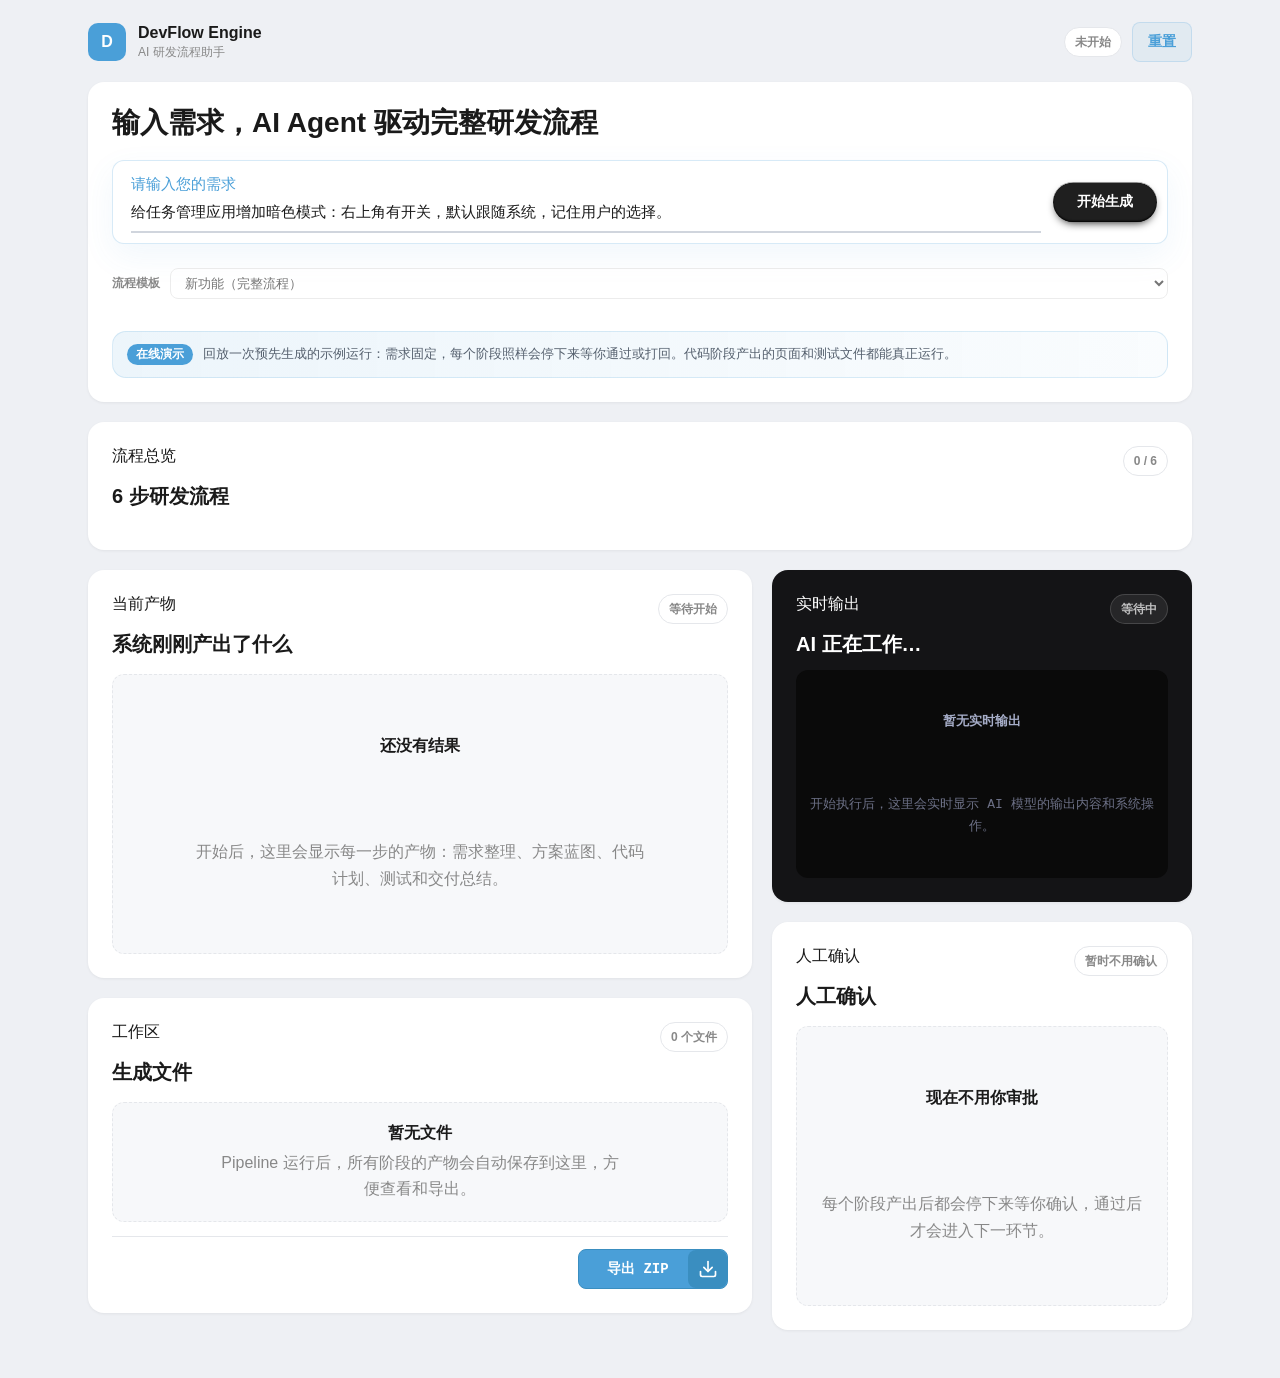
==== index.html @ 747518fa "feat: 在线演示模式 - 没有后端时自动进入演示：浏览器内模拟 API 与 SSE 流式输出，回放一次示例运行 - 六个阶段照常停下等待通过/打回，打回会带着原因重新生成 - 代码阶段产出真实可运" ====
<!DOCTYPE html>
<html lang="zh-CN">
<head>
  <meta charset="UTF-8">
  <meta name="viewport" content="width=device-width, initial-scale=1.0">
  <title>DevFlow Engine</title>
  <link rel="stylesheet" href="styles.css?v=soft-bento-17">
</head>
<body>
  <main class="app-shell" id="top">
    <header class="app-header">
      <a class="brand" href="#top" aria-label="DevFlow Engine">
        <span class="brand-mark">D</span>
        <span>
          <strong>DevFlow Engine</strong>
          <small>AI 研发流程助手</small>
        </span>
      </a>
      <div class="header-actions">
        <span class="status-pill" id="pipelineStatus">未开始</span>
        <button class="ghost-button" id="resetButton" type="button">重置</button>
      </div>
    </header>

    <section class="input-card tile" id="runner" aria-labelledby="runnerTitle">
      <h1 id="runnerTitle" class="input-title">输入需求，AI Agent 驱动完整研发流程</h1>
      <form class="request-command" id="requestForm">
        <div class="wave-input">
  <textarea id="requirementInput" rows="1" required></textarea>
  <label for="requirementInput"><span>请</span><span>输</span><span>入</span><span>您</span><span>的</span><span>需</span><span>求</span></label>
</div>
        <button class="glow-button" type="submit">
  <div class="glow-button__border"></div>
  <span class="glow-button__text">开始生成</span>
</button>
      </form>

      <div class="template-selector">
        <span class="template-label">流程模板</span>
        <select id="templateSelector">
          <option value="feature">新功能（完整流程）</option>
          <option value="bugfix">Bug修复（跳过需求/方案）</option>
          <option value="refactor">重构（跳过需求分析）</option>
        </select>
      </div>


    </section>

    <section class="stage-row-card tile" aria-labelledby="stageTitle">
      <div class="flow-heading">
        <div>
          <p class="eyebrow">流程总览</p>
          <h2 id="stageTitle">6 步研发流程</h2>
        </div>
        <span class="mini-badge" id="stageCount">0 / 6</span>
      </div>
      <ol class="stage-row" id="stageList"></ol>
    </section>

    <div class="main-grid">
      <div class="main-left">
        <section class="artifact-panel tile" id="artifacts" aria-labelledby="artifactTitle">
          <div class="section-heading">
            <div>
              <p class="eyebrow">当前产物</p>
              <h2 id="artifactTitle">系统刚刚产出了什么</h2>
            </div>
            <span class="mini-badge" id="currentAgent">等待开始</span>
          </div>

          <div class="artifact-empty" id="artifactEmpty">
            <strong>还没有结果</strong>
            <p>开始后，这里会显示每一步的产物：需求整理、方案蓝图、代码计划、测试和交付总结。</p>
          </div>

          <article class="artifact-card hidden" id="artifactCard">
            <div class="artifact-sections" id="artifactSections"></div>
          </article>

          <!-- Hidden templates for stage-specific components -->
          <div class="hidden">
            <section id="prdMap" aria-label="PRD 图谱">
              <div class="visual-plan-header">
                <strong id="prdMapTitle">需求结构图</strong>
                <p id="prdMapSummary"></p>
              </div>
              <div class="prd-map-flow" id="prdMapFlow"></div>
            </section>
            <section id="prototypePreview" aria-label="需求原型预览">
              <div class="visual-plan-header">
                <div>
                  <strong id="prototypeTitle">低保真原型预览</strong>
                  <p id="prototypeDesc">AI 产品经理根据需求分析自动生成的原型页面</p>
                </div>
                <button class="ghost-button expand-preview-btn" id="prototypeExpandBtn" type="button" title="全屏预览">⛶ 全屏</button>
              </div>
              <div class="product-preview-frame" id="prototypeFrameWrap">
                <iframe id="prototypeFrame" title="需求原型预览" sandbox="allow-scripts allow-same-origin allow-forms"></iframe>
              </div>
            </section>
            <section id="visualPlan" aria-label="方案设计蓝图">
              <div class="visual-plan-header">
                <strong id="visualPlanTitle">方案蓝图</strong>
                <p id="visualPlanSummary"></p>
              </div>
              <div class="blueprint-flow" id="blueprintFlow"></div>
              <div class="blueprint-risks" id="blueprintRisks"></div>
            </section>
          </div>
        </section>

        <section class="workspace-panel tile" id="workspace" aria-labelledby="workspaceTitle">
          <div class="section-heading">
            <div>
              <p class="eyebrow">工作区</p>
              <h2 id="workspaceTitle">生成文件</h2>
            </div>
            <span class="mini-badge" id="workspaceFileCount">0 个文件</span>
          </div>
          <div class="workspace-file-list" id="workspaceFileList">
            <div class="workspace-empty" id="workspaceEmpty">
              <strong>暂无文件</strong>
              <p>Pipeline 运行后，所有阶段的产物会自动保存到这里，方便查看和导出。</p>
            </div>
          </div>
          <div class="workspace-git hidden" id="workspaceGit">
            <div class="git-branch" id="gitBranch"></div>
            <div class="git-commit" id="gitCommit"></div>
          </div>
          <div class="code-search hidden" id="codeSearch">
            <input type="text" class="code-search-input" id="codeSearchInput" placeholder="搜索代码符号…（如函数名、CSS类、HTML元素）">
            <div class="code-search-results hidden" id="codeSearchResults"></div>
          </div>
          <div class="workspace-footer" id="workspaceFooter">
            <span id="workspacePath"></span>
            <a class="export-button" id="exportWorkspaceLink" href="#" download>
  <span class="export-button__text">导出 ZIP</span>
  <span class="export-button__icon">
    <svg class="export-button__svg" viewBox="0 0 24 24" fill="none" stroke="currentColor" stroke-width="2" stroke-linecap="round" stroke-linejoin="round">
      <path d="M21 15v4a2 2 0 0 1-2 2H5a2 2 0 0 1-2-2v-4"/>
      <polyline points="7 10 12 15 17 10"/>
      <line x1="12" y1="15" x2="12" y2="3"/>
    </svg>
  </span>
</a>
          </div>
        </section>
      </div>

      <div class="main-right">
        <section class="live-output-terminal tile" id="liveOutput" aria-live="polite">
          <div class="section-heading">
            <div>
              <p class="eyebrow">实时输出</p>
              <h2 id="liveOutputTitle">AI 正在工作…</h2>
            </div>
            <span class="mini-badge" id="liveOutputStage">等待中</span>
          </div>
          <div class="live-output-stream" id="liveOutputStream">
            <div class="live-output-empty" id="liveOutputEmpty">
              <strong>暂无实时输出</strong>
              <p>开始执行后，这里会实时显示 AI 模型的输出内容和系统操作。</p>
            </div>
          </div>
        </section>

        <section class="obs-panel tile hidden" id="obsPanel" aria-labelledby="obsPanelTitle">
          <div class="section-heading">
            <div>
              <p class="eyebrow">可观测性</p>
              <h2 id="obsPanelTitle">运行统计</h2>
            </div>
            <div class="obs-summary-row" id="obsSummary"></div>
          </div>
          <div class="obs-cards" id="obsCards"></div>
        </section>

        <section class="review-panel tile" id="review" aria-labelledby="reviewTitle">
          <div class="section-heading">
            <div>
              <p class="eyebrow">人工确认</p>
              <h2 id="reviewTitle">人工确认</h2>
            </div>
            <span class="mini-badge" id="reviewState">暂时不用确认</span>
          </div>

          <div class="review-empty" id="reviewEmpty">
            <strong>现在不用你审批</strong>
            <p>每个阶段产出后都会停下来等你确认，通过后才会进入下一环节。</p>
          </div>

          <div class="review-controls hidden" id="reviewControls">
            <p class="review-tip">看完上面的产物后，选择是否让流程继续。打回会让系统带着你的原因重新生成这一阶段。</p>
            <label for="rejectReason">如果要打回，写一句原因</label>
            <textarea id="rejectReason" rows="3" placeholder="例如：缺少空状态处理"></textarea>
            <div class="review-actions">
              <button class="approve-button" id="approveButton" type="button">通过，继续下一步</button>
              <button class="reject-button" id="rejectButton" type="button">打回，重新生成</button>
            </div>
          </div>
        </section>
      </div>
    </div>

    <!-- 产品预览：代码生成后立刻展示，在交付之前 -->
    <section class="product-preview-section tile hidden" id="productPreviewSection" aria-labelledby="productPreviewTitle">
      <div class="section-heading">
        <div>
          <p class="eyebrow">产品预览</p>
          <h2 id="productPreviewTitle">生成的页面效果</h2>
        </div>
        <div class="delivery-preview-actions">
          <button class="ghost-button expand-preview-btn" id="productExpandBtn" type="button" title="全屏预览">⛶ 全屏</button>
          <a class="secondary-button" id="productPreviewLink" href="#" target="_blank" rel="noreferrer">在新窗口打开</a>
        </div>
      </div>
      <div class="product-preview-frame" id="productFrameWrap">
        <iframe id="productPreviewFrame" title="产品预览"></iframe>
      </div>
    </section>

    <!-- 交付包：流程完成后展示 -->
    <section class="delivery-package tile hidden" id="deliveryPackage" aria-labelledby="deliveryTitle">
      <div class="section-heading">
        <div>
          <p class="eyebrow">最终成果</p>
          <h2 id="deliveryTitle">交付包</h2>
        </div>
      </div>
      <div class="delivery-grid">
        <article>
          <span>产品变化</span>
          <strong id="deliverySummaryTitle">等待生成</strong>
          <p id="deliverySummaryText">流程完成后，这里会显示最终产品和交付说明。</p>
        </article>
        <article>
          <span>验收方式</span>
          <strong id="deliveryValidationTitle">等待生成</strong>
          <p id="deliveryValidationText">流程完成后，这里会显示怎么验证产品可用。</p>
        </article>
        <article>
          <span>变更文件</span>
          <ul id="deliveryFiles"></ul>
        </article>
      </div>
    </section>
  </main>

  <div class="hidden">
    <div id="setupHint">
      <span>⚡ 首次使用请先启动后端并配置 LLM API Key，详见 README.md</span>
    </div>
    <span id="nextStepTitle"></span>
    <span id="nextStepHint"></span>
    <div id="runMonitor">
      <div id="runDot"></div>
      <span id="runMonitorTitle"></span>
      <span id="runMonitorDetail"></span>
    </div>
    <button id="stopButton" type="button">暂停</button>
    <button id="autoRunButton" type="button">自动到确认点</button>
    <textarea id="mrDraft" readonly></textarea>
    <img id="pencilSketchImage" src="" alt="">
    <a id="pencilSketchLink" href="#"></a>
  </div>

  <div class="clarification-modal hidden" id="clarificationModal" role="dialog" aria-modal="true" aria-labelledby="clarificationTitle">
    <form class="clarification-dialog" id="clarificationForm">
      <div class="clarification-header">
        <span>需求澄清 · <span id="clarificationProgress">1 / 4</span></span>
        <strong id="clarificationTitle">先回答几个关键问题</strong>
        <p id="clarificationSubtitle">一次只问一个问题，回答后进入下一题。</p>
      </div>
      <div class="clarification-original">
        <span>原始需求</span>
        <p id="clarificationRequirement"></p>
      </div>
      <div class="clarification-step" id="clarificationStep">
        <span id="clarificationStepLabel">目标用户</span>
        <strong id="clarificationStepQuestion"></strong>
        <small id="clarificationStepHint"></small>
        <textarea id="clarificationStepAnswer" rows="3"></textarea>
      </div>
      <div class="clarification-dots" id="clarificationDots"></div>
      <div class="clarification-actions">
        <button class="ghost-button" id="clarificationCancel" type="button">先不生成</button>
        <button class="secondary-button" id="clarificationRecommend" type="button">使用推荐回答</button>
        <button class="ghost-button hidden" id="clarificationPrev" type="button">上一题</button>
        <button class="primary-button" id="clarificationNext" type="button">下一题</button>
      </div>
      <div class="hidden" id="clarificationQuestions"></div>
    </form>
  </div>

  <script src="config.js?v=soft-bento-17"></script>
  <script src="demo-backend.js?v=demo-1"></script>
  <script src="pipeline-core.js?v=soft-bento-17"></script>
  <script src="clarification-flow.js?v=soft-bento-17"></script>
  <script src="artifact-renderer.js?v=soft-bento-17"></script>
  <script src="script.js?v=soft-bento-17"></script>
</body>
</html>
---- styles.css ----
/* ── Design Tokens: Carbon Frost ── */
:root {
  --surface-primary: #FFFFFF;
  --surface-secondary: #F7F8FA;
  --surface-inverse: #0A0A0A;
  --foreground-primary: #1A1A1A;
  --foreground-secondary: #666666;
  --foreground-muted: #888888;
  --foreground-inverse: #FFFFFF;
  --accent-primary: #4A9FD8;
  --accent-primary-hover: #3A8FC8;
  --accent-success: #12b886;
  --accent-danger: #f54a45;
  --radius-lg: 8px;
  --radius-xl: 12px;
  --radius-2xl: 16px;
  --radius-full: 9999px;
  --shadow-sm: 0 1px 2px rgba(0,0,0,0.04);
  --shadow-tile: 0 1px 3px rgba(0,0,0,0.06);
  --shadow-card: 0 8px 24px rgba(0,0,0,0.06);
}

/* ── Reset ── */
* { box-sizing: border-box; }

body {
  min-width: 320px;
  margin: 0;
  color: var(--foreground-primary);
  background: #EEF0F4;
  font-family: "Aptos", "Segoe UI", "Microsoft YaHei", sans-serif;
}

button, textarea, input { font: inherit; }
button { cursor: pointer; }
button:disabled { cursor: not-allowed; opacity: 0.45; }

h1, h2, p { margin-top: 0; }

/* ── App Shell ── */
.app-shell {
  width: min(1104px, calc(100% - 32px));
  margin: 0 auto;
  padding: 22px 0 48px;
  display: grid;
  gap: 20px;
}

/* ── Header ── */
.app-header {
  display: flex;
  align-items: center;
  justify-content: space-between;
  gap: 16px;
}

.brand {
  display: flex;
  align-items: center;
  gap: 12px;
  color: inherit;
  text-decoration: none;
}

.brand-mark {
  display: grid;
  place-items: center;
  width: 38px;
  height: 38px;
  border-radius: 10px;
  color: #fff;
  background: var(--accent-primary);
  font-weight: 900;
}

.brand strong,
.brand small { display: block; }

.brand small {
  margin-top: 2px;
  color: var(--foreground-muted);
  font-size: 12px;
}

.header-actions,
.action-buttons,
.review-actions {
  display: flex;
  flex-wrap: wrap;
  align-items: center;
  gap: 10px;
}

/* ── Tile Base ── */
.tile {
  background: var(--surface-primary);
  border-radius: var(--radius-2xl);
  padding: 24px;
  box-shadow: var(--shadow-tile);
}

/* ── Badges & Pills ── */
.status-pill,
.mini-badge {
  display: inline-flex;
  align-items: center;
  min-height: 30px;
  padding: 0 10px;
  border: 1px solid #e5e7eb;
  border-radius: var(--radius-full);
  color: var(--foreground-muted);
  background: var(--surface-primary);
  font-size: 12px;
  font-weight: 800;
}

.status-pill.is-running {
  color: var(--accent-primary);
  border-color: rgba(74,159,216,0.22);
  background: rgba(74,159,216,0.08);
}

.status-pill.is-review {
  color: #9a5b00;
  border-color: rgba(245,159,0,0.28);
  background: rgba(245,159,0,0.12);
}

.status-pill.is-done {
  color: #087f5b;
  border-color: rgba(18,184,134,0.28);
  background: rgba(18,184,134,0.12);
}

/* ── Buttons ── */
.primary-button,
.secondary-button,
.ghost-button,
.pause-button,
.approve-button,
.reject-button {
  min-height: 40px;
  display: inline-flex;
  align-items: center;
  justify-content: center;
  border: 1px solid transparent;
  border-radius: var(--radius-lg);
  padding: 0 15px;
  font-size: 14px;
  font-weight: 850;
  text-decoration: none;
}

.primary-button {
  color: #fff;
  background: var(--accent-primary);
}

.primary-button:hover { background: var(--accent-primary-hover); }

.secondary-button,
.ghost-button {
  color: var(--accent-primary);
  border-color: rgba(74,159,216,0.2);
  background: rgba(74,159,216,0.08);
}

.pause-button {
  color: #fff;
  background: var(--accent-danger);
}

.secondary-button.is-disabled {
  pointer-events: none;
  opacity: 0.45;
}

/* ── Export button with slide animation ── */
.export-button {
  position: relative;
  width: 150px;
  height: 40px;
  cursor: pointer;
  display: inline-flex;
  align-items: center;
  border: 1px solid #3A8EC0;
  background-color: var(--accent-primary);
  border-radius: var(--radius-lg);
  overflow: hidden;
  text-decoration: none;
  flex-shrink: 0;
}

.export-button,
.export-button__icon,
.export-button__text {
  transition: all 0.3s;
}

.export-button .export-button__text {
  transform: translateX(28px);
  color: #fff;
  font-weight: 850;
  font-size: 14px;
  white-space: nowrap;
}

.export-button .export-button__icon {
  position: absolute;
  transform: translateX(109px);
  height: 100%;
  width: 39px;
  background-color: #3A8EC0;
  display: flex;
  align-items: center;
  justify-content: center;
  border-radius: var(--radius-lg);
}

.export-button .export-button__svg {
  width: 20px;
  height: 20px;
  stroke: #fff;
}

.export-button:hover {
  background: #3A8EC0;
}

.export-button:hover .export-button__text {
  color: transparent;
}

.export-button:hover .export-button__icon {
  width: 148px;
  transform: translateX(0);
}

.export-button:active .export-button__icon {
  background-color: #2E7AA8;
}

.export-button:active {
  border-color: #2E7AA8;
}

/* ── Glow Button (开始生成) ── */
.glow-button {
  --active: 0;
  --transtion: 0.3s ease-in-out;
  --accent-glow: hsla(203, 65%, 57%, 0.75);
  --accent-radial-1: hsla(203, 65%, 67%, 1);
  --accent-radial-2: hsla(203, 55%, 52%, 1);
  --accent-radial-3: hsla(203, 55%, 52%, 1);

  cursor: pointer;
  position: relative;
  display: inline-flex;
  align-items: center;
  gap: 0.5rem;
  transform-origin: center;
  padding: 0.625rem 1.5rem;
  background-color: transparent;
  border: none;
  border-radius: 9999px;
  transform: scale(calc(1 + (var(--active) * 0.1)));
  transition: transform var(--transtion);
  height: 40px;
}

.glow-button::before {
  content: "";
  position: absolute;
  top: 50%;
  left: 50%;
  transform: translate(-50%, -50%);
  width: 100%;
  height: 100%;
  background-color: hsla(0, 0%, 12%, 1);
  border-radius: 9999px;
  box-shadow:
    inset 0 0.5px hsl(0, 0%, 100%),
    inset 0 -1px 2px 0 hsl(0, 0%, 0%),
    0px 4px 10px -4px hsla(0, 0%, 0%, calc(1 - var(--active))),
    0 0 0 calc(var(--active) * 0.375rem) var(--accent-glow);
  transition: all var(--transtion);
  z-index: 0;
}

.glow-button::after {
  content: "";
  position: absolute;
  top: 50%;
  left: 50%;
  transform: translate(-50%, -50%);
  width: 100%;
  height: 100%;
  background-color: hsla(203, 65%, 57%, 0.75);
  background-image:
    radial-gradient(at 51% 89%, var(--accent-radial-1) 0px, transparent 50%),
    radial-gradient(at 100% 100%, var(--accent-radial-2) 0px, transparent 50%),
    radial-gradient(at 22% 91%, var(--accent-radial-3) 0px, transparent 50%);
  background-position: top;
  opacity: var(--active);
  border-radius: 9999px;
  transition: opacity var(--transtion);
  z-index: 2;
}

.glow-button:is(:hover, :focus-visible) {
  --active: 1;
}

.glow-button:active {
  transform: scale(1);
}

.glow-button__border {
  overflow: hidden;
  position: absolute;
  top: 50%;
  left: 50%;
  transform: translate(-50%, -50%);
  width: calc(100% + 2px);
  height: calc(100% + 2px);
  background-color: transparent;
  border-radius: 9999px;
  z-index: -10;
}

.glow-button__border::before {
  content: "";
  position: absolute;
  top: 30%;
  left: 50%;
  transform: translate(-50%, -50%) rotate(0deg);
  transform-origin: left;
  width: 100%;
  height: 2rem;
  background-color: white;
  mask: linear-gradient(transparent 0%, white 120%);
  animation: glow-rotate 2s linear infinite;
}

@keyframes glow-rotate {
  to { transform: translate(-50%, -50%) rotate(360deg); }
}

.glow-button__spark {
  position: relative;
  z-index: 10;
  width: 1.5rem;
  height: 1.5rem;
}

.glow-button__spark .glow-button__path {
  fill: currentColor;
  stroke: currentColor;
  transform-origin: center;
  color: hsl(0, 0%, 100%);
}

.glow-button:is(:hover, :focus) .glow-button__spark .glow-button__path {
  animation: spark-pulse 1.5s linear 0.5s infinite;
}

.glow-button__spark .glow-button__path:nth-child(1) { --spark-scale: 1.2; }
.glow-button__spark .glow-button__path:nth-child(2) { --spark-scale: 1.2; }
.glow-button__spark .glow-button__path:nth-child(3) { --spark-scale: 1.2; }

@keyframes spark-pulse {
  0%, 34%, 71%, 100% { transform: scale(1); }
  17% { transform: scale(var(--spark-scale, 1)); }
  49% { transform: scale(var(--spark-scale, 1)); }
  83% { transform: scale(var(--spark-scale, 1)); }
}

.glow-button__text {
  position: relative;
  z-index: 10;
  font-size: 14px;
  font-weight: 850;
  color: #fff;
}

.approve-button {
  color: #fff;
  background: var(--accent-success);
}

.reject-button {
  color: #fff;
  background: var(--accent-danger);
}

/* ── Input Card ── */
.input-card {
  display: grid;
  gap: 16px;
}

.input-title {
  margin: 0 0 4px;
  font-size: clamp(22px, 3vw, 28px);
  font-weight: 800;
  line-height: 1.2;
  color: var(--foreground-primary);
}

.request-command {
  display: grid;
  grid-template-columns: 1fr auto;
  align-items: center;
  gap: 12px;
  padding: 10px 10px 10px 18px;
  border: 1px solid rgba(74,159,216,0.22);
  border-radius: var(--radius-xl);
  background: #fff;
  box-shadow: 0 12px 32px rgba(74,159,216,0.08);
}

.command-icon {
  display: grid;
  place-items: center;
  width: 34px;
  height: 34px;
  border-radius: var(--radius-lg);
  color: var(--accent-primary);
  background: rgba(74,159,216,0.09);
  font-weight: 900;
}

/* ── Wave Input ── */
.wave-input {
  position: relative;
  width: 100%;
  padding-top: 22px;
}

.wave-input textarea {
  background-color: transparent;
  border: 0;
  border-bottom: 2px solid #d0d5dd;
  display: block;
  width: 100%;
  padding: 8px 0;
  font-size: 15px;
  color: var(--foreground-primary);
  border-radius: 0;
  resize: none;
  min-height: 40px;
  line-height: 1.5;
  transition: border-color 0.3s;
}

.wave-input textarea:focus {
  outline: 0;
  border-bottom-color: var(--accent-primary);
  box-shadow: none;
}

.wave-input label {
  position: absolute;
  top: 28px;
  left: 0;
  pointer-events: none;
  font-size: 15px;
  color: var(--foreground-muted);
}

.wave-input label span {
  display: inline-block;
  min-width: 4px;
  transition: 0.3s cubic-bezier(0.68, -0.55, 0.265, 1.55);
}

.wave-input textarea:focus ~ label span,
.wave-input textarea:valid ~ label span,
.is-demo .wave-input label span {
  color: var(--accent-primary);
  transform: translateY(-24px);
}

.wave-input label span:nth-child(1) { transition-delay: 0s; }
.wave-input label span:nth-child(2) { transition-delay: 0.025s; }
.wave-input label span:nth-child(3) { transition-delay: 0.05s; }
.wave-input label span:nth-child(4) { transition-delay: 0.075s; }
.wave-input label span:nth-child(5) { transition-delay: 0.1s; }
.wave-input label span:nth-child(6) { transition-delay: 0.125s; }
.wave-input label span:nth-child(7) { transition-delay: 0.15s; }

textarea, input {
  width: 100%;
  border: 1px solid #e5e7eb;
  border-radius: var(--radius-lg);
  color: var(--foreground-primary);
  background: #fff;
  outline: none;
}

textarea {
  min-height: 42px;
  resize: vertical;
  padding: 10px 12px;
  line-height: 1.55;
}

input {
  min-height: 40px;
  padding: 0 12px;
}

textarea:focus, input:focus {
  border-color: rgba(74,159,216,0.58);
  box-shadow: 0 0 0 3px rgba(74,159,216,0.1);
}

.template-selector {
  display: flex;
  align-items: center;
  gap: 10px;
  margin-top: 8px;
}

.template-label {
  color: var(--foreground-muted);
  font-size: 12px;
  font-weight: 900;
  white-space: nowrap;
}

.template-selector select {
  flex: 1;
  padding: 6px 10px;
  border: 1px solid #e0e0e0;
  border-radius: var(--radius-lg);
  font-size: 13px;
  background: var(--surface-primary);
  color: var(--foreground-primary);
  cursor: pointer;
}

/* ── Stage Row Card ── */
.stage-row-card {
  /* inherits .tile */
}

.flow-heading,
.section-heading {
  display: flex;
  align-items: start;
  justify-content: space-between;
  gap: 14px;
  margin-bottom: 16px;
}

.flow-heading h2,
.section-heading h2 {
  margin: 0;
  font-size: 20px;
}

.stage-row {
  display: flex;
  gap: 12px;
  padding: 0;
  margin: 0;
  list-style: none;
  overflow-x: auto;
  -webkit-overflow-scrolling: touch;
}

.stage-card {
  position: relative;
  flex: 1 1 0;
  min-width: 120px;
  display: grid;
  gap: 8px;
  padding: 16px 14px 14px;
  border: 2px solid #e5e7eb;
  border-radius: var(--radius-xl);
  background: #fff;
  text-align: center;
  transition: border-color 0.3s ease, background 0.3s ease, box-shadow 0.3s ease, opacity 0.3s ease;
}

.stage-card::after {
  content: "→";
  position: absolute;
  top: 50%;
  right: -17px;
  z-index: 2;
  color: #e5e7eb;
  font-size: 15px;
  font-weight: 900;
  transform: translateY(-50%);
}

.stage-card:last-child::after { display: none; }

.stage-card .card-num {
  display: grid;
  place-items: center;
  width: 28px;
  height: 28px;
  margin: 0 auto;
  border-radius: var(--radius-full);
  color: var(--foreground-muted);
  background: var(--surface-secondary);
  font-size: 12px;
  font-weight: 900;
}

.stage-card .card-name {
  font-size: 14px;
  font-weight: 800;
  line-height: 1.2;
}

.stage-card .card-agent {
  color: var(--foreground-muted);
  font-size: 11px;
  line-height: 1.3;
}

.stage-card .card-state {
  display: inline-block;
  margin: 0 auto;
  padding: 2px 10px;
  border-radius: var(--radius-full);
  color: var(--foreground-muted);
  background: var(--surface-secondary);
  font-size: 11px;
  font-weight: 800;
}

/* Current */
.stage-card.is-current {
  border-color: var(--accent-primary);
  background: #f0f7fb;
  box-shadow: 0 8px 28px rgba(74,159,216,0.14);
}

.stage-card.is-current .card-num {
  color: #fff;
  background: var(--accent-primary);
}

.stage-card.is-current .card-state {
  color: var(--accent-primary);
  background: rgba(74,159,216,0.1);
}

/* Completed */
.stage-card.is-complete {
  border-color: rgba(18,184,134,0.4);
  background: #f4fdf9;
}

.stage-card.is-complete .card-num {
  color: #fff;
  background: var(--accent-success);
}

.stage-card.is-complete .card-state {
  color: #087f5b;
  background: rgba(18,184,134,0.12);
}

.stage-card.is-complete::after { color: rgba(18,184,134,0.4); }

/* Pending */
.stage-card.is-pending { opacity: 0.5; }

/* ── Main Grid ── */
.main-grid {
  display: grid;
  grid-template-columns: minmax(0, 1fr) 420px;
  gap: 20px;
  align-items: start;
}

.main-left {
  display: grid;
  gap: 20px;
  min-width: 0;
}

.main-right {
  display: grid;
  gap: 20px;
  min-width: 0;
  max-width: 420px;
}

/* ── Live Output Terminal ── */
.live-output-terminal {
  min-height: 320px;
}

.live-output-terminal .section-heading {
  margin-bottom: 12px;
}

.live-output-terminal .section-heading .eyebrow,
.live-output-terminal .section-heading h2 {
  color: var(--foreground-inverse);
}

.live-output-terminal .mini-badge {
  color: rgba(255,255,255,0.7);
  border-color: rgba(255,255,255,0.15);
  background: rgba(255,255,255,0.08);
}

.live-output-stream {
  min-height: 200px;
  max-height: 420px;
  overflow-y: auto;
  overflow-x: hidden;
  padding: 14px;
  border-radius: var(--radius-xl);
  background: var(--surface-inverse);
  color: #cdd6f4;
  font-family: "Cascadia Code", Consolas, "Microsoft YaHei", monospace;
  font-size: 13px;
  line-height: 1.7;
  word-break: break-all;
  overflow-wrap: break-word;
}

.live-output-terminal.tile {
  background: #141416;
}

.live-output-empty {
  display: grid;
  place-items: center;
  min-height: 180px;
  color: #6c7086;
  text-align: center;
}

.live-output-empty strong { color: #a6adc8; }

.live-output-empty p {
  margin: 8px 0 0;
  max-width: 400px;
}

.live-output-stream .stream-chunk { animation: fadeIn 0.2s ease; }

.live-output-stream .stream-system {
  color: #f9e2af;
  font-style: italic;
  margin: 8px 0;
  padding: 4px 0;
  border-top: 1px solid rgba(249,226,175,0.15);
}

.live-output-stream .stream-error {
  color: #f38ba8;
  font-weight: 800;
}

/* ── Artifact Panel ── */
.artifact-panel {
  min-width: 0;
  overflow: hidden;
}

.artifact-empty,
.review-empty {
  display: grid;
  min-height: 280px;
  place-items: center;
  padding: 24px;
  border: 1px dashed #e5e7eb;
  border-radius: var(--radius-xl);
  color: var(--foreground-muted);
  text-align: center;
  background: var(--surface-secondary);
}

.artifact-empty strong,
.review-empty strong {
  display: block;
  color: var(--foreground-primary);
}

.artifact-empty p,
.review-empty p {
  max-width: 460px;
  margin: 8px 0 0;
  line-height: 1.65;
}

.artifact-card {
  border: 1px solid #eef0f4;
  border-radius: var(--radius-xl);
  overflow: hidden;
  background: #fff;
  min-width: 0;
}

.artifact-meta {
  display: flex;
  justify-content: space-between;
  gap: 12px;
  padding: 12px 14px;
  color: var(--foreground-muted);
  border-bottom: 1px solid #eef0f4;
  background: var(--surface-secondary);
  font-size: 12px;
  font-weight: 800;
}

/* ── Markdown Document ── */
.markdown-document {
  min-height: 260px;
  max-height: 500px;
  margin: 0;
  padding: 20px 22px;
  overflow: auto;
  color: #1f2329;
  line-height: 1.75;
  font-family: "Microsoft YaHei", "Segoe UI", sans-serif;
  font-size: 14px;
  word-break: break-word;
  overflow-wrap: break-word;
  min-width: 0;
}

.markdown-document h1,
.markdown-document h2,
.markdown-document h3,
.markdown-document h4 {
  color: #151923;
  line-height: 1.35;
}

.markdown-document h1 {
  margin: 0 0 18px;
  font-size: 24px;
  font-weight: 900;
}

.markdown-document h2 {
  margin: 28px 0 10px;
  padding: 0 0 6px 12px;
  border-left: 3px solid var(--accent-primary);
  font-size: 18px;
  font-weight: 800;
}

.markdown-document h3 {
  margin: 20px 0 8px;
  font-size: 15px;
  font-weight: 800;
  color: #363d4a;
}

.markdown-document h4 {
  margin: 14px 0 6px;
  color: var(--foreground-muted);
  font-size: 13px;
  font-weight: 800;
}

.markdown-document p { margin: 6px 0; color: #363d4a; }

.markdown-document ul,
.markdown-document ol {
  margin: 6px 0 12px;
  padding-left: 20px;
}

.markdown-document li {
  margin: 3px 0;
  padding-left: 2px;
  color: #363d4a;
}

.markdown-document li strong { color: #151923; }
.markdown-document strong { font-weight: 800; color: #151923; }

.markdown-document code {
  padding: 2px 6px;
  border-radius: 4px;
  color: var(--accent-primary);
  background: rgba(74,159,216,0.06);
  font-family: "Cascadia Code", Consolas, monospace;
  font-size: 0.9em;
}

.markdown-document pre {
  max-height: 320px;
  margin: 10px 0;
  padding: 12px 14px;
  overflow: auto;
  border-radius: var(--radius-lg);
  background: #f5f7fa;
  font-size: 12px;
  line-height: 1.55;
}

.markdown-document pre code {
  padding: 0;
  color: #363d4a;
  background: transparent;
  font-size: inherit;
}

.markdown-document table {
  width: 100%;
  margin: 12px 0;
  border-collapse: collapse;
  border-radius: var(--radius-lg);
  overflow: hidden;
  font-size: 13px;
  border: 1px solid #e5e7eb;
}

.markdown-document th,
.markdown-document td {
  padding: 8px 12px;
  border-bottom: 1px solid #eef0f4;
  text-align: left;
  vertical-align: top;
}

.markdown-document th {
  color: #263044;
  background: #f6f8fb;
  font-weight: 800;
  font-size: 12px;
}

.markdown-document tr:last-child td { border-bottom: 0; }
.markdown-document h2:first-child { margin-top: 0; }

/* ── PRD Map ── */
.prd-map {
  margin: 16px;
  padding: 20px;
  border: 1px solid #e5e7eb;
  border-radius: var(--radius-xl);
  background: #fdfdfd;
}

.prd-map-flow {
  display: grid;
  grid-template-columns: repeat(auto-fill, minmax(280px, 1fr));
  gap: 12px;
}

.prd-node {
  position: relative;
  padding: 16px 16px 16px 20px;
  border-left: 3px solid var(--accent-primary);
  border-radius: 0 var(--radius-lg) var(--radius-lg) 0;
  background: #fff;
  box-shadow: var(--shadow-sm);
}

.prd-node-goal     { border-left-color: #4A9FD8; }
.prd-node-user     { border-left-color: #00b2ff; }
.prd-node-feature  { border-left-color: var(--accent-success); }
.prd-node-prototype{ border-left-color: #7c5cfc; }
.prd-node-acceptance { border-left-color: #20c997; }
.prd-node-question { border-left-color: #f59f00; }
.prd-node-clear    { border-left-color: #94a3b8; }

.prd-node-index {
  display: inline-block;
  margin-bottom: 8px;
  padding: 2px 8px;
  border-radius: 4px;
  background: #f3f4f6;
  color: var(--foreground-secondary);
  font-size: 11px;
  font-weight: 800;
  font-family: "Cascadia Code", Consolas, monospace;
}

.prd-node strong {
  display: block;
  margin-bottom: 6px;
  font-size: 15px;
  color: var(--foreground-primary);
}

.prd-node p {
  margin: 0 0 8px;
  color: var(--foreground-secondary);
  font-size: 13px;
  line-height: 1.6;
}

.prd-node ul {
  display: grid;
  gap: 4px;
  margin: 8px 0 0;
  padding-left: 18px;
  color: var(--foreground-secondary);
  font-size: 12.5px;
  line-height: 1.5;
  list-style-type: disc;
}

/* ── Win98 Retro Code Viewer ── */
.win98-viewer {
  width: 100%;
  margin: 12px 0;
  resize: vertical;
  overflow: hidden;
  background: #c0c0c0;
  border: 2px outset #e0e0e0;
  padding: 2px;
  font-family: "MS Sans Serif", "Tahoma", "Microsoft YaHei", sans-serif;
  font-size: 11px;
  border-radius: 0;
  min-height: 120px;
}

.win98-viewer__inner {
  display: flex;
  flex-direction: column;
  width: 100%;
  height: 100%;
  background: #c0c0c0;
  border: 2px inset #e0e0e0;
  overflow: hidden;
  color: #000;
}

.win98-viewer__tabs {
  display: flex;
  background: #c0c0c0;
  border-bottom: 1px solid #808080;
  height: 22px;
  flex-shrink: 0;
  align-items: flex-end;
  gap: 1px;
  padding: 0 2px;
}

.win98-viewer__tab {
  padding: 1px 10px;
  font-size: 11px;
  color: #000;
  background: #c0c0c0;
  border: 2px outset #e0e0e0;
  border-bottom: none;
  cursor: pointer;
  height: 18px;
  line-height: 14px;
  margin-top: 1px;
  white-space: nowrap;
  max-width: 160px;
  overflow: hidden;
  text-overflow: ellipsis;
}

.win98-viewer__tab.active {
  background: #fff;
  border-bottom: 1px solid #fff;
  margin-top: 0;
  height: 20px;
  position: relative;
  z-index: 2;
  font-weight: bold;
}

.win98-viewer__body {
  display: grid;
  grid-template-columns: auto 1fr;
  flex-grow: 1;
  overflow: auto;
  background: #fff;
  border: 1px inset #808080;
  margin: 2px;
  min-height: 80px;
  max-height: 280px;
}

.win98-viewer__lines {
  padding: 4px 8px;
  text-align: right;
  color: #808080;
  user-select: none;
  font-size: 12px;
  background: #f4f4f4;
  border-right: 1px solid #d0d0d0;
  font-family: "Courier New", Consolas, monospace;
  line-height: 1.5;
  position: sticky;
  left: 0;
  z-index: 1;
  grid-row: 1;
}

.win98-viewer__lines span {
  display: block;
  line-height: 1.5;
}

.win98-viewer__code {
  margin: 0;
  padding: 4px 8px;
  white-space: pre;
  overflow-x: auto;
  color: #000;
  font-family: "Courier New", Consolas, monospace;
  font-size: 12px;
  line-height: 1.5;
  min-width: 0;
  word-break: initial;
  overflow-wrap: initial;
}

.win98-viewer__footer {
  display: flex;
  justify-content: space-between;
  align-items: center;
  background: #c0c0c0;
  padding: 2px 6px;
  border-top: 1px solid #808080;
  flex-shrink: 0;
  height: 22px;
}

.win98-viewer__lang {
  color: #000;
  font-size: 11px;
}

.win98-viewer__copy {
  display: flex;
  align-items: center;
  gap: 3px;
  background: #c0c0c0;
  color: #000;
  border: 2px outset #e0e0e0;
  padding: 0 6px;
  cursor: pointer;
  font-size: 11px;
  font-family: "MS Sans Serif", "Tahoma", "Microsoft YaHei", sans-serif;
  height: 18px;
}

.win98-viewer__copy:active {
  border: 2px inset #e0e0e0;
  padding: 1px 5px 0 7px;
}

.win98-viewer__copy svg {
  width: 12px;
  height: 12px;
}

/* Syntax highlighting inside code viewer */
.win98-viewer__code .code-comment { color: #008000; font-style: italic; }
.win98-viewer__code .code-keyword { color: #0000ff; font-weight: bold; }
.win98-viewer__code .code-string  { color: #808080; }
.win98-viewer__code .code-number  { color: #000000; }
.win98-viewer__code .code-variable { color: #800080; }

.win98-viewer__empty {
  display: flex;
  align-items: center;
  justify-content: center;
  height: 80px;
  color: #808080;
  font-size: 12px;
  font-family: "MS Sans Serif", "Tahoma", "Microsoft YaHei", sans-serif;
}

/* Win98 scrollbar */
.win98-viewer__body::-webkit-scrollbar { width: 16px; height: 16px; }
.win98-viewer__body::-webkit-scrollbar-track { background: #c0c0c0; border: 1px outset #e0e0e0; }
.win98-viewer__body::-webkit-scrollbar-thumb { background: #c0c0c0; border: 2px outset #e0e0e0; }
.win98-viewer__body::-webkit-scrollbar-button { display: block; height: 16px; background: #c0c0c0; border: 2px outset #e0e0e0; }
.win98-viewer__body::-webkit-scrollbar-corner { background: #c0c0c0; }

/* ── Visual Plan ── */
.visual-plan {
  margin-top: 14px;
  padding: 16px;
  border: 1px solid rgba(74,159,216,0.22);
  border-radius: var(--radius-xl);
  background: #f8fbff;
}

.visual-plan-header {
  display: grid;
  gap: 4px;
  margin-bottom: 14px;
}

.visual-plan-header span {
  color: var(--accent-primary);
  font-size: 12px;
  font-weight: 900;
}

.visual-plan-header strong { font-size: 18px; }

.visual-plan-header p {
  margin: 0;
  color: var(--foreground-muted);
  line-height: 1.6;
}

.blueprint-flow {
  display: grid;
  grid-template-columns: repeat(4, minmax(0, 1fr));
  gap: 10px;
}

.blueprint-node {
  position: relative;
  min-height: 118px;
  padding: 14px;
  border: 1px solid #e5e7eb;
  border-radius: var(--radius-xl);
  background: #fff;
}

.blueprint-node::after {
  content: "→";
  position: absolute;
  top: 50%;
  right: -14px;
  z-index: 1;
  color: var(--accent-primary);
  font-weight: 900;
  transform: translateY(-50%);
}

.blueprint-node:last-child::after { display: none; }

.blueprint-node span {
  display: inline-flex;
  margin-bottom: 10px;
  padding: 4px 8px;
  border-radius: var(--radius-full);
  color: #fff;
  background: var(--accent-primary);
  font-size: 11px;
  font-weight: 900;
}

.blueprint-node strong { display: block; margin-bottom: 6px; }

.blueprint-node p {
  margin: 0;
  color: var(--foreground-muted);
  font-size: 13px;
  line-height: 1.5;
}

.blueprint-risks {
  display: flex;
  flex-wrap: wrap;
  gap: 8px;
  margin-top: 12px;
}

.blueprint-risks span {
  padding: 6px 10px;
  border: 1px solid rgba(245,159,0,0.28);
  border-radius: var(--radius-full);
  color: #9a5b00;
  background: rgba(245,159,0,0.11);
  font-size: 12px;
  font-weight: 850;
}

/* ── Stage Tags ── */
.stage-tag {
  display: inline-block;
  padding: 4px 12px;
  border-radius: var(--radius-full);
  font-size: 12px;
  font-weight: 800;
  letter-spacing: 0.02em;
  white-space: nowrap;
  color: var(--foreground-secondary);
  background: var(--surface-secondary);
  border: 1px solid #e5e7eb;
}

.stage-tag-req       { color: #1a7bb5; background: rgba(74,159,216,0.1);  border-color: rgba(74,159,216,0.25); }
.stage-tag-design    { color: #6c4ed8; background: rgba(124,92,252,0.1);  border-color: rgba(124,92,252,0.25); }
.stage-tag-code      { color: #087f5b; background: rgba(18,184,134,0.1);  border-color: rgba(18,184,134,0.25); }
.stage-tag-test      { color: #e67700; background: rgba(245,159,0,0.1);   border-color: rgba(245,159,0,0.25); }
.stage-tag-review    { color: #c92a5e; background: rgba(230,73,128,0.1);  border-color: rgba(230,73,128,0.25); }
.stage-tag-delivery  { color: #0c8a6e; background: rgba(32,201,151,0.1);  border-color: rgba(32,201,151,0.25); }

/* ── Artifact Sections (multi-stage collapsible) ── */
.artifact-section {
  border: 1px solid #e5e7eb;
  border-radius: var(--radius-xl);
  background: #fff;
  min-width: 0;
  overflow: hidden;
  margin-bottom: 12px;
  overflow: hidden;
  transition: border-color 0.2s ease;
}

.artifact-section:last-child { margin-bottom: 0; }

.artifact-section-bar {
  display: flex;
  align-items: center;
  gap: 10px;
  padding: 12px 16px;
  cursor: pointer;
  user-select: none;
  background: #fafbfc;
  border-bottom: 1px solid transparent;
  transition: background 0.15s ease, border-color 0.15s ease;
}

.artifact-section-bar:hover {
  background: #f4f6f8;
}

.artifact-section:has(.artifact-section-body:not(.collapsed)) .artifact-section-bar {
  border-bottom-color: #e5e7eb;
  background: #fff;
}

.artifact-section-agent {
  color: var(--foreground-muted);
  font-size: 11px;
  flex: 1 1 auto;
  overflow: hidden;
  text-overflow: ellipsis;
  white-space: nowrap;
}

.artifact-section-time {
  color: var(--foreground-muted);
  font-size: 12px;
  flex: 0 0 auto;
}

.artifact-section-toggle {
  display: grid;
  place-items: center;
  width: 24px;
  height: 24px;
  border: 0;
  border-radius: var(--radius-full);
  background: transparent;
  color: var(--foreground-muted);
  font-size: 14px;
  cursor: pointer;
  flex: 0 0 auto;
  transition: background 0.15s ease;
}

.artifact-section-toggle:hover {
  background: #e5e7eb;
}

.artifact-section-body {
  padding: 16px;
  min-width: 0;
  overflow: hidden;
  max-width: 100%;
}

.artifact-section-body .markdown-document {
  margin-bottom: 8px;
  border: 1px solid #e5e7eb;
  border-radius: var(--radius-xl);
  background: #fafbfc;
  min-width: 0;
  max-width: 100%;
  overflow-wrap: break-word;
  word-break: break-word;
}

.section-extras {
  margin-top: 12px;
  min-width: 0;
  overflow: hidden;
  max-width: 100%;
}

.section-extras * {
  max-width: 100%;
}

.win98-viewers-wrap {
  min-width: 0;
  overflow: hidden;
  max-width: 100%;
}

.artifact-section-body.collapsed {
  display: none;
}

/* Clickable stage cards */
.stage-card.is-complete {
  cursor: pointer;
}

.stage-card.is-complete:hover {
  box-shadow: 0 4px 16px rgba(0,0,0,0.08);
  transform: translateY(-1px);
}

/* ── Prototype Preview ── */
.prototype-preview {
  margin-top: 16px;
}

.expand-preview-btn {
  font-size: 12px;
  padding: 4px 10px;
  white-space: nowrap;
  flex: 0 0 auto;
}

.product-preview-frame {
  overflow: hidden;
  min-width: 0;
  border: 1px solid #e5e7eb;
  border-radius: var(--radius-xl);
  background: #fff;
  transition: all 0.25s ease;
}

.product-preview-frame iframe {
  display: block;
  width: 100%;
  height: 720px;
  border: 0;
}

/* Larger preview in product preview section */
.product-preview-section .product-preview-frame iframe,
.delivery-package .product-preview-frame iframe {
  height: 820px;
}

/* Fullscreen expand mode */
.product-preview-frame.is-expanded {
  position: fixed;
  inset: 48px 16px 16px;
  z-index: 1000;
  border-radius: var(--radius-2xl);
  box-shadow: 0 8px 40px rgba(0,0,0,0.25);
  border-color: var(--accent-primary);
}

.product-preview-frame.is-expanded iframe {
  height: 100%;
}

/* Overlay backdrop for expanded preview */
.preview-backdrop {
  position: fixed;
  inset: 0;
  z-index: 999;
  background: rgba(0,0,0,0.35);
  cursor: pointer;
}

.delivery-preview-actions {
  display: flex;
  align-items: center;
  gap: 8px;
  flex-shrink: 0;
}

/* ── Workspace Panel ── */
.workspace-file-list {
  display: grid;
  gap: 8px;
  max-height: 300px;
  overflow-y: auto;
}

.workspace-empty {
  display: grid;
  place-items: center;
  min-height: 100px;
  padding: 20px;
  border: 1px dashed #e5e7eb;
  border-radius: var(--radius-xl);
  color: var(--foreground-muted);
  text-align: center;
  background: var(--surface-secondary);
}

.workspace-empty strong { display: block; color: var(--foreground-primary); }

.workspace-empty p {
  margin: 6px 0 0;
  max-width: 400px;
  line-height: 1.6;
}

.workspace-file-item {
  display: flex;
  align-items: center;
  gap: 12px;
  padding: 10px 14px;
  border: 1px solid #e5e7eb;
  border-radius: var(--radius-lg);
  background: #fff;
  transition: border-color 0.2s;
}

.workspace-file-item:hover { border-color: var(--accent-primary); }

.workspace-file-item .file-icon { font-size: 20px; flex-shrink: 0; }

.workspace-file-item .file-info {
  flex: 1;
  min-width: 0;
  display: grid;
  gap: 2px;
}

.workspace-file-item .file-name {
  font-size: 13px;
  font-weight: 800;
  overflow: hidden;
  text-overflow: ellipsis;
  white-space: nowrap;
}

.workspace-file-item .file-size {
  color: var(--foreground-muted);
  font-size: 11px;
}

.workspace-file-item .file-link {
  flex-shrink: 0;
  color: var(--accent-primary);
  font-size: 12px;
  font-weight: 800;
  text-decoration: none;
  padding: 4px 10px;
  border: 1px solid rgba(74,159,216,0.2);
  border-radius: 6px;
}

.workspace-file-item .file-link:hover { background: rgba(74,159,216,0.08); }

.workspace-footer {
  display: flex;
  align-items: center;
  justify-content: space-between;
  gap: 12px;
  margin-top: 14px;
  padding-top: 12px;
  border-top: 1px solid #e5e7eb;
}

.workspace-footer span {
  color: var(--foreground-muted);
  font-size: 11px;
  font-family: "Cascadia Code", Consolas, monospace;
  overflow: hidden;
  text-overflow: ellipsis;
  white-space: nowrap;
}

/* ── Workspace Git Status ── */
.workspace-git {
  margin-top: 10px;
  padding-top: 10px;
  border-top: 1px solid #e5e7eb;
  display: flex;
  align-items: center;
  gap: 14px;
  font-family: "Cascadia Code", Consolas, monospace;
  font-size: 11px;
}

.git-branch {
  display: flex;
  align-items: center;
  gap: 4px;
  color: var(--accent-primary);
  font-weight: 600;
}

.git-branch::before {
  content: "";
  display: inline-block;
  width: 10px;
  height: 10px;
  border-radius: 50%;
  background: var(--accent-primary);
  flex-shrink: 0;
}

.git-commit {
  color: var(--foreground-muted);
  overflow: hidden;
  text-overflow: ellipsis;
  white-space: nowrap;
}

/* ── Code Search ── */
.code-search {
  margin-top: 10px;
  padding-top: 10px;
  border-top: 1px solid #e5e7eb;
}

.code-search-input {
  width: 100%;
  padding: 8px 10px;
  border: 1px solid #d1d5db;
  border-radius: 6px;
  font-size: 12px;
  font-family: "Cascadia Code", Consolas, monospace;
  background: var(--surface-secondary);
  color: var(--foreground-primary);
  outline: none;
  transition: border-color 0.15s;
}

.code-search-input:focus {
  border-color: var(--accent-primary);
  box-shadow: 0 0 0 2px rgba(74,159,216,0.15);
}

.code-search-results {
  margin-top: 8px;
  max-height: 240px;
  overflow-y: auto;
}

.code-search-result-item {
  display: flex;
  align-items: flex-start;
  gap: 8px;
  padding: 6px 8px;
  border-radius: 4px;
  cursor: pointer;
  font-size: 11px;
  line-height: 1.5;
  transition: background 0.1s;
}

.code-search-result-item:hover {
  background: rgba(74,159,216,0.08);
}

.code-search-result-item + .code-search-result-item {
  border-top: 1px solid #f0f0f0;
}

.code-search-kind {
  display: inline-block;
  padding: 1px 5px;
  border-radius: 3px;
  font-size: 10px;
  font-weight: 600;
  text-transform: uppercase;
  white-space: nowrap;
  flex-shrink: 0;
}

.kind-function { background: #dbeafe; color: #1e40af; }
.kind-class { background: #fce7f3; color: #9d174d; }
.kind-html_element { background: #d1fae5; color: #065f46; }
.kind-css_rule { background: #fef3c7; color: #92400e; }
.kind-event { background: #ede9fe; color: #5b21b6; }

.code-search-name {
  font-weight: 600;
  font-family: "Cascadia Code", Consolas, monospace;
  color: var(--foreground-primary);
}

.code-search-file {
  color: var(--foreground-muted);
  font-size: 10px;
}

.code-search-snippet {
  color: var(--foreground-secondary);
  font-size: 10px;
  overflow: hidden;
  text-overflow: ellipsis;
  white-space: nowrap;
  max-width: 300px;
}

.code-search-empty {
  color: var(--foreground-muted);
  font-size: 11px;
  padding: 8px;
  text-align: center;
}

/* ── Review Panel ── */
.review-panel {
  position: sticky;
  top: 16px;
}

.review-controls {
  display: grid;
  gap: 12px;
}

.review-tip {
  margin: 0;
  color: var(--foreground-muted);
  line-height: 1.65;
}

.review-controls label {
  font-size: 13px;
  font-weight: 850;
}

/* ── Product Preview (before delivery) ── */
.product-preview-section {
  /* inherits .tile */
}

/* ── Delivery Package ── */
.delivery-package {
  /* inherits .tile */
}

.delivery-grid {
  display: grid;
  grid-template-columns: minmax(0, 1fr) minmax(260px, 0.8fr);
  gap: 14px;
  margin-top: 16px;
}

.delivery-grid article {
  display: grid;
  gap: 8px;
  padding: 14px;
  border: 1px solid #e5e7eb;
  border-radius: var(--radius-xl);
  background: var(--surface-secondary);
}

.delivery-grid span {
  color: var(--foreground-muted);
  font-size: 12px;
  font-weight: 900;
}

.delivery-grid strong { line-height: 1.35; }

.delivery-grid p,
.delivery-grid ul {
  margin: 0;
  color: var(--foreground-muted);
}

.delivery-grid ul {
  display: grid;
  gap: 6px;
  padding-left: 18px;
}

/* ── Clarification Modal ── */
.clarification-modal {
  position: fixed;
  inset: 0;
  z-index: 50;
  display: grid;
  place-items: center;
  padding: 24px;
  background: rgba(15,23,42,0.42);
  backdrop-filter: blur(8px);
}

.clarification-dialog {
  display: grid;
  gap: 16px;
  width: min(760px, 100%);
  max-height: min(760px, calc(100vh - 48px));
  overflow: auto;
  padding: 22px;
  border: 1px solid rgba(74,159,216,0.18);
  border-radius: var(--radius-2xl);
  background: #fff;
  box-shadow: 0 28px 80px rgba(15,23,42,0.24);
}

.clarification-header { display: grid; gap: 5px; }

.clarification-header span,
.clarification-original span,
.clarification-question span {
  color: var(--accent-primary);
  font-size: 12px;
  font-weight: 950;
}

.clarification-header strong { font-size: 24px; line-height: 1.25; }

.clarification-header p,
.clarification-original p {
  margin: 0;
  color: var(--foreground-muted);
  line-height: 1.65;
}

.clarification-original {
  display: grid;
  gap: 6px;
  padding: 12px 14px;
  border: 1px solid #e5e7eb;
  border-radius: var(--radius-xl);
  background: #f8fbff;
}

.clarification-questions { display: grid; gap: 12px; }

.clarification-step {
  display: grid;
  gap: 8px;
  padding: 18px;
  border: 1px solid rgba(74,159,216,0.2);
  border-radius: var(--radius-xl);
  background: linear-gradient(135deg, rgba(74,159,216,0.04), rgba(18,184,134,0.03)), #fff;
}

.clarification-step span {
  color: var(--accent-primary);
  font-size: 12px;
  font-weight: 900;
}

.clarification-step strong {
  font-size: 18px;
  line-height: 1.35;
}

.clarification-step small {
  color: var(--foreground-muted);
  line-height: 1.5;
}

.clarification-step textarea {
  min-height: 80px;
  margin-top: 4px;
}

.clarification-dots {
  display: flex;
  justify-content: center;
  gap: 10px;
}

.clarification-dots .dot {
  width: 10px;
  height: 10px;
  border-radius: var(--radius-full);
  background: #dde1e8;
  transition: background 0.25s, transform 0.25s;
}

.clarification-dots .dot.active {
  background: var(--accent-primary);
  transform: scale(1.25);
}

.clarification-dots .dot.done {
  background: var(--accent-success);
}

.clarification-question {
  display: grid;
  gap: 7px;
  padding: 14px;
  border: 1px solid #e5e7eb;
  border-radius: var(--radius-xl);
  background: #fff;
}

.clarification-question strong { font-size: 16px; }

.clarification-question small {
  color: var(--foreground-muted);
  line-height: 1.5;
}

.clarification-question textarea { min-height: 68px; }

.clarification-actions {
  display: flex;
  flex-wrap: wrap;
  justify-content: flex-end;
  gap: 10px;
  padding-top: 4px;
}

/* ── Animations ── */
@keyframes fadeIn {
  from { opacity: 0; transform: translateY(4px); }
  to   { opacity: 1; transform: translateY(0); }
}

@keyframes pulse {
  0%   { transform: scale(1); box-shadow: 0 0 0 0 rgba(74,159,216,0.32); }
  70%  { transform: scale(1.08); box-shadow: 0 0 0 8px rgba(74,159,216,0); }
  100% { transform: scale(1); box-shadow: 0 0 0 0 rgba(74,159,216,0); }
}

/* ── Observability Panel ── */
.obs-panel {
  /* inherits .tile */
}

.obs-summary-row {
  display: flex;
  gap: 16px;
  flex-wrap: wrap;
  font-size: 13px;
  color: var(--foreground-secondary);
}

.obs-summary-row .obs-metric {
  display: flex;
  align-items: center;
  gap: 4px;
}

.obs-summary-row .obs-metric strong {
  color: var(--foreground-primary);
  font-weight: 800;
}

.obs-cards {
  display: grid;
  grid-template-columns: repeat(auto-fill, minmax(240px, 1fr));
  gap: 12px;
  margin-top: 16px;
}

.obs-card {
  padding: 12px 14px;
  border: 1px solid #e5e7eb;
  border-radius: var(--radius-xl);
  background: #f8fbff;
  font-size: 12px;
  display: grid;
  gap: 6px;
}

.obs-card .obs-card-head {
  display: flex;
  align-items: center;
  gap: 8px;
}

.obs-card .obs-card-stage {
  font-size: 11px;
  font-weight: 900;
  padding: 2px 8px;
  border-radius: var(--radius-full);
  color: #fff;
}

.obs-card .obs-card-stage.req { background: #6366f1; }
.obs-card .obs-card-stage.design { background: #8b5cf6; }
.obs-card .obs-card-stage.code { background: #0ea5e9; }
.obs-card .obs-card-stage.test { background: #10b981; }
.obs-card .obs-card-stage.review { background: #f59e0b; }
.obs-card .obs-card-stage.delivery { background: #ef4444; }

.obs-card .obs-card-model {
  color: var(--foreground-muted);
  font-size: 11px;
}

.obs-card .obs-card-metrics {
  display: flex;
  gap: 12px;
  flex-wrap: wrap;
}

.obs-card .obs-metric-item {
  display: flex;
  flex-direction: column;
}

.obs-card .obs-metric-label {
  color: var(--foreground-muted);
  font-size: 10px;
  text-transform: uppercase;
  letter-spacing: 0.5px;
}

.obs-card .obs-metric-value {
  color: var(--foreground-primary);
  font-weight: 800;
  font-size: 14px;
  font-variant-numeric: tabular-nums;
}

/* ── Utility ── */
.hidden { display: none !important; }

/* ── Responsive ── */
@media (max-width: 980px) {
  .main-grid {
    grid-template-columns: 1fr;
  }

  .delivery-grid {
    grid-template-columns: 1fr;
  }

  .review-panel {
    position: static;
  }
}

@media (max-width: 720px) {
  .app-shell {
    width: min(100% - 20px, 1104px);
    padding-top: 12px;
  }

  .app-header,
  .flow-heading,
  .section-heading {
    align-items: stretch;
    flex-direction: column;
  }

  .input-card,
  .stage-row-card,
  .artifact-panel,
  .review-panel,
  .delivery-package {
    padding: 16px;
  }

  .blueprint-flow,
  .prd-map-flow {
    grid-template-columns: 1fr;
  }

  .blueprint-node::after {
    top: auto;
    right: 16px;
    bottom: -18px;
    transform: rotate(90deg);
  }
}

/* ===== 在线演示 ===== */
.demo-note {
  display: flex; align-items: flex-start; gap: 10px;
  margin-top: 16px; padding: 12px 14px; border-radius: 14px;
  background: linear-gradient(90deg, rgba(74, 159, 216, 0.1), rgba(74, 159, 216, 0.03));
  border: 1px solid rgba(74, 159, 216, 0.18);
  font-size: 13px; line-height: 1.6; color: #55606e;
}
.demo-note__tag { flex: none; padding: 1px 9px; border-radius: 999px; background: #4a9fd8; color: #fff; font-size: 12px; font-weight: 600; }
.is-demo #requirementInput { cursor: default; }
.is-demo #templateSelector { opacity: .6; }
.stream-chunk { white-space: pre-wrap; }
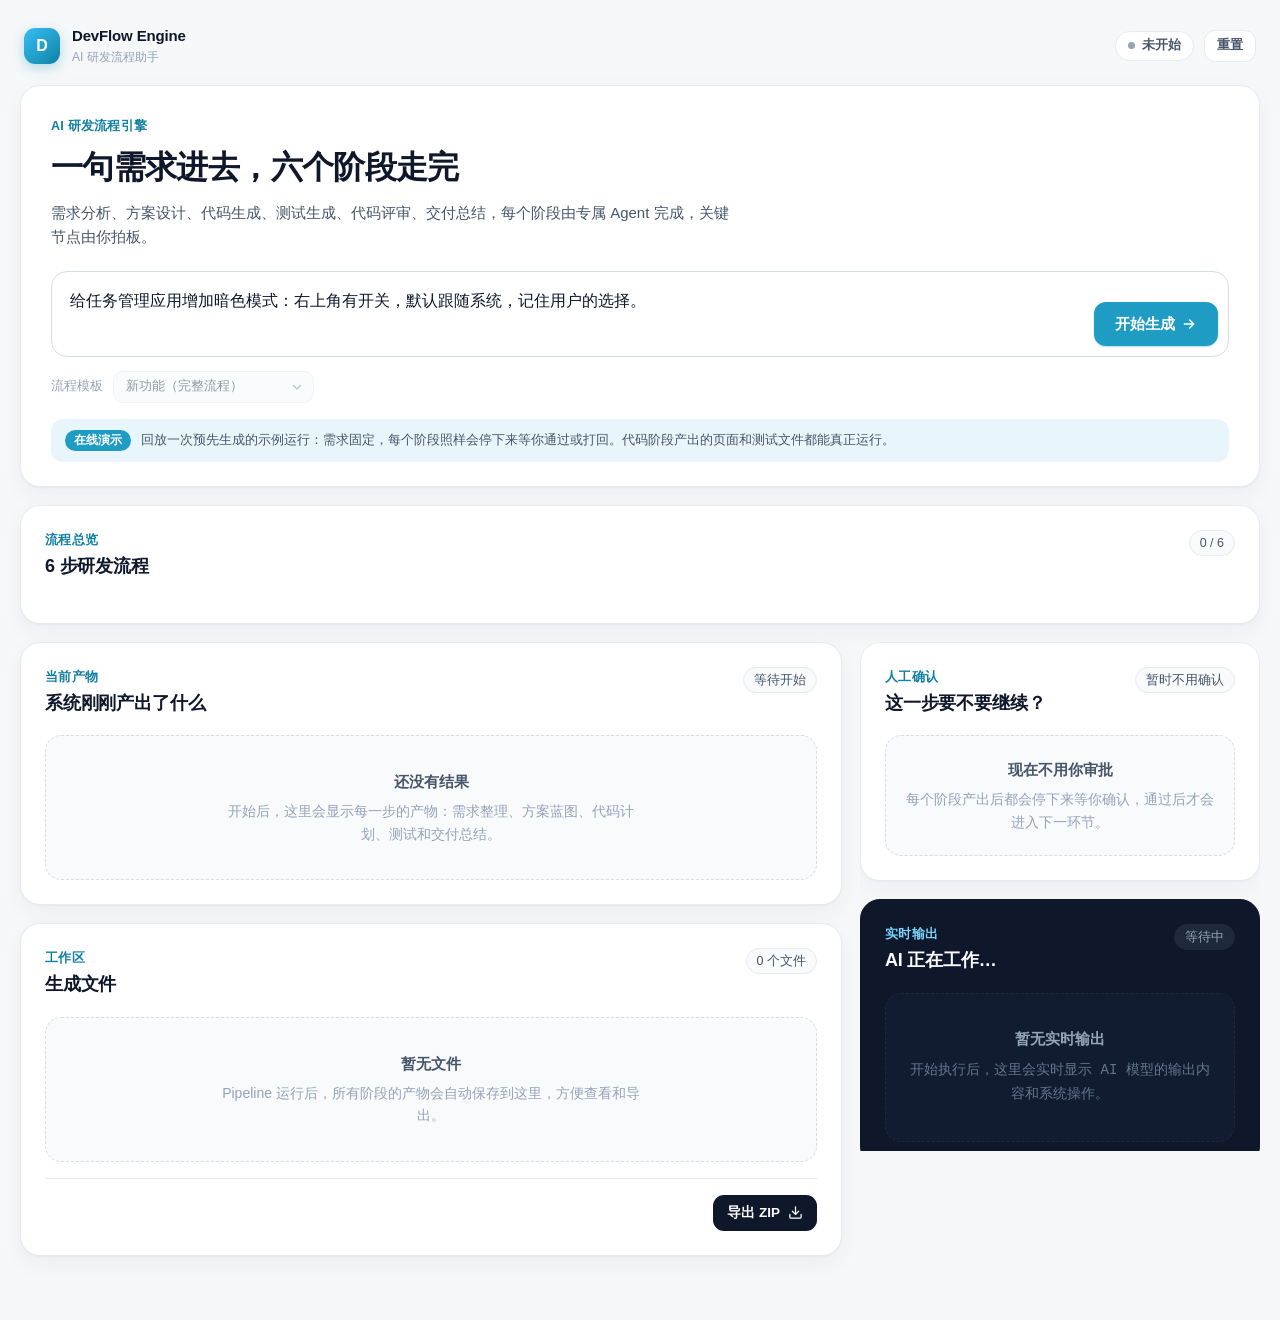
==== commit 6fe5f1ea: "style: 重做界面视觉 - 新样式：白底 + 天青主色，统一圆角、字号和留白 - 六步进度改为带连线的步骤条，已完成显示对勾，当前阶段有呼吸光圈 - 人工确认移到右栏顶部并在待确认时高亮，右栏随页" ====
--- a/index.html
+++ b/index.html
@@ -4,7 +4,7 @@
   <meta charset="UTF-8">
   <meta name="viewport" content="width=device-width, initial-scale=1.0">
   <title>DevFlow Engine</title>
-  <link rel="stylesheet" href="styles.css?v=soft-bento-17">
+  <link rel="stylesheet" href="styles.css?v=clean-4">
 </head>
 <body>
   <main class="app-shell" id="top">
@@ -23,16 +23,15 @@
     </header>
 
     <section class="input-card tile" id="runner" aria-labelledby="runnerTitle">
-      <h1 id="runnerTitle" class="input-title">输入需求，AI Agent 驱动完整研发流程</h1>
+      <p class="eyebrow">AI 研发流程引擎</p>
+      <h1 id="runnerTitle" class="input-title">一句需求进去，六个阶段走完</h1>
+      <p class="input-sub">需求分析、方案设计、代码生成、测试生成、代码评审、交付总结，每个阶段由专属 Agent 完成，关键节点由你拍板。</p>
       <form class="request-command" id="requestForm">
-        <div class="wave-input">
-  <textarea id="requirementInput" rows="1" required></textarea>
-  <label for="requirementInput"><span>请</span><span>输</span><span>入</span><span>您</span><span>的</span><span>需</span><span>求</span></label>
-</div>
-        <button class="glow-button" type="submit">
-  <div class="glow-button__border"></div>
-  <span class="glow-button__text">开始生成</span>
-</button>
+        <textarea id="requirementInput" rows="2" required placeholder="用一句话描述你要做的功能，例如：给任务列表加一个按截止日期排序"></textarea>
+        <button class="primary-button run-button" type="submit">
+          开始生成
+          <svg viewBox="0 0 24 24" width="16" height="16" fill="none" stroke="currentColor" stroke-width="2.2" stroke-linecap="round" stroke-linejoin="round"><path d="M5 12h14M13 6l6 6-6 6"/></svg>
+        </button>
       </form>
 
       <div class="template-selector">
@@ -93,7 +92,7 @@
                   <strong id="prototypeTitle">低保真原型预览</strong>
                   <p id="prototypeDesc">AI 产品经理根据需求分析自动生成的原型页面</p>
                 </div>
-                <button class="ghost-button expand-preview-btn" id="prototypeExpandBtn" type="button" title="全屏预览">⛶ 全屏</button>
+                <button class="ghost-button expand-preview-btn" id="prototypeExpandBtn" type="button" title="全屏预览">全屏查看</button>
               </div>
               <div class="product-preview-frame" id="prototypeFrameWrap">
                 <iframe id="prototypeFrame" title="需求原型预览" sandbox="allow-scripts allow-same-origin allow-forms"></iframe>
@@ -149,38 +148,11 @@
       </div>
 
       <div class="main-right">
-        <section class="live-output-terminal tile" id="liveOutput" aria-live="polite">
-          <div class="section-heading">
-            <div>
-              <p class="eyebrow">实时输出</p>
-              <h2 id="liveOutputTitle">AI 正在工作…</h2>
-            </div>
-            <span class="mini-badge" id="liveOutputStage">等待中</span>
-          </div>
-          <div class="live-output-stream" id="liveOutputStream">
-            <div class="live-output-empty" id="liveOutputEmpty">
-              <strong>暂无实时输出</strong>
-              <p>开始执行后，这里会实时显示 AI 模型的输出内容和系统操作。</p>
-            </div>
-          </div>
-        </section>
-
-        <section class="obs-panel tile hidden" id="obsPanel" aria-labelledby="obsPanelTitle">
-          <div class="section-heading">
-            <div>
-              <p class="eyebrow">可观测性</p>
-              <h2 id="obsPanelTitle">运行统计</h2>
-            </div>
-            <div class="obs-summary-row" id="obsSummary"></div>
-          </div>
-          <div class="obs-cards" id="obsCards"></div>
-        </section>
-
         <section class="review-panel tile" id="review" aria-labelledby="reviewTitle">
           <div class="section-heading">
             <div>
               <p class="eyebrow">人工确认</p>
-              <h2 id="reviewTitle">人工确认</h2>
+              <h2 id="reviewTitle">这一步要不要继续？</h2>
             </div>
             <span class="mini-badge" id="reviewState">暂时不用确认</span>
           </div>
@@ -200,6 +172,35 @@
             </div>
           </div>
         </section>
+
+        <section class="live-output-terminal tile" id="liveOutput" aria-live="polite">
+          <div class="section-heading">
+            <div>
+              <p class="eyebrow">实时输出</p>
+              <h2 id="liveOutputTitle">AI 正在工作…</h2>
+            </div>
+            <span class="mini-badge" id="liveOutputStage">等待中</span>
+          </div>
+          <div class="live-output-stream" id="liveOutputStream">
+            <div class="live-output-empty" id="liveOutputEmpty">
+              <strong>暂无实时输出</strong>
+              <p>开始执行后，这里会实时显示 AI 模型的输出内容和系统操作。</p>
+            </div>
+          </div>
+        </section>
+
+        <section class="obs-panel tile hidden" id="obsPanel" aria-labelledby="obsPanelTitle">
+          <div class="section-heading">
+            <div>
+              <p class="eyebrow">可观测性</p>
+              <h2 id="obsPanelTitle">运行统计</h2>
+            </div>
+            <div class="obs-summary-row" id="obsSummary"></div>
+          </div>
+          <div class="obs-cards" id="obsCards"></div>
+        </section>
+
+
       </div>
     </div>
 
@@ -211,7 +212,7 @@
           <h2 id="productPreviewTitle">生成的页面效果</h2>
         </div>
         <div class="delivery-preview-actions">
-          <button class="ghost-button expand-preview-btn" id="productExpandBtn" type="button" title="全屏预览">⛶ 全屏</button>
+          <button class="ghost-button expand-preview-btn" id="productExpandBtn" type="button" title="全屏预览">全屏查看</button>
           <a class="secondary-button" id="productPreviewLink" href="#" target="_blank" rel="noreferrer">在新窗口打开</a>
         </div>
       </div>
--- a/styles.css
+++ b/styles.css
@@ -1,2079 +1,456 @@
-/* ── Design Tokens: Carbon Frost ── */
+/* ============================================================
+   DevFlow Engine · 界面样式
+   白底 + 天青主色，信息分层：输入 → 进度 → 产物 / 确认
+   ============================================================ */
+
 :root {
-  --surface-primary: #FFFFFF;
-  --surface-secondary: #F7F8FA;
-  --surface-inverse: #0A0A0A;
-  --foreground-primary: #1A1A1A;
-  --foreground-secondary: #666666;
-  --foreground-muted: #888888;
-  --foreground-inverse: #FFFFFF;
-  --accent-primary: #4A9FD8;
-  --accent-primary-hover: #3A8FC8;
-  --accent-success: #12b886;
-  --accent-danger: #f54a45;
-  --radius-lg: 8px;
-  --radius-xl: 12px;
-  --radius-2xl: 16px;
-  --radius-full: 9999px;
-  --shadow-sm: 0 1px 2px rgba(0,0,0,0.04);
-  --shadow-tile: 0 1px 3px rgba(0,0,0,0.06);
-  --shadow-card: 0 8px 24px rgba(0,0,0,0.06);
-}
-
-/* ── Reset ── */
+  --bg: #f5f7f9;
+  --surface: #ffffff;
+  --surface-2: #f8fafc;
+  --line: #e7ebf0;
+  --line-strong: #d7dde5;
+  --ink: #0f172a;
+  --ink-2: #475569;
+  --ink-3: #94a3b8;
+  --accent: #1f9cc4;
+  --accent-ink: #0e7ea3;
+  --accent-soft: #e8f6fb;
+  --accent-ring: rgba(31, 156, 196, 0.18);
+  --ok: #16a34a;
+  --ok-soft: #e9f8ef;
+  --warn: #d97706;
+  --warn-soft: #fef5e7;
+  --accent-danger: #dc2626;
+  --danger-soft: #fdecec;
+  --radius: 20px;
+  --radius-sm: 12px;
+  --shadow: 0 1px 2px rgba(15, 23, 42, 0.04), 0 8px 24px rgba(15, 23, 42, 0.04);
+  --mono: "SF Mono", "JetBrains Mono", Menlo, Consolas, monospace;
+  --ease: cubic-bezier(0.22, 1, 0.36, 1);
+}
+
 * { box-sizing: border-box; }
-
+html { -webkit-text-size-adjust: 100%; }
 body {
   min-width: 320px;
   margin: 0;
-  color: var(--foreground-primary);
-  background: #EEF0F4;
-  font-family: "Aptos", "Segoe UI", "Microsoft YaHei", sans-serif;
-}
-
-button, textarea, input { font: inherit; }
+  color: var(--ink);
+  background: var(--bg);
+  font-family: -apple-system, BlinkMacSystemFont, "PingFang SC", "Hiragino Sans GB", "Segoe UI", "Microsoft YaHei", sans-serif;
+  font-size: 15px;
+  line-height: 1.6;
+  -webkit-font-smoothing: antialiased;
+}
+button, textarea, input, select { font: inherit; color: inherit; }
 button { cursor: pointer; }
 button:disabled { cursor: not-allowed; opacity: 0.45; }
-
-h1, h2, p { margin-top: 0; }
-
-/* ── App Shell ── */
+h1, h2, h3, p { margin: 0; }
+a { color: inherit; }
+.hidden { display: none !important; }
+
+/* ---------- 布局 ---------- */
 .app-shell {
-  width: min(1104px, calc(100% - 32px));
+  width: min(1240px, 100% - 40px);
   margin: 0 auto;
-  padding: 22px 0 48px;
+  padding: 20px 0 64px;
   display: grid;
-  gap: 20px;
-}
-
-/* ── Header ── */
-.app-header {
-  display: flex;
-  align-items: center;
-  justify-content: space-between;
-  gap: 16px;
-}
-
-.brand {
-  display: flex;
-  align-items: center;
-  gap: 12px;
-  color: inherit;
-  text-decoration: none;
-}
-
+  gap: 18px;
+}
+.tile {
+  background: var(--surface);
+  border: 1px solid var(--line);
+  border-radius: var(--radius);
+  box-shadow: var(--shadow);
+  padding: 24px;
+  min-width: 0;
+}
+.main-grid { display: grid; grid-template-columns: minmax(0, 1fr) 400px; gap: 18px; align-items: start; }
+.main-left, .main-right { display: grid; gap: 18px; min-width: 0; }
+.main-right { position: sticky; top: 18px; max-height: calc(100vh - 36px); overflow-y: auto; scrollbar-width: none; border-radius: var(--radius); }
+.main-right::-webkit-scrollbar { display: none; }
+
+/* ---------- 通用元素 ---------- */
+.eyebrow { font-size: 12.5px; font-weight: 600; color: var(--accent-ink); letter-spacing: 0.02em; }
+.section-heading, .flow-heading {
+  display: flex; align-items: flex-start; justify-content: space-between; gap: 12px; margin-bottom: 18px;
+}
+.section-heading h2, .flow-heading h2 { margin-top: 2px; font-size: 18px; font-weight: 650; letter-spacing: -0.01em; }
+.mini-badge {
+  flex: none; display: inline-flex; align-items: center; height: 26px; padding: 0 10px; border-radius: 999px;
+  background: var(--surface-2); border: 1px solid var(--line); color: var(--ink-2); font-size: 12.5px; white-space: nowrap;
+  max-width: 220px; overflow: hidden; text-overflow: ellipsis;
+}
+
+.primary-button, .secondary-button, .ghost-button, .approve-button, .reject-button {
+  display: inline-flex; align-items: center; justify-content: center; gap: 6px;
+  height: 38px; padding: 0 16px; border-radius: 11px; font-size: 14px; font-weight: 600;
+  border: 1px solid transparent; text-decoration: none; transition: background .2s, border-color .2s, transform .2s, box-shadow .2s;
+}
+.primary-button { background: var(--accent); color: #fff; box-shadow: 0 1px 2px rgba(14, 126, 163, 0.3); }
+.primary-button:hover:not(:disabled) { background: var(--accent-ink); }
+.secondary-button { background: var(--accent-soft); color: var(--accent-ink); }
+.secondary-button:hover { background: #d9f0f8; }
+.ghost-button { background: var(--surface); border-color: var(--line); color: var(--ink-2); height: 32px; padding: 0 12px; font-size: 13px; }
+.ghost-button:hover { border-color: var(--line-strong); color: var(--ink); }
+
+/* ---------- 顶栏 ---------- */
+.app-header { display: flex; align-items: center; justify-content: space-between; padding: 4px 4px 0; }
+.brand { display: flex; align-items: center; gap: 12px; text-decoration: none; }
 .brand-mark {
-  display: grid;
-  place-items: center;
-  width: 38px;
-  height: 38px;
-  border-radius: 10px;
-  color: #fff;
-  background: var(--accent-primary);
-  font-weight: 900;
-}
-
-.brand strong,
-.brand small { display: block; }
-
-.brand small {
-  margin-top: 2px;
-  color: var(--foreground-muted);
-  font-size: 12px;
-}
-
-.header-actions,
-.action-buttons,
-.review-actions {
-  display: flex;
-  flex-wrap: wrap;
-  align-items: center;
-  gap: 10px;
-}
-
-/* ── Tile Base ── */
-.tile {
-  background: var(--surface-primary);
-  border-radius: var(--radius-2xl);
-  padding: 24px;
-  box-shadow: var(--shadow-tile);
-}
-
-/* ── Badges & Pills ── */
-.status-pill,
-.mini-badge {
-  display: inline-flex;
-  align-items: center;
-  min-height: 30px;
-  padding: 0 10px;
-  border: 1px solid #e5e7eb;
-  border-radius: var(--radius-full);
-  color: var(--foreground-muted);
-  background: var(--surface-primary);
-  font-size: 12px;
-  font-weight: 800;
-}
-
-.status-pill.is-running {
-  color: var(--accent-primary);
-  border-color: rgba(74,159,216,0.22);
-  background: rgba(74,159,216,0.08);
-}
-
-.status-pill.is-review {
-  color: #9a5b00;
-  border-color: rgba(245,159,0,0.28);
-  background: rgba(245,159,0,0.12);
-}
-
-.status-pill.is-done {
-  color: #087f5b;
-  border-color: rgba(18,184,134,0.28);
-  background: rgba(18,184,134,0.12);
-}
-
-/* ── Buttons ── */
-.primary-button,
-.secondary-button,
-.ghost-button,
-.pause-button,
-.approve-button,
-.reject-button {
-  min-height: 40px;
-  display: inline-flex;
-  align-items: center;
-  justify-content: center;
-  border: 1px solid transparent;
-  border-radius: var(--radius-lg);
-  padding: 0 15px;
-  font-size: 14px;
-  font-weight: 850;
-  text-decoration: none;
-}
-
-.primary-button {
-  color: #fff;
-  background: var(--accent-primary);
-}
-
-.primary-button:hover { background: var(--accent-primary-hover); }
-
-.secondary-button,
-.ghost-button {
-  color: var(--accent-primary);
-  border-color: rgba(74,159,216,0.2);
-  background: rgba(74,159,216,0.08);
-}
-
-.pause-button {
-  color: #fff;
-  background: var(--accent-danger);
-}
-
-.secondary-button.is-disabled {
-  pointer-events: none;
-  opacity: 0.45;
-}
-
-/* ── Export button with slide animation ── */
+  width: 36px; height: 36px; border-radius: 11px; display: grid; place-items: center;
+  background: linear-gradient(135deg, #38bdf8, #1f9cc4 60%, #0e7ea3); color: #fff; font-weight: 800; font-size: 16px;
+  box-shadow: 0 4px 12px rgba(31, 156, 196, 0.3);
+}
+.brand strong { display: block; font-size: 15px; font-weight: 700; letter-spacing: -0.01em; }
+.brand small { display: block; font-size: 12px; color: var(--ink-3); }
+.header-actions { display: flex; align-items: center; gap: 10px; }
+.status-pill {
+  display: inline-flex; align-items: center; gap: 7px; height: 30px; padding: 0 12px; border-radius: 999px;
+  background: var(--surface); border: 1px solid var(--line); color: var(--ink-2); font-size: 13px; font-weight: 600;
+}
+.status-pill::before { content: ""; width: 7px; height: 7px; border-radius: 50%; background: var(--ink-3); }
+.status-pill.is-running { color: var(--accent-ink); border-color: #bfe6f3; background: var(--accent-soft); }
+.status-pill.is-running::before { background: var(--accent); animation: blink 1.2s infinite; }
+.status-pill.is-review { color: var(--warn); border-color: #f8deb5; background: var(--warn-soft); }
+.status-pill.is-review::before { background: var(--warn); }
+.status-pill.is-done { color: var(--ok); border-color: #c7ecd4; background: var(--ok-soft); }
+.status-pill.is-done::before { background: var(--ok); }
+@keyframes blink { 50% { opacity: .3; } }
+
+/* ---------- 输入区 ---------- */
+.input-card { padding: 30px 30px 24px; }
+.input-title { margin-top: 6px; font-size: clamp(24px, 2.6vw, 32px); font-weight: 700; letter-spacing: -0.02em; }
+.input-sub { margin-top: 8px; color: var(--ink-2); max-width: 46em; }
+.request-command {
+  margin-top: 22px; display: flex; align-items: flex-end; gap: 12px; padding: 10px 10px 10px 18px;
+  border: 1.5px solid var(--line-strong); border-radius: 16px; background: var(--surface);
+  transition: border-color .2s, box-shadow .2s;
+}
+.request-command:focus-within { border-color: var(--accent); box-shadow: 0 0 0 4px var(--accent-ring); }
+.request-command textarea {
+  flex: 1; min-height: 52px; max-height: 160px; resize: vertical; border: 0; outline: none; background: transparent;
+  padding: 6px 0; font-size: 16px; line-height: 1.6;
+}
+.request-command textarea::placeholder { color: var(--ink-3); }
+.run-button { height: 44px; padding: 0 20px; border-radius: 12px; font-size: 15px; }
+.run-button svg { transition: transform .25s var(--ease); }
+.run-button:hover svg { transform: translateX(3px); }
+.template-selector { margin-top: 14px; display: flex; align-items: center; gap: 10px; }
+.template-label { font-size: 13px; color: var(--ink-3); }
+.template-selector select {
+  height: 32px; padding: 0 30px 0 12px; border-radius: 10px; border: 1px solid var(--line); background: var(--surface-2);
+  font-size: 13px; color: var(--ink-2); appearance: none;
+  background-image: url("data:image/svg+xml,%3Csvg xmlns='http://www.w3.org/2000/svg' width='10' height='6'%3E%3Cpath d='M1 1l4 4 4-4' stroke='%2394a3b8' stroke-width='1.5' fill='none'/%3E%3C/svg%3E");
+  background-repeat: no-repeat; background-position: right 11px center;
+}
+
+/* ---------- 六步进度 ---------- */
+.stage-row { list-style: none; margin: 0; padding: 0; display: grid; grid-template-columns: repeat(6, minmax(0, 1fr)); }
+.stage-card {
+  position: relative; display: flex; flex-direction: column; align-items: center; text-align: center; gap: 3px; padding: 0 6px;
+}
+.stage-card::before {
+  content: ""; position: absolute; top: 17px; left: calc(-50% + 22px); right: calc(50% + 22px); height: 2px; border-radius: 2px;
+  background: var(--line);
+}
+.stage-card:first-child::before { display: none; }
+.stage-card.is-complete::before, .stage-card.is-current::before { background: var(--accent); }
+.card-num {
+  width: 36px; height: 36px; margin-bottom: 8px; border-radius: 50%; display: grid; place-items: center;
+  font-size: 14px; font-weight: 700; color: var(--ink-3); background: var(--surface); border: 2px solid var(--line);
+  transition: all .3s var(--ease);
+}
+.card-name { font-size: 14px; font-weight: 650; color: var(--ink-2); }
+.card-agent { font-size: 12px; color: var(--ink-3); }
+.card-state { margin-top: 6px; font-size: 12px; padding: 1px 9px; border-radius: 999px; color: var(--ink-3); background: var(--surface-2); }
+.stage-card.is-complete { cursor: pointer; }
+.stage-card.is-complete .card-num { background: var(--accent); border-color: var(--accent); color: transparent; position: relative; }
+.stage-card.is-complete .card-num::after {
+  content: ""; position: absolute; width: 12px; height: 7px; border-left: 2.5px solid #fff; border-bottom: 2.5px solid #fff;
+  transform: translateY(-2px) rotate(-45deg);
+}
+.stage-card.is-complete .card-name { color: var(--ink); }
+.stage-card.is-complete .card-state { color: var(--accent-ink); background: var(--accent-soft); }
+.stage-card.is-complete:hover .card-name { color: var(--accent-ink); }
+.stage-card.is-current .card-num { border-color: var(--accent); color: var(--accent-ink); box-shadow: 0 0 0 5px var(--accent-ring); animation: ring 2s infinite; }
+.stage-card.is-current .card-name { color: var(--ink); }
+.stage-card.is-current .card-state { color: #fff; background: var(--accent); }
+@keyframes ring { 50% { box-shadow: 0 0 0 9px rgba(31, 156, 196, 0.06); } }
+
+/* ---------- 产物 ---------- */
+.artifact-empty, .review-empty, .workspace-empty, .live-output-empty {
+  display: grid; gap: 6px; place-items: center; text-align: center; padding: 34px 20px; border-radius: 16px;
+  background: var(--surface-2); border: 1px dashed var(--line-strong); color: var(--ink-3); font-size: 14px;
+}
+.artifact-empty strong, .review-empty strong, .workspace-empty strong, .live-output-empty strong { color: var(--ink-2); font-size: 15px; }
+.artifact-empty p, .review-empty p, .workspace-empty p, .live-output-empty p { max-width: 30em; }
+.artifact-card { display: block; }
+.artifact-sections { display: grid; gap: 14px; }
+.artifact-section {
+  border: 1px solid var(--line); border-radius: 16px; overflow: hidden; background: var(--surface);
+  transition: box-shadow .4s var(--ease);
+}
+@keyframes rise { from { opacity: 0; transform: translateY(8px); } }
+.artifact-section-bar {
+  display: flex; align-items: center; gap: 10px; padding: 12px 16px; cursor: pointer; background: var(--surface-2);
+  border-bottom: 1px solid var(--line); user-select: none;
+}
+.artifact-section-agent { font-size: 12.5px; color: var(--ink-3); }
+.artifact-section-time { margin-left: auto; font-size: 12.5px; color: var(--ink-3); font-variant-numeric: tabular-nums; }
+.artifact-section-toggle { width: 26px; height: 26px; border: 0; border-radius: 8px; background: transparent; color: var(--ink-3); }
+.artifact-section-toggle:hover { background: var(--line); color: var(--ink); }
+.artifact-section-body { padding: 4px 20px 20px; }
+.artifact-section-body.collapsed { display: none; }
+.stage-tag { display: inline-flex; align-items: center; height: 24px; padding: 0 10px; border-radius: 8px; font-size: 12.5px; font-weight: 650; }
+.stage-tag-req { color: #0e7ea3; background: #e3f4fa; }
+.stage-tag-design { color: #6d4ed6; background: #f0ecfd; }
+.stage-tag-code { color: #0f8a5f; background: #e5f6ee; }
+.stage-tag-test { color: #b45f06; background: #fdf1e2; }
+.stage-tag-review { color: #c0306b; background: #fce9f1; }
+.stage-tag-delivery { color: #0f766e; background: #e2f5f2; }
+
+/* Markdown */
+.markdown-document { color: var(--ink-2); font-size: 14.5px; line-height: 1.75; }
+.markdown-document > *:first-child { margin-top: 14px; }
+.markdown-document h1 { margin: 14px 0 10px; font-size: 20px; font-weight: 700; color: var(--ink); letter-spacing: -0.01em; }
+.markdown-document h2 { margin: 22px 0 8px; font-size: 15.5px; font-weight: 700; color: var(--ink); display: flex; align-items: center; gap: 8px; }
+.markdown-document h2::before { content: ""; width: 4px; height: 15px; border-radius: 2px; background: var(--accent); }
+.markdown-document h3, .markdown-document h4 { margin: 16px 0 6px; font-size: 14.5px; color: var(--ink); }
+.markdown-document p { margin: 6px 0; }
+.markdown-document ul, .markdown-document ol { margin: 6px 0; padding-left: 20px; }
+.markdown-document li { margin: 3px 0; }
+.markdown-document li::marker { color: var(--ink-3); }
+.markdown-document strong { color: var(--ink); }
+.markdown-document code { font-family: var(--mono); font-size: 12.5px; padding: 1px 6px; border-radius: 6px; background: #eef6f9; color: var(--accent-ink); }
+.markdown-document pre {
+  margin: 12px 0; padding: 14px 16px; border-radius: 12px; background: #0f172a; color: #e2e8f0; overflow-x: auto;
+  font-family: var(--mono); font-size: 12.5px; line-height: 1.65;
+}
+.markdown-document pre code { padding: 0; background: none; color: inherit; font-size: inherit; }
+.markdown-document blockquote { margin: 10px 0; padding: 8px 14px; border-left: 3px solid var(--warn); background: var(--warn-soft); border-radius: 0 10px 10px 0; color: #92400e; }
+.markdown-document table { width: 100%; margin: 12px 0; border-collapse: separate; border-spacing: 0; border: 1px solid var(--line); border-radius: 12px; overflow: hidden; font-size: 13.5px; }
+.markdown-document th { background: var(--surface-2); color: var(--ink); font-weight: 650; text-align: left; }
+.markdown-document th, .markdown-document td { padding: 9px 12px; border-bottom: 1px solid var(--line); }
+.markdown-document tr:last-child td { border-bottom: 0; }
+
+/* 阶段附加内容 */
+.section-extras { display: grid; gap: 18px; margin-top: 18px; }
+.section-extras:empty { display: none; }
+.visual-plan-header { display: flex; align-items: baseline; flex-wrap: wrap; gap: 4px 12px; margin-bottom: 12px; }
+.visual-plan-header strong { font-size: 15px; color: var(--ink); }
+.visual-plan-header p { flex: 1; font-size: 13px; color: var(--ink-3); }
+.visual-plan-header .ghost-button { margin-left: auto; }
+
+.prd-map-inline, .visual-plan-inline, .prototype-inline, .product-preview-inline, .win98-viewers-wrap {
+  padding-top: 18px; border-top: 1px dashed var(--line);
+}
+.prd-map-flow { display: grid; grid-template-columns: repeat(auto-fit, minmax(170px, 1fr)); gap: 10px; }
+.prd-node { position: relative; padding: 14px; border-radius: 14px; background: var(--surface-2); border: 1px solid var(--line); }
+.prd-node-index { font-family: var(--mono); font-size: 11.5px; color: var(--ink-3); }
+.prd-node strong { display: block; margin-top: 2px; font-size: 14px; color: var(--ink); }
+.prd-node p { margin-top: 4px; font-size: 12.5px; color: var(--ink-2); line-height: 1.55; }
+.prd-node ul { margin: 8px 0 0; padding-left: 16px; font-size: 12.5px; color: var(--ink-2); }
+.prd-node::after { content: ""; position: absolute; left: 14px; right: 14px; top: 0; height: 3px; border-radius: 0 0 3px 3px; background: var(--ink-3); opacity: .5; }
+.prd-node-goal::after { background: #1f9cc4; opacity: 1; }
+.prd-node-user::after { background: #8b5cf6; opacity: 1; }
+.prd-node-feature::after { background: #16a34a; opacity: 1; }
+.prd-node-prototype::after { background: #f59e0b; opacity: 1; }
+.prd-node-acceptance::after { background: #ec4899; opacity: 1; }
+.prd-node-question::after { background: #94a3b8; opacity: 1; }
+
+.blueprint-flow { display: grid; grid-template-columns: repeat(auto-fit, minmax(150px, 1fr)); gap: 10px; counter-reset: bp; }
+.blueprint-node { position: relative; padding: 14px; border-radius: 14px; background: linear-gradient(180deg, #f3f0ff, #faf9ff); border: 1px solid #e6e0fb; }
+.blueprint-node span { font-family: var(--mono); font-size: 11.5px; color: #8b5cf6; font-weight: 700; }
+.blueprint-node strong { display: block; margin-top: 2px; font-size: 14px; color: var(--ink); }
+.blueprint-node p { margin-top: 4px; font-size: 12.5px; color: var(--ink-2); }
+.blueprint-risks { margin-top: 12px; display: flex; flex-wrap: wrap; gap: 8px; }
+.blueprint-risks:empty { display: none; }
+.blueprint-risks::before { content: "风险"; font-size: 12.5px; font-weight: 650; color: var(--warn); align-self: center; }
+.blueprint-risks span { padding: 3px 10px; border-radius: 999px; background: var(--warn-soft); color: #92400e; font-size: 12.5px; }
+
+/* 预览框 */
+.product-preview-frame { position: relative; border-radius: 14px; overflow: hidden; border: 1px solid var(--line); background: var(--surface-2); }
+.product-preview-frame iframe { display: block; width: 100%; height: 420px; border: 0; background: #fff; }
+.product-preview-frame.is-expanded { position: fixed; inset: 4vh 4vw; z-index: 1001; border-radius: 18px; box-shadow: 0 30px 80px rgba(15, 23, 42, 0.35); }
+.product-preview-frame.is-expanded iframe { height: 100%; }
+.preview-backdrop { position: fixed; inset: 0; z-index: 1000; background: rgba(15, 23, 42, 0.45); backdrop-filter: blur(4px); }
+.product-preview-section .product-preview-frame iframe { height: 520px; }
+.delivery-preview-actions { display: flex; gap: 8px; }
+
+/* 代码查看器 */
+.win98-viewer { border-radius: 14px; overflow: hidden; background: #0f172a; box-shadow: 0 10px 30px rgba(15, 23, 42, 0.15); }
+.win98-viewer__inner { display: flex; flex-direction: column; }
+.win98-viewer__tabs { display: flex; gap: 2px; padding: 8px 8px 0; background: #0b1222; overflow-x: auto; }
+.win98-viewer__tab {
+  padding: 7px 14px; border-radius: 9px 9px 0 0; font-family: var(--mono); font-size: 12px; color: #94a3b8; cursor: pointer; white-space: nowrap;
+  transition: color .2s, background .2s;
+}
+.win98-viewer__tab:hover { color: #e2e8f0; }
+.win98-viewer__tab.active { background: #0f172a; color: #f8fafc; }
+.win98-viewer__body { display: flex; max-height: 380px; overflow: auto; padding: 14px 0; font-family: var(--mono); font-size: 12.5px; line-height: 1.7; }
+.win98-viewer__lines { flex: none; display: flex; flex-direction: column; padding: 0 14px 0 16px; text-align: right; color: #475569; user-select: none; }
+.win98-viewer__code { flex: 1; padding-right: 16px; white-space: pre; color: #e2e8f0; }
+.win98-viewer__empty { padding: 20px; color: #64748b; }
+.win98-viewer__footer { display: flex; justify-content: space-between; align-items: center; padding: 8px 14px; border-top: 1px solid #1e293b; font-size: 12px; color: #64748b; }
+.win98-viewer__copy { display: inline-flex; align-items: center; gap: 5px; height: 26px; padding: 0 10px; border: 1px solid #1e293b; border-radius: 8px; background: transparent; color: #cbd5e1; font-size: 12px; }
+.win98-viewer__copy:hover { background: #1e293b; }
+.win98-viewer__copy svg { width: 13px; height: 13px; }
+.code-keyword { color: #c792ea; }
+.code-string { color: #c3e88d; }
+.code-comment { color: #64748b; font-style: italic; }
+.code-number { color: #f78c6c; }
+.code-variable { color: #82aaff; }
+
+/* ---------- 右栏：人工确认 ---------- */
+.review-panel { border-color: var(--line); transition: border-color .3s, box-shadow .3s; }
+.review-panel:has(.review-controls:not(.hidden)) { border-color: #f3cf96; box-shadow: 0 0 0 4px rgba(217, 119, 6, 0.08), var(--shadow); }
+.review-panel:has(.review-controls:not(.hidden)) #reviewState { color: var(--warn); background: var(--warn-soft); border-color: #f8deb5; }
+.review-empty { padding: 22px 16px; }
+.review-controls { display: grid; gap: 10px; }
+.review-tip { font-size: 13.5px; color: var(--ink-2); }
+.review-controls label { font-size: 13px; font-weight: 600; color: var(--ink-2); margin-top: 4px; }
+.review-controls textarea, .code-search-input, .clarification-step textarea {
+  width: 100%; border: 1.5px solid var(--line); border-radius: 12px; padding: 10px 12px; background: var(--surface-2); resize: vertical;
+  font-size: 14px; outline: none; transition: border-color .2s, box-shadow .2s, background .2s;
+}
+.review-controls textarea:focus, .code-search-input:focus, .clarification-step textarea:focus { border-color: var(--accent); background: #fff; box-shadow: 0 0 0 4px var(--accent-ring); }
+.review-actions { display: grid; grid-template-columns: 1fr 1fr; gap: 8px; margin-top: 2px; }
+.approve-button { height: 42px; background: var(--accent); color: #fff; }
+.approve-button:hover:not(:disabled) { background: var(--accent-ink); }
+.reject-button { height: 42px; background: var(--surface); border-color: #f3c7c7; color: var(--accent-danger); }
+.reject-button:hover:not(:disabled) { background: var(--danger-soft); }
+
+/* ---------- 右栏：实时输出 ---------- */
+.live-output-terminal { background: #0f172a; border-color: #0f172a; color: #cbd5e1; }
+.live-output-terminal .eyebrow { color: #7dd3fc; }
+.live-output-terminal h2 { color: #f8fafc; }
+.live-output-terminal .mini-badge { background: #1e293b; border-color: #1e293b; color: #94a3b8; }
+.live-output-stream {
+  max-height: 340px; min-height: 140px; overflow-y: auto; font-family: var(--mono); font-size: 12.5px; line-height: 1.7;
+  scrollbar-width: thin; scrollbar-color: #334155 transparent;
+}
+.live-output-terminal .live-output-empty { background: #111c33; border-color: #1e293b; color: #64748b; }
+.live-output-terminal .live-output-empty strong { color: #94a3b8; }
+.stream-chunk { white-space: pre-wrap; color: #cbd5e1; }
+.stream-system { margin: 4px 0; color: #7dd3fc; }
+.stream-error { margin: 4px 0; color: #fca5a5; }
+
+/* ---------- 右栏：运行统计 ---------- */
+.obs-panel .section-heading { flex-direction: column; margin-bottom: 14px; }
+.obs-summary-row { display: flex; flex-wrap: wrap; gap: 6px; }
+.obs-metric { display: inline-flex; align-items: baseline; gap: 6px; padding: 4px 10px; border-radius: 999px; background: var(--surface-2); border: 1px solid var(--line); font-size: 12.5px; color: var(--ink-3); }
+.obs-metric strong { color: var(--ink); font-variant-numeric: tabular-nums; }
+.obs-cards { display: grid; grid-template-columns: 1fr 1fr; gap: 8px; }
+.obs-card { padding: 12px; border-radius: 12px; background: var(--surface-2); border: 1px solid var(--line); }
+.obs-card-head { display: flex; justify-content: space-between; gap: 6px; margin-bottom: 8px; }
+.obs-card-stage { font-size: 13px; font-weight: 650; color: var(--ink); }
+.obs-card-model { font-size: 11.5px; color: var(--ink-3); white-space: nowrap; overflow: hidden; text-overflow: ellipsis; }
+.obs-card-metrics { display: grid; grid-template-columns: repeat(3, 1fr); gap: 4px; }
+.obs-metric-item { display: flex; flex-direction: column; }
+.obs-metric-label { font-size: 10.5px; color: var(--ink-3); white-space: nowrap; overflow: hidden; text-overflow: ellipsis; }
+.obs-metric-value { font-size: 13px; font-weight: 650; font-variant-numeric: tabular-nums; }
+
+/* ---------- 工作区 ---------- */
+.workspace-file-list { display: grid; gap: 6px; }
+.workspace-file-item {
+  display: flex; align-items: center; gap: 12px; padding: 10px 12px; border-radius: 12px; border: 1px solid var(--line);
+  transition: border-color .2s, background .2s; animation: rise .4s var(--ease) both;
+}
+.workspace-file-item:hover { border-color: var(--line-strong); background: var(--surface-2); }
+.file-icon {
+  flex: none; width: 36px; height: 36px; border-radius: 10px; display: grid; place-items: center;
+  font-family: var(--mono); font-size: 10px; font-weight: 700; background: var(--surface-2); color: var(--ink-3); border: 1px solid var(--line);
+}
+.file-icon[data-ext="md"] { background: #eef6f9; color: var(--accent-ink); border-color: #d6ecf4; }
+.file-icon[data-ext="html"] { background: #fdf1e2; color: #b45f06; border-color: #f8e0c2; }
+.file-icon[data-ext="css"] { background: #f0ecfd; color: #6d4ed6; border-color: #e1d9fb; }
+.file-icon[data-ext="js"] { background: #fefbe6; color: #a16207; border-color: #f6ecb5; }
+.file-info { flex: 1; min-width: 0; display: flex; flex-direction: column; }
+.file-name { font-family: var(--mono); font-size: 13px; color: var(--ink); white-space: nowrap; overflow: hidden; text-overflow: ellipsis; }
+.file-size { font-size: 12px; color: var(--ink-3); }
+.file-link { font-size: 13px; font-weight: 600; color: var(--accent-ink); text-decoration: none; padding: 4px 10px; border-radius: 8px; }
+.file-link:hover { background: var(--accent-soft); }
+.workspace-git { display: flex; flex-wrap: wrap; gap: 8px; margin-top: 14px; }
+.git-branch, .git-commit { display: inline-flex; align-items: center; gap: 6px; padding: 4px 10px; border-radius: 8px; background: var(--surface-2); border: 1px solid var(--line); font-family: var(--mono); font-size: 12px; color: var(--ink-2); }
+.git-branch::before { content: "分支"; font-family: inherit; color: var(--ink-3); }
+.git-commit::before { content: "提交"; color: var(--ink-3); }
+.code-search { position: relative; margin-top: 14px; }
+.code-search-results { margin-top: 8px; display: grid; gap: 4px; max-height: 260px; overflow-y: auto; }
+.code-search-result-item { display: flex; gap: 10px; align-items: flex-start; padding: 9px 10px; border-radius: 10px; background: var(--surface-2); }
+.code-search-kind { flex: none; padding: 2px 7px; border-radius: 6px; font-family: var(--mono); font-size: 11px; background: var(--line); color: var(--ink-2); }
+.kind-function { background: #e3f4fa; color: #0e7ea3; }
+.kind-class { background: #fce9f1; color: #c0306b; }
+.kind-html_element { background: #fdf1e2; color: #b45f06; }
+.kind-css_rule { background: #f0ecfd; color: #6d4ed6; }
+.kind-event { background: #e5f6ee; color: #0f8a5f; }
+.code-search-name { font-family: var(--mono); font-size: 13px; font-weight: 600; }
+.code-search-file { font-family: var(--mono); font-size: 11.5px; color: var(--ink-3); }
+.code-search-snippet { margin-top: 2px; font-family: var(--mono); font-size: 12px; color: var(--ink-2); white-space: nowrap; overflow: hidden; text-overflow: ellipsis; }
+.code-search-empty { padding: 12px; text-align: center; color: var(--ink-3); font-size: 13px; }
+.workspace-footer { display: flex; align-items: center; justify-content: space-between; gap: 12px; margin-top: 16px; padding-top: 16px; border-top: 1px solid var(--line); }
+#workspacePath { font-family: var(--mono); font-size: 12px; color: var(--ink-3); }
 .export-button {
-  position: relative;
-  width: 150px;
-  height: 40px;
-  cursor: pointer;
-  display: inline-flex;
-  align-items: center;
-  border: 1px solid #3A8EC0;
-  background-color: var(--accent-primary);
-  border-radius: var(--radius-lg);
-  overflow: hidden;
-  text-decoration: none;
-  flex-shrink: 0;
-}
-
-.export-button,
-.export-button__icon,
-.export-button__text {
-  transition: all 0.3s;
-}
-
-.export-button .export-button__text {
-  transform: translateX(28px);
-  color: #fff;
-  font-weight: 850;
-  font-size: 14px;
-  white-space: nowrap;
-}
-
-.export-button .export-button__icon {
-  position: absolute;
-  transform: translateX(109px);
-  height: 100%;
-  width: 39px;
-  background-color: #3A8EC0;
-  display: flex;
-  align-items: center;
-  justify-content: center;
-  border-radius: var(--radius-lg);
-}
-
-.export-button .export-button__svg {
-  width: 20px;
-  height: 20px;
-  stroke: #fff;
-}
-
-.export-button:hover {
-  background: #3A8EC0;
-}
-
-.export-button:hover .export-button__text {
-  color: transparent;
-}
-
-.export-button:hover .export-button__icon {
-  width: 148px;
-  transform: translateX(0);
-}
-
-.export-button:active .export-button__icon {
-  background-color: #2E7AA8;
-}
-
-.export-button:active {
-  border-color: #2E7AA8;
-}
-
-/* ── Glow Button (开始生成) ── */
-.glow-button {
-  --active: 0;
-  --transtion: 0.3s ease-in-out;
-  --accent-glow: hsla(203, 65%, 57%, 0.75);
-  --accent-radial-1: hsla(203, 65%, 67%, 1);
-  --accent-radial-2: hsla(203, 55%, 52%, 1);
-  --accent-radial-3: hsla(203, 55%, 52%, 1);
-
-  cursor: pointer;
-  position: relative;
-  display: inline-flex;
-  align-items: center;
-  gap: 0.5rem;
-  transform-origin: center;
-  padding: 0.625rem 1.5rem;
-  background-color: transparent;
-  border: none;
-  border-radius: 9999px;
-  transform: scale(calc(1 + (var(--active) * 0.1)));
-  transition: transform var(--transtion);
-  height: 40px;
-}
-
-.glow-button::before {
-  content: "";
-  position: absolute;
-  top: 50%;
-  left: 50%;
-  transform: translate(-50%, -50%);
-  width: 100%;
-  height: 100%;
-  background-color: hsla(0, 0%, 12%, 1);
-  border-radius: 9999px;
-  box-shadow:
-    inset 0 0.5px hsl(0, 0%, 100%),
-    inset 0 -1px 2px 0 hsl(0, 0%, 0%),
-    0px 4px 10px -4px hsla(0, 0%, 0%, calc(1 - var(--active))),
-    0 0 0 calc(var(--active) * 0.375rem) var(--accent-glow);
-  transition: all var(--transtion);
-  z-index: 0;
-}
-
-.glow-button::after {
-  content: "";
-  position: absolute;
-  top: 50%;
-  left: 50%;
-  transform: translate(-50%, -50%);
-  width: 100%;
-  height: 100%;
-  background-color: hsla(203, 65%, 57%, 0.75);
-  background-image:
-    radial-gradient(at 51% 89%, var(--accent-radial-1) 0px, transparent 50%),
-    radial-gradient(at 100% 100%, var(--accent-radial-2) 0px, transparent 50%),
-    radial-gradient(at 22% 91%, var(--accent-radial-3) 0px, transparent 50%);
-  background-position: top;
-  opacity: var(--active);
-  border-radius: 9999px;
-  transition: opacity var(--transtion);
-  z-index: 2;
-}
-
-.glow-button:is(:hover, :focus-visible) {
-  --active: 1;
-}
-
-.glow-button:active {
-  transform: scale(1);
-}
-
-.glow-button__border {
-  overflow: hidden;
-  position: absolute;
-  top: 50%;
-  left: 50%;
-  transform: translate(-50%, -50%);
-  width: calc(100% + 2px);
-  height: calc(100% + 2px);
-  background-color: transparent;
-  border-radius: 9999px;
-  z-index: -10;
-}
-
-.glow-button__border::before {
-  content: "";
-  position: absolute;
-  top: 30%;
-  left: 50%;
-  transform: translate(-50%, -50%) rotate(0deg);
-  transform-origin: left;
-  width: 100%;
-  height: 2rem;
-  background-color: white;
-  mask: linear-gradient(transparent 0%, white 120%);
-  animation: glow-rotate 2s linear infinite;
-}
-
-@keyframes glow-rotate {
-  to { transform: translate(-50%, -50%) rotate(360deg); }
-}
-
-.glow-button__spark {
-  position: relative;
-  z-index: 10;
-  width: 1.5rem;
-  height: 1.5rem;
-}
-
-.glow-button__spark .glow-button__path {
-  fill: currentColor;
-  stroke: currentColor;
-  transform-origin: center;
-  color: hsl(0, 0%, 100%);
-}
-
-.glow-button:is(:hover, :focus) .glow-button__spark .glow-button__path {
-  animation: spark-pulse 1.5s linear 0.5s infinite;
-}
-
-.glow-button__spark .glow-button__path:nth-child(1) { --spark-scale: 1.2; }
-.glow-button__spark .glow-button__path:nth-child(2) { --spark-scale: 1.2; }
-.glow-button__spark .glow-button__path:nth-child(3) { --spark-scale: 1.2; }
-
-@keyframes spark-pulse {
-  0%, 34%, 71%, 100% { transform: scale(1); }
-  17% { transform: scale(var(--spark-scale, 1)); }
-  49% { transform: scale(var(--spark-scale, 1)); }
-  83% { transform: scale(var(--spark-scale, 1)); }
-}
-
-.glow-button__text {
-  position: relative;
-  z-index: 10;
-  font-size: 14px;
-  font-weight: 850;
-  color: #fff;
-}
-
-.approve-button {
-  color: #fff;
-  background: var(--accent-success);
-}
-
-.reject-button {
-  color: #fff;
-  background: var(--accent-danger);
-}
-
-/* ── Input Card ── */
-.input-card {
-  display: grid;
-  gap: 16px;
-}
-
-.input-title {
-  margin: 0 0 4px;
-  font-size: clamp(22px, 3vw, 28px);
-  font-weight: 800;
-  line-height: 1.2;
-  color: var(--foreground-primary);
-}
-
-.request-command {
-  display: grid;
-  grid-template-columns: 1fr auto;
-  align-items: center;
-  gap: 12px;
-  padding: 10px 10px 10px 18px;
-  border: 1px solid rgba(74,159,216,0.22);
-  border-radius: var(--radius-xl);
-  background: #fff;
-  box-shadow: 0 12px 32px rgba(74,159,216,0.08);
-}
-
-.command-icon {
-  display: grid;
-  place-items: center;
-  width: 34px;
-  height: 34px;
-  border-radius: var(--radius-lg);
-  color: var(--accent-primary);
-  background: rgba(74,159,216,0.09);
-  font-weight: 900;
-}
-
-/* ── Wave Input ── */
-.wave-input {
-  position: relative;
-  width: 100%;
-  padding-top: 22px;
-}
-
-.wave-input textarea {
-  background-color: transparent;
-  border: 0;
-  border-bottom: 2px solid #d0d5dd;
-  display: block;
-  width: 100%;
-  padding: 8px 0;
-  font-size: 15px;
-  color: var(--foreground-primary);
-  border-radius: 0;
-  resize: none;
-  min-height: 40px;
-  line-height: 1.5;
-  transition: border-color 0.3s;
-}
-
-.wave-input textarea:focus {
-  outline: 0;
-  border-bottom-color: var(--accent-primary);
-  box-shadow: none;
-}
-
-.wave-input label {
-  position: absolute;
-  top: 28px;
-  left: 0;
-  pointer-events: none;
-  font-size: 15px;
-  color: var(--foreground-muted);
-}
-
-.wave-input label span {
-  display: inline-block;
-  min-width: 4px;
-  transition: 0.3s cubic-bezier(0.68, -0.55, 0.265, 1.55);
-}
-
-.wave-input textarea:focus ~ label span,
-.wave-input textarea:valid ~ label span,
-.is-demo .wave-input label span {
-  color: var(--accent-primary);
-  transform: translateY(-24px);
-}
-
-.wave-input label span:nth-child(1) { transition-delay: 0s; }
-.wave-input label span:nth-child(2) { transition-delay: 0.025s; }
-.wave-input label span:nth-child(3) { transition-delay: 0.05s; }
-.wave-input label span:nth-child(4) { transition-delay: 0.075s; }
-.wave-input label span:nth-child(5) { transition-delay: 0.1s; }
-.wave-input label span:nth-child(6) { transition-delay: 0.125s; }
-.wave-input label span:nth-child(7) { transition-delay: 0.15s; }
-
-textarea, input {
-  width: 100%;
-  border: 1px solid #e5e7eb;
-  border-radius: var(--radius-lg);
-  color: var(--foreground-primary);
-  background: #fff;
-  outline: none;
-}
-
-textarea {
-  min-height: 42px;
-  resize: vertical;
-  padding: 10px 12px;
-  line-height: 1.55;
-}
-
-input {
-  min-height: 40px;
-  padding: 0 12px;
-}
-
-textarea:focus, input:focus {
-  border-color: rgba(74,159,216,0.58);
-  box-shadow: 0 0 0 3px rgba(74,159,216,0.1);
-}
-
-.template-selector {
-  display: flex;
-  align-items: center;
-  gap: 10px;
-  margin-top: 8px;
-}
-
-.template-label {
-  color: var(--foreground-muted);
-  font-size: 12px;
-  font-weight: 900;
-  white-space: nowrap;
-}
-
-.template-selector select {
-  flex: 1;
-  padding: 6px 10px;
-  border: 1px solid #e0e0e0;
-  border-radius: var(--radius-lg);
-  font-size: 13px;
-  background: var(--surface-primary);
-  color: var(--foreground-primary);
-  cursor: pointer;
-}
-
-/* ── Stage Row Card ── */
-.stage-row-card {
-  /* inherits .tile */
-}
-
-.flow-heading,
-.section-heading {
-  display: flex;
-  align-items: start;
-  justify-content: space-between;
-  gap: 14px;
-  margin-bottom: 16px;
-}
-
-.flow-heading h2,
-.section-heading h2 {
-  margin: 0;
-  font-size: 20px;
-}
-
-.stage-row {
-  display: flex;
-  gap: 12px;
-  padding: 0;
-  margin: 0;
-  list-style: none;
-  overflow-x: auto;
-  -webkit-overflow-scrolling: touch;
-}
-
-.stage-card {
-  position: relative;
-  flex: 1 1 0;
-  min-width: 120px;
-  display: grid;
-  gap: 8px;
-  padding: 16px 14px 14px;
-  border: 2px solid #e5e7eb;
-  border-radius: var(--radius-xl);
-  background: #fff;
-  text-align: center;
-  transition: border-color 0.3s ease, background 0.3s ease, box-shadow 0.3s ease, opacity 0.3s ease;
-}
-
-.stage-card::after {
-  content: "→";
-  position: absolute;
-  top: 50%;
-  right: -17px;
-  z-index: 2;
-  color: #e5e7eb;
-  font-size: 15px;
-  font-weight: 900;
-  transform: translateY(-50%);
-}
-
-.stage-card:last-child::after { display: none; }
-
-.stage-card .card-num {
-  display: grid;
-  place-items: center;
-  width: 28px;
-  height: 28px;
-  margin: 0 auto;
-  border-radius: var(--radius-full);
-  color: var(--foreground-muted);
-  background: var(--surface-secondary);
-  font-size: 12px;
-  font-weight: 900;
-}
-
-.stage-card .card-name {
-  font-size: 14px;
-  font-weight: 800;
-  line-height: 1.2;
-}
-
-.stage-card .card-agent {
-  color: var(--foreground-muted);
-  font-size: 11px;
-  line-height: 1.3;
-}
-
-.stage-card .card-state {
-  display: inline-block;
-  margin: 0 auto;
-  padding: 2px 10px;
-  border-radius: var(--radius-full);
-  color: var(--foreground-muted);
-  background: var(--surface-secondary);
-  font-size: 11px;
-  font-weight: 800;
-}
-
-/* Current */
-.stage-card.is-current {
-  border-color: var(--accent-primary);
-  background: #f0f7fb;
-  box-shadow: 0 8px 28px rgba(74,159,216,0.14);
-}
-
-.stage-card.is-current .card-num {
-  color: #fff;
-  background: var(--accent-primary);
-}
-
-.stage-card.is-current .card-state {
-  color: var(--accent-primary);
-  background: rgba(74,159,216,0.1);
-}
-
-/* Completed */
-.stage-card.is-complete {
-  border-color: rgba(18,184,134,0.4);
-  background: #f4fdf9;
-}
-
-.stage-card.is-complete .card-num {
-  color: #fff;
-  background: var(--accent-success);
-}
-
-.stage-card.is-complete .card-state {
-  color: #087f5b;
-  background: rgba(18,184,134,0.12);
-}
-
-.stage-card.is-complete::after { color: rgba(18,184,134,0.4); }
-
-/* Pending */
-.stage-card.is-pending { opacity: 0.5; }
-
-/* ── Main Grid ── */
-.main-grid {
-  display: grid;
-  grid-template-columns: minmax(0, 1fr) 420px;
-  gap: 20px;
-  align-items: start;
-}
-
-.main-left {
-  display: grid;
-  gap: 20px;
-  min-width: 0;
-}
-
-.main-right {
-  display: grid;
-  gap: 20px;
-  min-width: 0;
-  max-width: 420px;
-}
-
-/* ── Live Output Terminal ── */
-.live-output-terminal {
-  min-height: 320px;
-}
-
-.live-output-terminal .section-heading {
-  margin-bottom: 12px;
-}
-
-.live-output-terminal .section-heading .eyebrow,
-.live-output-terminal .section-heading h2 {
-  color: var(--foreground-inverse);
-}
-
-.live-output-terminal .mini-badge {
-  color: rgba(255,255,255,0.7);
-  border-color: rgba(255,255,255,0.15);
-  background: rgba(255,255,255,0.08);
-}
-
-.live-output-stream {
-  min-height: 200px;
-  max-height: 420px;
-  overflow-y: auto;
-  overflow-x: hidden;
-  padding: 14px;
-  border-radius: var(--radius-xl);
-  background: var(--surface-inverse);
-  color: #cdd6f4;
-  font-family: "Cascadia Code", Consolas, "Microsoft YaHei", monospace;
-  font-size: 13px;
-  line-height: 1.7;
-  word-break: break-all;
-  overflow-wrap: break-word;
-}
-
-.live-output-terminal.tile {
-  background: #141416;
-}
-
-.live-output-empty {
-  display: grid;
-  place-items: center;
-  min-height: 180px;
-  color: #6c7086;
-  text-align: center;
-}
-
-.live-output-empty strong { color: #a6adc8; }
-
-.live-output-empty p {
-  margin: 8px 0 0;
-  max-width: 400px;
-}
-
-.live-output-stream .stream-chunk { animation: fadeIn 0.2s ease; }
-
-.live-output-stream .stream-system {
-  color: #f9e2af;
-  font-style: italic;
-  margin: 8px 0;
-  padding: 4px 0;
-  border-top: 1px solid rgba(249,226,175,0.15);
-}
-
-.live-output-stream .stream-error {
-  color: #f38ba8;
-  font-weight: 800;
-}
-
-/* ── Artifact Panel ── */
-.artifact-panel {
-  min-width: 0;
-  overflow: hidden;
-}
-
-.artifact-empty,
-.review-empty {
-  display: grid;
-  min-height: 280px;
-  place-items: center;
-  padding: 24px;
-  border: 1px dashed #e5e7eb;
-  border-radius: var(--radius-xl);
-  color: var(--foreground-muted);
-  text-align: center;
-  background: var(--surface-secondary);
-}
-
-.artifact-empty strong,
-.review-empty strong {
-  display: block;
-  color: var(--foreground-primary);
-}
-
-.artifact-empty p,
-.review-empty p {
-  max-width: 460px;
-  margin: 8px 0 0;
-  line-height: 1.65;
-}
-
-.artifact-card {
-  border: 1px solid #eef0f4;
-  border-radius: var(--radius-xl);
-  overflow: hidden;
-  background: #fff;
-  min-width: 0;
-}
-
-.artifact-meta {
-  display: flex;
-  justify-content: space-between;
-  gap: 12px;
-  padding: 12px 14px;
-  color: var(--foreground-muted);
-  border-bottom: 1px solid #eef0f4;
-  background: var(--surface-secondary);
-  font-size: 12px;
-  font-weight: 800;
-}
-
-/* ── Markdown Document ── */
-.markdown-document {
-  min-height: 260px;
-  max-height: 500px;
-  margin: 0;
-  padding: 20px 22px;
-  overflow: auto;
-  color: #1f2329;
-  line-height: 1.75;
-  font-family: "Microsoft YaHei", "Segoe UI", sans-serif;
-  font-size: 14px;
-  word-break: break-word;
-  overflow-wrap: break-word;
-  min-width: 0;
-}
-
-.markdown-document h1,
-.markdown-document h2,
-.markdown-document h3,
-.markdown-document h4 {
-  color: #151923;
-  line-height: 1.35;
-}
-
-.markdown-document h1 {
-  margin: 0 0 18px;
-  font-size: 24px;
-  font-weight: 900;
-}
-
-.markdown-document h2 {
-  margin: 28px 0 10px;
-  padding: 0 0 6px 12px;
-  border-left: 3px solid var(--accent-primary);
-  font-size: 18px;
-  font-weight: 800;
-}
-
-.markdown-document h3 {
-  margin: 20px 0 8px;
-  font-size: 15px;
-  font-weight: 800;
-  color: #363d4a;
-}
-
-.markdown-document h4 {
-  margin: 14px 0 6px;
-  color: var(--foreground-muted);
-  font-size: 13px;
-  font-weight: 800;
-}
-
-.markdown-document p { margin: 6px 0; color: #363d4a; }
-
-.markdown-document ul,
-.markdown-document ol {
-  margin: 6px 0 12px;
-  padding-left: 20px;
-}
-
-.markdown-document li {
-  margin: 3px 0;
-  padding-left: 2px;
-  color: #363d4a;
-}
-
-.markdown-document li strong { color: #151923; }
-.markdown-document strong { font-weight: 800; color: #151923; }
-
-.markdown-document code {
-  padding: 2px 6px;
-  border-radius: 4px;
-  color: var(--accent-primary);
-  background: rgba(74,159,216,0.06);
-  font-family: "Cascadia Code", Consolas, monospace;
-  font-size: 0.9em;
-}
-
-.markdown-document pre {
-  max-height: 320px;
-  margin: 10px 0;
-  padding: 12px 14px;
-  overflow: auto;
-  border-radius: var(--radius-lg);
-  background: #f5f7fa;
-  font-size: 12px;
-  line-height: 1.55;
-}
-
-.markdown-document pre code {
-  padding: 0;
-  color: #363d4a;
-  background: transparent;
-  font-size: inherit;
-}
-
-.markdown-document table {
-  width: 100%;
-  margin: 12px 0;
-  border-collapse: collapse;
-  border-radius: var(--radius-lg);
-  overflow: hidden;
-  font-size: 13px;
-  border: 1px solid #e5e7eb;
-}
-
-.markdown-document th,
-.markdown-document td {
-  padding: 8px 12px;
-  border-bottom: 1px solid #eef0f4;
-  text-align: left;
-  vertical-align: top;
-}
-
-.markdown-document th {
-  color: #263044;
-  background: #f6f8fb;
-  font-weight: 800;
-  font-size: 12px;
-}
-
-.markdown-document tr:last-child td { border-bottom: 0; }
-.markdown-document h2:first-child { margin-top: 0; }
-
-/* ── PRD Map ── */
-.prd-map {
-  margin: 16px;
-  padding: 20px;
-  border: 1px solid #e5e7eb;
-  border-radius: var(--radius-xl);
-  background: #fdfdfd;
-}
-
-.prd-map-flow {
-  display: grid;
-  grid-template-columns: repeat(auto-fill, minmax(280px, 1fr));
-  gap: 12px;
-}
-
-.prd-node {
-  position: relative;
-  padding: 16px 16px 16px 20px;
-  border-left: 3px solid var(--accent-primary);
-  border-radius: 0 var(--radius-lg) var(--radius-lg) 0;
-  background: #fff;
-  box-shadow: var(--shadow-sm);
-}
-
-.prd-node-goal     { border-left-color: #4A9FD8; }
-.prd-node-user     { border-left-color: #00b2ff; }
-.prd-node-feature  { border-left-color: var(--accent-success); }
-.prd-node-prototype{ border-left-color: #7c5cfc; }
-.prd-node-acceptance { border-left-color: #20c997; }
-.prd-node-question { border-left-color: #f59f00; }
-.prd-node-clear    { border-left-color: #94a3b8; }
-
-.prd-node-index {
-  display: inline-block;
-  margin-bottom: 8px;
-  padding: 2px 8px;
-  border-radius: 4px;
-  background: #f3f4f6;
-  color: var(--foreground-secondary);
-  font-size: 11px;
-  font-weight: 800;
-  font-family: "Cascadia Code", Consolas, monospace;
-}
-
-.prd-node strong {
-  display: block;
-  margin-bottom: 6px;
-  font-size: 15px;
-  color: var(--foreground-primary);
-}
-
-.prd-node p {
-  margin: 0 0 8px;
-  color: var(--foreground-secondary);
-  font-size: 13px;
-  line-height: 1.6;
-}
-
-.prd-node ul {
-  display: grid;
-  gap: 4px;
-  margin: 8px 0 0;
-  padding-left: 18px;
-  color: var(--foreground-secondary);
-  font-size: 12.5px;
-  line-height: 1.5;
-  list-style-type: disc;
-}
-
-/* ── Win98 Retro Code Viewer ── */
-.win98-viewer {
-  width: 100%;
-  margin: 12px 0;
-  resize: vertical;
-  overflow: hidden;
-  background: #c0c0c0;
-  border: 2px outset #e0e0e0;
-  padding: 2px;
-  font-family: "MS Sans Serif", "Tahoma", "Microsoft YaHei", sans-serif;
-  font-size: 11px;
-  border-radius: 0;
-  min-height: 120px;
-}
-
-.win98-viewer__inner {
-  display: flex;
-  flex-direction: column;
-  width: 100%;
-  height: 100%;
-  background: #c0c0c0;
-  border: 2px inset #e0e0e0;
-  overflow: hidden;
-  color: #000;
-}
-
-.win98-viewer__tabs {
-  display: flex;
-  background: #c0c0c0;
-  border-bottom: 1px solid #808080;
-  height: 22px;
-  flex-shrink: 0;
-  align-items: flex-end;
-  gap: 1px;
-  padding: 0 2px;
-}
-
-.win98-viewer__tab {
-  padding: 1px 10px;
-  font-size: 11px;
-  color: #000;
-  background: #c0c0c0;
-  border: 2px outset #e0e0e0;
-  border-bottom: none;
-  cursor: pointer;
-  height: 18px;
-  line-height: 14px;
-  margin-top: 1px;
-  white-space: nowrap;
-  max-width: 160px;
-  overflow: hidden;
-  text-overflow: ellipsis;
-}
-
-.win98-viewer__tab.active {
-  background: #fff;
-  border-bottom: 1px solid #fff;
-  margin-top: 0;
-  height: 20px;
-  position: relative;
-  z-index: 2;
-  font-weight: bold;
-}
-
-.win98-viewer__body {
-  display: grid;
-  grid-template-columns: auto 1fr;
-  flex-grow: 1;
-  overflow: auto;
-  background: #fff;
-  border: 1px inset #808080;
-  margin: 2px;
-  min-height: 80px;
-  max-height: 280px;
-}
-
-.win98-viewer__lines {
-  padding: 4px 8px;
-  text-align: right;
-  color: #808080;
-  user-select: none;
-  font-size: 12px;
-  background: #f4f4f4;
-  border-right: 1px solid #d0d0d0;
-  font-family: "Courier New", Consolas, monospace;
-  line-height: 1.5;
-  position: sticky;
-  left: 0;
-  z-index: 1;
-  grid-row: 1;
-}
-
-.win98-viewer__lines span {
-  display: block;
-  line-height: 1.5;
-}
-
-.win98-viewer__code {
-  margin: 0;
-  padding: 4px 8px;
-  white-space: pre;
-  overflow-x: auto;
-  color: #000;
-  font-family: "Courier New", Consolas, monospace;
-  font-size: 12px;
-  line-height: 1.5;
-  min-width: 0;
-  word-break: initial;
-  overflow-wrap: initial;
-}
-
-.win98-viewer__footer {
-  display: flex;
-  justify-content: space-between;
-  align-items: center;
-  background: #c0c0c0;
-  padding: 2px 6px;
-  border-top: 1px solid #808080;
-  flex-shrink: 0;
-  height: 22px;
-}
-
-.win98-viewer__lang {
-  color: #000;
-  font-size: 11px;
-}
-
-.win98-viewer__copy {
-  display: flex;
-  align-items: center;
-  gap: 3px;
-  background: #c0c0c0;
-  color: #000;
-  border: 2px outset #e0e0e0;
-  padding: 0 6px;
-  cursor: pointer;
-  font-size: 11px;
-  font-family: "MS Sans Serif", "Tahoma", "Microsoft YaHei", sans-serif;
-  height: 18px;
-}
-
-.win98-viewer__copy:active {
-  border: 2px inset #e0e0e0;
-  padding: 1px 5px 0 7px;
-}
-
-.win98-viewer__copy svg {
-  width: 12px;
-  height: 12px;
-}
-
-/* Syntax highlighting inside code viewer */
-.win98-viewer__code .code-comment { color: #008000; font-style: italic; }
-.win98-viewer__code .code-keyword { color: #0000ff; font-weight: bold; }
-.win98-viewer__code .code-string  { color: #808080; }
-.win98-viewer__code .code-number  { color: #000000; }
-.win98-viewer__code .code-variable { color: #800080; }
-
-.win98-viewer__empty {
-  display: flex;
-  align-items: center;
-  justify-content: center;
-  height: 80px;
-  color: #808080;
-  font-size: 12px;
-  font-family: "MS Sans Serif", "Tahoma", "Microsoft YaHei", sans-serif;
-}
-
-/* Win98 scrollbar */
-.win98-viewer__body::-webkit-scrollbar { width: 16px; height: 16px; }
-.win98-viewer__body::-webkit-scrollbar-track { background: #c0c0c0; border: 1px outset #e0e0e0; }
-.win98-viewer__body::-webkit-scrollbar-thumb { background: #c0c0c0; border: 2px outset #e0e0e0; }
-.win98-viewer__body::-webkit-scrollbar-button { display: block; height: 16px; background: #c0c0c0; border: 2px outset #e0e0e0; }
-.win98-viewer__body::-webkit-scrollbar-corner { background: #c0c0c0; }
-
-/* ── Visual Plan ── */
-.visual-plan {
-  margin-top: 14px;
-  padding: 16px;
-  border: 1px solid rgba(74,159,216,0.22);
-  border-radius: var(--radius-xl);
-  background: #f8fbff;
-}
-
-.visual-plan-header {
-  display: grid;
-  gap: 4px;
-  margin-bottom: 14px;
-}
-
-.visual-plan-header span {
-  color: var(--accent-primary);
-  font-size: 12px;
-  font-weight: 900;
-}
-
-.visual-plan-header strong { font-size: 18px; }
-
-.visual-plan-header p {
-  margin: 0;
-  color: var(--foreground-muted);
-  line-height: 1.6;
-}
-
-.blueprint-flow {
-  display: grid;
-  grid-template-columns: repeat(4, minmax(0, 1fr));
-  gap: 10px;
-}
-
-.blueprint-node {
-  position: relative;
-  min-height: 118px;
-  padding: 14px;
-  border: 1px solid #e5e7eb;
-  border-radius: var(--radius-xl);
-  background: #fff;
-}
-
-.blueprint-node::after {
-  content: "→";
-  position: absolute;
-  top: 50%;
-  right: -14px;
-  z-index: 1;
-  color: var(--accent-primary);
-  font-weight: 900;
-  transform: translateY(-50%);
-}
-
-.blueprint-node:last-child::after { display: none; }
-
-.blueprint-node span {
-  display: inline-flex;
-  margin-bottom: 10px;
-  padding: 4px 8px;
-  border-radius: var(--radius-full);
-  color: #fff;
-  background: var(--accent-primary);
-  font-size: 11px;
-  font-weight: 900;
-}
-
-.blueprint-node strong { display: block; margin-bottom: 6px; }
-
-.blueprint-node p {
-  margin: 0;
-  color: var(--foreground-muted);
-  font-size: 13px;
-  line-height: 1.5;
-}
-
-.blueprint-risks {
-  display: flex;
-  flex-wrap: wrap;
-  gap: 8px;
-  margin-top: 12px;
-}
-
-.blueprint-risks span {
-  padding: 6px 10px;
-  border: 1px solid rgba(245,159,0,0.28);
-  border-radius: var(--radius-full);
-  color: #9a5b00;
-  background: rgba(245,159,0,0.11);
-  font-size: 12px;
-  font-weight: 850;
-}
-
-/* ── Stage Tags ── */
-.stage-tag {
-  display: inline-block;
-  padding: 4px 12px;
-  border-radius: var(--radius-full);
-  font-size: 12px;
-  font-weight: 800;
-  letter-spacing: 0.02em;
-  white-space: nowrap;
-  color: var(--foreground-secondary);
-  background: var(--surface-secondary);
-  border: 1px solid #e5e7eb;
-}
-
-.stage-tag-req       { color: #1a7bb5; background: rgba(74,159,216,0.1);  border-color: rgba(74,159,216,0.25); }
-.stage-tag-design    { color: #6c4ed8; background: rgba(124,92,252,0.1);  border-color: rgba(124,92,252,0.25); }
-.stage-tag-code      { color: #087f5b; background: rgba(18,184,134,0.1);  border-color: rgba(18,184,134,0.25); }
-.stage-tag-test      { color: #e67700; background: rgba(245,159,0,0.1);   border-color: rgba(245,159,0,0.25); }
-.stage-tag-review    { color: #c92a5e; background: rgba(230,73,128,0.1);  border-color: rgba(230,73,128,0.25); }
-.stage-tag-delivery  { color: #0c8a6e; background: rgba(32,201,151,0.1);  border-color: rgba(32,201,151,0.25); }
-
-/* ── Artifact Sections (multi-stage collapsible) ── */
-.artifact-section {
-  border: 1px solid #e5e7eb;
-  border-radius: var(--radius-xl);
-  background: #fff;
-  min-width: 0;
-  overflow: hidden;
-  margin-bottom: 12px;
-  overflow: hidden;
-  transition: border-color 0.2s ease;
-}
-
-.artifact-section:last-child { margin-bottom: 0; }
-
-.artifact-section-bar {
-  display: flex;
-  align-items: center;
-  gap: 10px;
-  padding: 12px 16px;
-  cursor: pointer;
-  user-select: none;
-  background: #fafbfc;
-  border-bottom: 1px solid transparent;
-  transition: background 0.15s ease, border-color 0.15s ease;
-}
-
-.artifact-section-bar:hover {
-  background: #f4f6f8;
-}
-
-.artifact-section:has(.artifact-section-body:not(.collapsed)) .artifact-section-bar {
-  border-bottom-color: #e5e7eb;
-  background: #fff;
-}
-
-.artifact-section-agent {
-  color: var(--foreground-muted);
-  font-size: 11px;
-  flex: 1 1 auto;
-  overflow: hidden;
-  text-overflow: ellipsis;
-  white-space: nowrap;
-}
-
-.artifact-section-time {
-  color: var(--foreground-muted);
-  font-size: 12px;
-  flex: 0 0 auto;
-}
-
-.artifact-section-toggle {
-  display: grid;
-  place-items: center;
-  width: 24px;
-  height: 24px;
-  border: 0;
-  border-radius: var(--radius-full);
-  background: transparent;
-  color: var(--foreground-muted);
-  font-size: 14px;
-  cursor: pointer;
-  flex: 0 0 auto;
-  transition: background 0.15s ease;
-}
-
-.artifact-section-toggle:hover {
-  background: #e5e7eb;
-}
-
-.artifact-section-body {
-  padding: 16px;
-  min-width: 0;
-  overflow: hidden;
-  max-width: 100%;
-}
-
-.artifact-section-body .markdown-document {
-  margin-bottom: 8px;
-  border: 1px solid #e5e7eb;
-  border-radius: var(--radius-xl);
-  background: #fafbfc;
-  min-width: 0;
-  max-width: 100%;
-  overflow-wrap: break-word;
-  word-break: break-word;
-}
-
-.section-extras {
-  margin-top: 12px;
-  min-width: 0;
-  overflow: hidden;
-  max-width: 100%;
-}
-
-.section-extras * {
-  max-width: 100%;
-}
-
-.win98-viewers-wrap {
-  min-width: 0;
-  overflow: hidden;
-  max-width: 100%;
-}
-
-.artifact-section-body.collapsed {
-  display: none;
-}
-
-/* Clickable stage cards */
-.stage-card.is-complete {
-  cursor: pointer;
-}
-
-.stage-card.is-complete:hover {
-  box-shadow: 0 4px 16px rgba(0,0,0,0.08);
-  transform: translateY(-1px);
-}
-
-/* ── Prototype Preview ── */
-.prototype-preview {
-  margin-top: 16px;
-}
-
-.expand-preview-btn {
-  font-size: 12px;
-  padding: 4px 10px;
-  white-space: nowrap;
-  flex: 0 0 auto;
-}
-
-.product-preview-frame {
-  overflow: hidden;
-  min-width: 0;
-  border: 1px solid #e5e7eb;
-  border-radius: var(--radius-xl);
-  background: #fff;
-  transition: all 0.25s ease;
-}
-
-.product-preview-frame iframe {
-  display: block;
-  width: 100%;
-  height: 720px;
-  border: 0;
-}
-
-/* Larger preview in product preview section */
-.product-preview-section .product-preview-frame iframe,
-.delivery-package .product-preview-frame iframe {
-  height: 820px;
-}
-
-/* Fullscreen expand mode */
-.product-preview-frame.is-expanded {
-  position: fixed;
-  inset: 48px 16px 16px;
-  z-index: 1000;
-  border-radius: var(--radius-2xl);
-  box-shadow: 0 8px 40px rgba(0,0,0,0.25);
-  border-color: var(--accent-primary);
-}
-
-.product-preview-frame.is-expanded iframe {
-  height: 100%;
-}
-
-/* Overlay backdrop for expanded preview */
-.preview-backdrop {
-  position: fixed;
-  inset: 0;
-  z-index: 999;
-  background: rgba(0,0,0,0.35);
-  cursor: pointer;
-}
-
-.delivery-preview-actions {
-  display: flex;
-  align-items: center;
-  gap: 8px;
-  flex-shrink: 0;
-}
-
-/* ── Workspace Panel ── */
-.workspace-file-list {
-  display: grid;
-  gap: 8px;
-  max-height: 300px;
-  overflow-y: auto;
-}
-
-.workspace-empty {
-  display: grid;
-  place-items: center;
-  min-height: 100px;
-  padding: 20px;
-  border: 1px dashed #e5e7eb;
-  border-radius: var(--radius-xl);
-  color: var(--foreground-muted);
-  text-align: center;
-  background: var(--surface-secondary);
-}
-
-.workspace-empty strong { display: block; color: var(--foreground-primary); }
-
-.workspace-empty p {
-  margin: 6px 0 0;
-  max-width: 400px;
-  line-height: 1.6;
-}
-
-.workspace-file-item {
-  display: flex;
-  align-items: center;
-  gap: 12px;
-  padding: 10px 14px;
-  border: 1px solid #e5e7eb;
-  border-radius: var(--radius-lg);
-  background: #fff;
-  transition: border-color 0.2s;
-}
-
-.workspace-file-item:hover { border-color: var(--accent-primary); }
-
-.workspace-file-item .file-icon { font-size: 20px; flex-shrink: 0; }
-
-.workspace-file-item .file-info {
-  flex: 1;
-  min-width: 0;
-  display: grid;
-  gap: 2px;
-}
-
-.workspace-file-item .file-name {
-  font-size: 13px;
-  font-weight: 800;
-  overflow: hidden;
-  text-overflow: ellipsis;
-  white-space: nowrap;
-}
-
-.workspace-file-item .file-size {
-  color: var(--foreground-muted);
-  font-size: 11px;
-}
-
-.workspace-file-item .file-link {
-  flex-shrink: 0;
-  color: var(--accent-primary);
-  font-size: 12px;
-  font-weight: 800;
-  text-decoration: none;
-  padding: 4px 10px;
-  border: 1px solid rgba(74,159,216,0.2);
-  border-radius: 6px;
-}
-
-.workspace-file-item .file-link:hover { background: rgba(74,159,216,0.08); }
-
-.workspace-footer {
-  display: flex;
-  align-items: center;
-  justify-content: space-between;
-  gap: 12px;
-  margin-top: 14px;
-  padding-top: 12px;
-  border-top: 1px solid #e5e7eb;
-}
-
-.workspace-footer span {
-  color: var(--foreground-muted);
-  font-size: 11px;
-  font-family: "Cascadia Code", Consolas, monospace;
-  overflow: hidden;
-  text-overflow: ellipsis;
-  white-space: nowrap;
-}
-
-/* ── Workspace Git Status ── */
-.workspace-git {
-  margin-top: 10px;
-  padding-top: 10px;
-  border-top: 1px solid #e5e7eb;
-  display: flex;
-  align-items: center;
-  gap: 14px;
-  font-family: "Cascadia Code", Consolas, monospace;
-  font-size: 11px;
-}
-
-.git-branch {
-  display: flex;
-  align-items: center;
-  gap: 4px;
-  color: var(--accent-primary);
-  font-weight: 600;
-}
-
-.git-branch::before {
-  content: "";
-  display: inline-block;
-  width: 10px;
-  height: 10px;
-  border-radius: 50%;
-  background: var(--accent-primary);
-  flex-shrink: 0;
-}
-
-.git-commit {
-  color: var(--foreground-muted);
-  overflow: hidden;
-  text-overflow: ellipsis;
-  white-space: nowrap;
-}
-
-/* ── Code Search ── */
-.code-search {
-  margin-top: 10px;
-  padding-top: 10px;
-  border-top: 1px solid #e5e7eb;
-}
-
-.code-search-input {
-  width: 100%;
-  padding: 8px 10px;
-  border: 1px solid #d1d5db;
-  border-radius: 6px;
-  font-size: 12px;
-  font-family: "Cascadia Code", Consolas, monospace;
-  background: var(--surface-secondary);
-  color: var(--foreground-primary);
-  outline: none;
-  transition: border-color 0.15s;
-}
-
-.code-search-input:focus {
-  border-color: var(--accent-primary);
-  box-shadow: 0 0 0 2px rgba(74,159,216,0.15);
-}
-
-.code-search-results {
-  margin-top: 8px;
-  max-height: 240px;
-  overflow-y: auto;
-}
-
-.code-search-result-item {
-  display: flex;
-  align-items: flex-start;
-  gap: 8px;
-  padding: 6px 8px;
-  border-radius: 4px;
-  cursor: pointer;
-  font-size: 11px;
-  line-height: 1.5;
-  transition: background 0.1s;
-}
-
-.code-search-result-item:hover {
-  background: rgba(74,159,216,0.08);
-}
-
-.code-search-result-item + .code-search-result-item {
-  border-top: 1px solid #f0f0f0;
-}
-
-.code-search-kind {
-  display: inline-block;
-  padding: 1px 5px;
-  border-radius: 3px;
-  font-size: 10px;
-  font-weight: 600;
-  text-transform: uppercase;
-  white-space: nowrap;
-  flex-shrink: 0;
-}
-
-.kind-function { background: #dbeafe; color: #1e40af; }
-.kind-class { background: #fce7f3; color: #9d174d; }
-.kind-html_element { background: #d1fae5; color: #065f46; }
-.kind-css_rule { background: #fef3c7; color: #92400e; }
-.kind-event { background: #ede9fe; color: #5b21b6; }
-
-.code-search-name {
-  font-weight: 600;
-  font-family: "Cascadia Code", Consolas, monospace;
-  color: var(--foreground-primary);
-}
-
-.code-search-file {
-  color: var(--foreground-muted);
-  font-size: 10px;
-}
-
-.code-search-snippet {
-  color: var(--foreground-secondary);
-  font-size: 10px;
-  overflow: hidden;
-  text-overflow: ellipsis;
-  white-space: nowrap;
-  max-width: 300px;
-}
-
-.code-search-empty {
-  color: var(--foreground-muted);
-  font-size: 11px;
-  padding: 8px;
-  text-align: center;
-}
-
-/* ── Review Panel ── */
-.review-panel {
-  position: sticky;
-  top: 16px;
-}
-
-.review-controls {
-  display: grid;
-  gap: 12px;
-}
-
-.review-tip {
-  margin: 0;
-  color: var(--foreground-muted);
-  line-height: 1.65;
-}
-
-.review-controls label {
-  font-size: 13px;
-  font-weight: 850;
-}
-
-/* ── Product Preview (before delivery) ── */
-.product-preview-section {
-  /* inherits .tile */
-}
-
-/* ── Delivery Package ── */
-.delivery-package {
-  /* inherits .tile */
-}
-
-.delivery-grid {
-  display: grid;
-  grid-template-columns: minmax(0, 1fr) minmax(260px, 0.8fr);
-  gap: 14px;
-  margin-top: 16px;
-}
-
-.delivery-grid article {
-  display: grid;
-  gap: 8px;
-  padding: 14px;
-  border: 1px solid #e5e7eb;
-  border-radius: var(--radius-xl);
-  background: var(--surface-secondary);
-}
-
-.delivery-grid span {
-  color: var(--foreground-muted);
-  font-size: 12px;
-  font-weight: 900;
-}
-
-.delivery-grid strong { line-height: 1.35; }
-
-.delivery-grid p,
-.delivery-grid ul {
-  margin: 0;
-  color: var(--foreground-muted);
-}
-
-.delivery-grid ul {
-  display: grid;
-  gap: 6px;
-  padding-left: 18px;
-}
-
-/* ── Clarification Modal ── */
-.clarification-modal {
-  position: fixed;
-  inset: 0;
-  z-index: 50;
-  display: grid;
-  place-items: center;
-  padding: 24px;
-  background: rgba(15,23,42,0.42);
-  backdrop-filter: blur(8px);
-}
-
-.clarification-dialog {
-  display: grid;
-  gap: 16px;
-  width: min(760px, 100%);
-  max-height: min(760px, calc(100vh - 48px));
-  overflow: auto;
-  padding: 22px;
-  border: 1px solid rgba(74,159,216,0.18);
-  border-radius: var(--radius-2xl);
-  background: #fff;
-  box-shadow: 0 28px 80px rgba(15,23,42,0.24);
-}
-
-.clarification-header { display: grid; gap: 5px; }
-
-.clarification-header span,
-.clarification-original span,
-.clarification-question span {
-  color: var(--accent-primary);
-  font-size: 12px;
-  font-weight: 950;
-}
-
-.clarification-header strong { font-size: 24px; line-height: 1.25; }
-
-.clarification-header p,
-.clarification-original p {
-  margin: 0;
-  color: var(--foreground-muted);
-  line-height: 1.65;
-}
-
-.clarification-original {
-  display: grid;
-  gap: 6px;
-  padding: 12px 14px;
-  border: 1px solid #e5e7eb;
-  border-radius: var(--radius-xl);
-  background: #f8fbff;
-}
-
-.clarification-questions { display: grid; gap: 12px; }
-
-.clarification-step {
-  display: grid;
-  gap: 8px;
-  padding: 18px;
-  border: 1px solid rgba(74,159,216,0.2);
-  border-radius: var(--radius-xl);
-  background: linear-gradient(135deg, rgba(74,159,216,0.04), rgba(18,184,134,0.03)), #fff;
-}
-
-.clarification-step span {
-  color: var(--accent-primary);
-  font-size: 12px;
-  font-weight: 900;
-}
-
-.clarification-step strong {
-  font-size: 18px;
-  line-height: 1.35;
-}
-
-.clarification-step small {
-  color: var(--foreground-muted);
-  line-height: 1.5;
-}
-
-.clarification-step textarea {
-  min-height: 80px;
-  margin-top: 4px;
-}
-
-.clarification-dots {
-  display: flex;
-  justify-content: center;
-  gap: 10px;
-}
-
-.clarification-dots .dot {
-  width: 10px;
-  height: 10px;
-  border-radius: var(--radius-full);
-  background: #dde1e8;
-  transition: background 0.25s, transform 0.25s;
-}
-
-.clarification-dots .dot.active {
-  background: var(--accent-primary);
-  transform: scale(1.25);
-}
-
-.clarification-dots .dot.done {
-  background: var(--accent-success);
-}
-
-.clarification-question {
-  display: grid;
-  gap: 7px;
-  padding: 14px;
-  border: 1px solid #e5e7eb;
-  border-radius: var(--radius-xl);
-  background: #fff;
-}
-
-.clarification-question strong { font-size: 16px; }
-
-.clarification-question small {
-  color: var(--foreground-muted);
-  line-height: 1.5;
-}
-
-.clarification-question textarea { min-height: 68px; }
-
-.clarification-actions {
-  display: flex;
-  flex-wrap: wrap;
-  justify-content: flex-end;
-  gap: 10px;
-  padding-top: 4px;
-}
-
-/* ── Animations ── */
-@keyframes fadeIn {
-  from { opacity: 0; transform: translateY(4px); }
-  to   { opacity: 1; transform: translateY(0); }
-}
-
-@keyframes pulse {
-  0%   { transform: scale(1); box-shadow: 0 0 0 0 rgba(74,159,216,0.32); }
-  70%  { transform: scale(1.08); box-shadow: 0 0 0 8px rgba(74,159,216,0); }
-  100% { transform: scale(1); box-shadow: 0 0 0 0 rgba(74,159,216,0); }
-}
-
-/* ── Observability Panel ── */
-.obs-panel {
-  /* inherits .tile */
-}
-
-.obs-summary-row {
-  display: flex;
-  gap: 16px;
-  flex-wrap: wrap;
-  font-size: 13px;
-  color: var(--foreground-secondary);
-}
-
-.obs-summary-row .obs-metric {
-  display: flex;
-  align-items: center;
-  gap: 4px;
-}
-
-.obs-summary-row .obs-metric strong {
-  color: var(--foreground-primary);
-  font-weight: 800;
-}
-
-.obs-cards {
-  display: grid;
-  grid-template-columns: repeat(auto-fill, minmax(240px, 1fr));
-  gap: 12px;
-  margin-top: 16px;
-}
-
-.obs-card {
-  padding: 12px 14px;
-  border: 1px solid #e5e7eb;
-  border-radius: var(--radius-xl);
-  background: #f8fbff;
-  font-size: 12px;
-  display: grid;
-  gap: 6px;
-}
-
-.obs-card .obs-card-head {
-  display: flex;
-  align-items: center;
-  gap: 8px;
-}
-
-.obs-card .obs-card-stage {
-  font-size: 11px;
-  font-weight: 900;
-  padding: 2px 8px;
-  border-radius: var(--radius-full);
-  color: #fff;
-}
-
-.obs-card .obs-card-stage.req { background: #6366f1; }
-.obs-card .obs-card-stage.design { background: #8b5cf6; }
-.obs-card .obs-card-stage.code { background: #0ea5e9; }
-.obs-card .obs-card-stage.test { background: #10b981; }
-.obs-card .obs-card-stage.review { background: #f59e0b; }
-.obs-card .obs-card-stage.delivery { background: #ef4444; }
-
-.obs-card .obs-card-model {
-  color: var(--foreground-muted);
-  font-size: 11px;
-}
-
-.obs-card .obs-card-metrics {
-  display: flex;
-  gap: 12px;
-  flex-wrap: wrap;
-}
-
-.obs-card .obs-metric-item {
-  display: flex;
-  flex-direction: column;
-}
-
-.obs-card .obs-metric-label {
-  color: var(--foreground-muted);
-  font-size: 10px;
-  text-transform: uppercase;
-  letter-spacing: 0.5px;
-}
-
-.obs-card .obs-metric-value {
-  color: var(--foreground-primary);
-  font-weight: 800;
-  font-size: 14px;
-  font-variant-numeric: tabular-nums;
-}
-
-/* ── Utility ── */
-.hidden { display: none !important; }
-
-/* ── Responsive ── */
-@media (max-width: 980px) {
-  .main-grid {
-    grid-template-columns: 1fr;
-  }
-
-  .delivery-grid {
-    grid-template-columns: 1fr;
-  }
-
-  .review-panel {
-    position: static;
-  }
-}
-
+  display: inline-flex; align-items: center; gap: 8px; height: 36px; padding: 0 14px; border-radius: 11px;
+  background: var(--ink); color: #fff; text-decoration: none; font-size: 13.5px; font-weight: 600; transition: background .2s, transform .2s;
+}
+.export-button:hover { background: #1e293b; transform: translateY(-1px); }
+.export-button__icon { display: grid; place-items: center; }
+.export-button__svg { width: 15px; height: 15px; }
+
+/* ---------- 交付包 ---------- */
+.delivery-package { border-color: #c7ecd4; background: linear-gradient(180deg, #f3fbf6, #fff 60%); }
+.delivery-package .eyebrow { color: var(--ok); }
+.delivery-grid { display: grid; grid-template-columns: 1.3fr 1fr 1fr; gap: 12px; }
+.delivery-grid article { padding: 16px; border-radius: 14px; background: var(--surface); border: 1px solid var(--line); min-width: 0; }
+.delivery-grid span { font-size: 12.5px; color: var(--ink-3); }
+.delivery-grid strong { display: block; margin-top: 4px; font-size: 15px; line-height: 1.5; }
+.delivery-grid p { margin-top: 6px; font-size: 13.5px; color: var(--ink-2); }
+.delivery-grid ul { margin: 6px 0 0; padding: 0; list-style: none; display: grid; gap: 4px; }
+.delivery-grid li { font-family: var(--mono); font-size: 12.5px; color: var(--ink-2); padding: 4px 8px; border-radius: 6px; background: var(--surface-2); }
+
+/* ---------- 需求澄清弹窗 ---------- */
+.clarification-modal { position: fixed; inset: 0; z-index: 1100; display: grid; place-items: center; padding: 20px; background: rgba(15, 23, 42, 0.45); backdrop-filter: blur(4px); }
+.clarification-dialog { width: min(560px, 100%); display: grid; gap: 16px; padding: 26px; border-radius: 22px; background: var(--surface); box-shadow: 0 30px 80px rgba(15, 23, 42, 0.3); animation: rise .35s var(--ease); }
+.clarification-header span { font-size: 12.5px; font-weight: 600; color: var(--accent-ink); }
+.clarification-header strong { display: block; margin-top: 4px; font-size: 20px; }
+.clarification-header p { margin-top: 4px; font-size: 13.5px; color: var(--ink-3); }
+.clarification-original { padding: 12px 14px; border-radius: 12px; background: var(--surface-2); }
+.clarification-original span, .clarification-step span { font-size: 12px; color: var(--ink-3); }
+.clarification-original p { margin-top: 2px; font-size: 14px; }
+.clarification-step { display: grid; gap: 6px; }
+.clarification-step strong { font-size: 16px; }
+.clarification-step small { font-size: 12.5px; color: var(--ink-3); }
+.clarification-dots { display: flex; justify-content: center; gap: 6px; }
+.clarification-dots .dot { width: 7px; height: 7px; border-radius: 50%; background: var(--line-strong); transition: all .3s; }
+.clarification-dots .dot.done { background: var(--accent); opacity: .5; }
+.clarification-dots .dot.active { width: 20px; border-radius: 4px; background: var(--accent); }
+.clarification-actions { display: flex; flex-wrap: wrap; justify-content: flex-end; gap: 8px; }
+.clarification-actions .ghost-button { height: 38px; }
+
+/* ---------- 在线演示说明 ---------- */
+.demo-note {
+  display: flex; align-items: flex-start; gap: 10px; margin-top: 16px; padding: 11px 14px; border-radius: 12px;
+  background: var(--accent-soft); font-size: 13px; line-height: 1.6; color: var(--ink-2);
+}
+.demo-note__tag { flex: none; padding: 1px 9px; border-radius: 999px; background: var(--accent); color: #fff; font-size: 12px; font-weight: 600; }
+.is-demo #requirementInput { color: var(--ink); cursor: default; resize: none; }
+.is-demo #templateSelector { opacity: .6; }
+
+/* ---------- 响应式 ---------- */
+@media (max-width: 1080px) {
+  .main-grid { grid-template-columns: 1fr; }
+  .main-right { position: static; max-height: none; overflow: visible; }
+}
 @media (max-width: 720px) {
-  .app-shell {
-    width: min(100% - 20px, 1104px);
-    padding-top: 12px;
-  }
-
-  .app-header,
-  .flow-heading,
-  .section-heading {
-    align-items: stretch;
-    flex-direction: column;
-  }
-
-  .input-card,
-  .stage-row-card,
-  .artifact-panel,
-  .review-panel,
-  .delivery-package {
-    padding: 16px;
-  }
-
-  .blueprint-flow,
-  .prd-map-flow {
-    grid-template-columns: 1fr;
-  }
-
-  .blueprint-node::after {
-    top: auto;
-    right: 16px;
-    bottom: -18px;
-    transform: rotate(90deg);
-  }
-}
-
-/* ===== 在线演示 ===== */
-.demo-note {
-  display: flex; align-items: flex-start; gap: 10px;
-  margin-top: 16px; padding: 12px 14px; border-radius: 14px;
-  background: linear-gradient(90deg, rgba(74, 159, 216, 0.1), rgba(74, 159, 216, 0.03));
-  border: 1px solid rgba(74, 159, 216, 0.18);
-  font-size: 13px; line-height: 1.6; color: #55606e;
-}
-.demo-note__tag { flex: none; padding: 1px 9px; border-radius: 999px; background: #4a9fd8; color: #fff; font-size: 12px; font-weight: 600; }
-.is-demo #requirementInput { cursor: default; }
-.is-demo #templateSelector { opacity: .6; }
-.stream-chunk { white-space: pre-wrap; }
+  .app-shell { width: calc(100% - 24px); padding-top: 12px; gap: 12px; }
+  .tile { padding: 18px; border-radius: 18px; }
+  .input-card { padding: 22px 18px 18px; }
+  .request-command { flex-direction: column; align-items: stretch; padding: 12px; }
+  .run-button { width: 100%; }
+  .stage-row { grid-template-columns: repeat(6, 92px); overflow-x: auto; padding-bottom: 6px; }
+  .delivery-grid, .obs-cards, .review-actions { grid-template-columns: 1fr; }
+  .brand small { display: none; }
+}
+@media (prefers-reduced-motion: reduce) {
+  *, *::before, *::after { animation: none !important; transition: none !important; }
+}
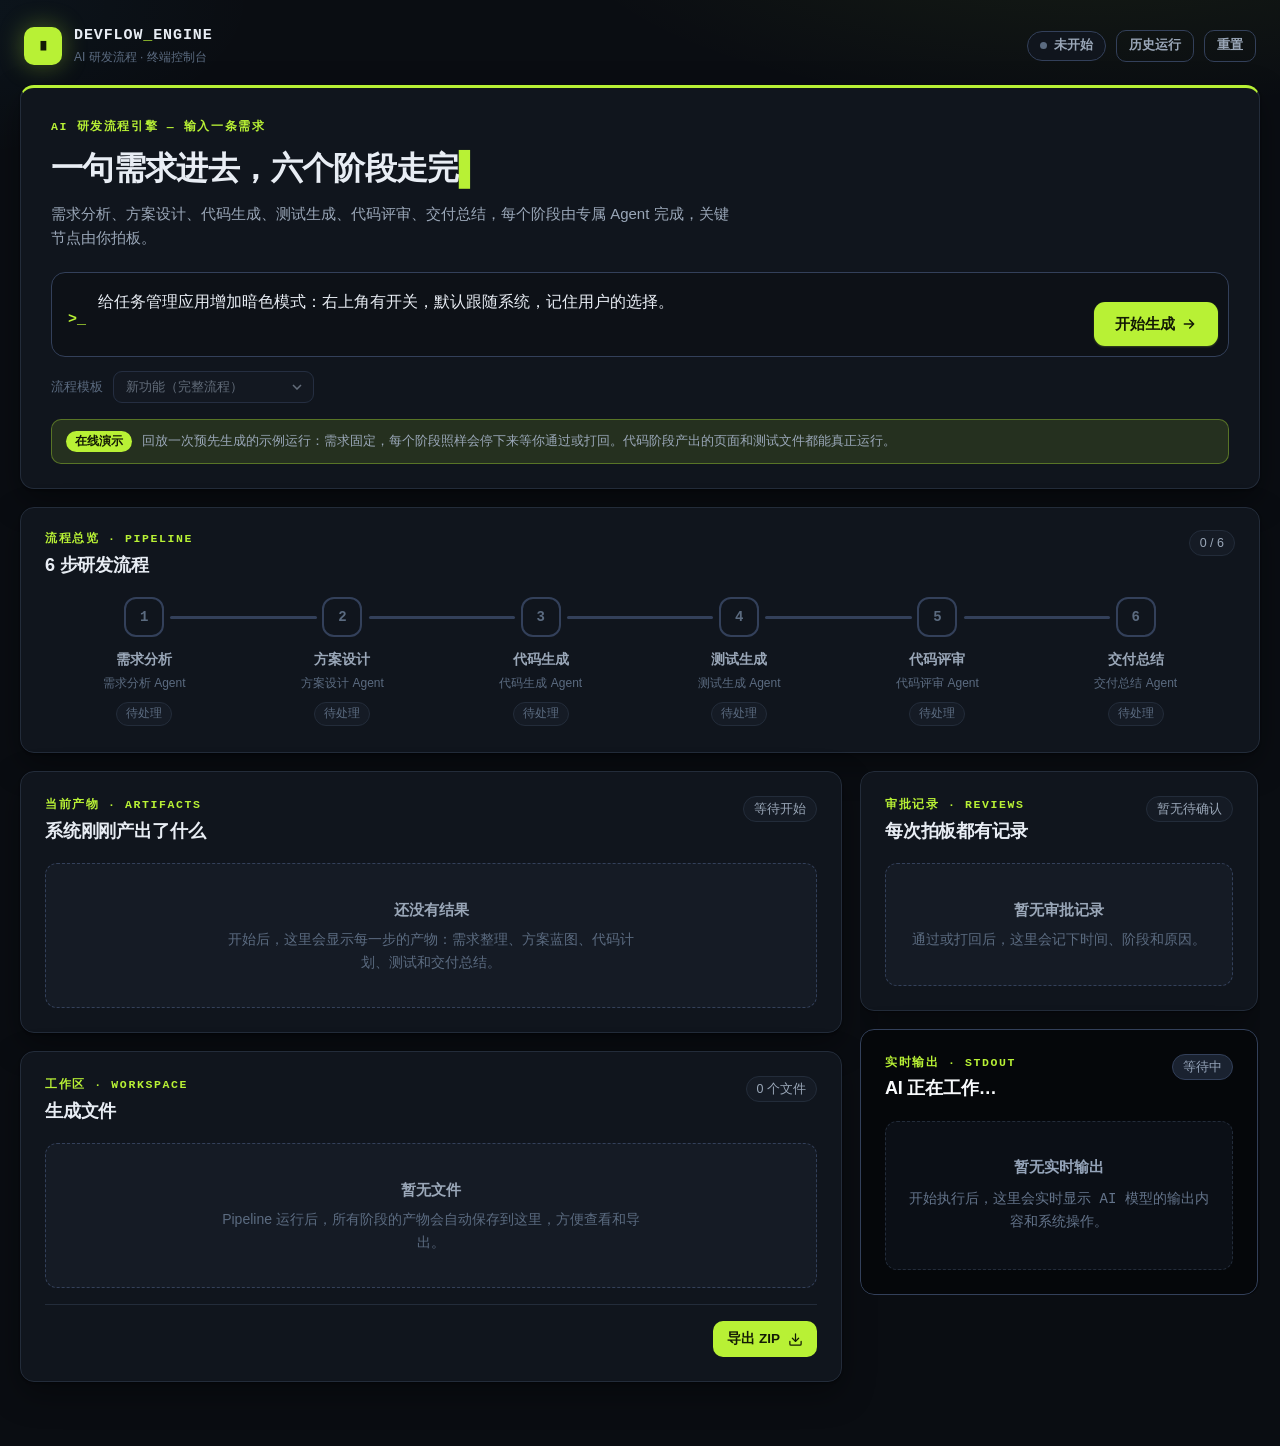
==== commit 6478a824: "DevFlow rework: running/failed states, pipeline recovery, SSE resume + locking, review-state UX, san" ====
--- a/index.html
+++ b/index.html
@@ -3,30 +3,39 @@
 <head>
   <meta charset="UTF-8">
   <meta name="viewport" content="width=device-width, initial-scale=1.0">
-  <title>DevFlow Engine</title>
-  <link rel="stylesheet" href="styles.css?v=clean-4">
+  <title>DevFlow Engine · 终端控制台</title>
+  <link rel="stylesheet" href="styles.css?v=console-1">
 </head>
 <body>
   <main class="app-shell" id="top">
     <header class="app-header">
       <a class="brand" href="#top" aria-label="DevFlow Engine">
-        <span class="brand-mark">D</span>
+        <span class="brand-mark">▮</span>
         <span>
-          <strong>DevFlow Engine</strong>
-          <small>AI 研发流程助手</small>
+          <strong>DEVFLOW<span class="brand-accent">_</span>ENGINE</strong>
+          <small>AI 研发流程 · 终端控制台</small>
         </span>
       </a>
       <div class="header-actions">
         <span class="status-pill" id="pipelineStatus">未开始</span>
+        <button class="ghost-button" id="historyButton" type="button" title="查看历史运行">历史运行</button>
         <button class="ghost-button" id="resetButton" type="button">重置</button>
+        <div class="history-panel hidden" id="historyPanel" role="dialog" aria-label="历史运行">
+          <div class="history-panel-head">
+            <strong>历史运行</strong>
+            <button class="ghost-button history-close" id="historyClose" type="button" aria-label="关闭">✕</button>
+          </div>
+          <div class="history-list" id="historyList"></div>
+        </div>
       </div>
     </header>
 
     <section class="input-card tile" id="runner" aria-labelledby="runnerTitle">
-      <p class="eyebrow">AI 研发流程引擎</p>
-      <h1 id="runnerTitle" class="input-title">一句需求进去，六个阶段走完</h1>
+      <p class="eyebrow">AI 研发流程引擎 — 输入一条需求</p>
+      <h1 id="runnerTitle" class="input-title">一句需求进去，六个阶段走完<span class="title-caret">▌</span></h1>
       <p class="input-sub">需求分析、方案设计、代码生成、测试生成、代码评审、交付总结，每个阶段由专属 Agent 完成，关键节点由你拍板。</p>
       <form class="request-command" id="requestForm">
+        <span class="prompt-sign" aria-hidden="true">&gt;_</span>
         <textarea id="requirementInput" rows="2" required placeholder="用一句话描述你要做的功能，例如：给任务列表加一个按截止日期排序"></textarea>
         <button class="primary-button run-button" type="submit">
           开始生成
@@ -42,19 +51,21 @@
           <option value="refactor">重构（跳过需求分析）</option>
         </select>
       </div>
-
-
     </section>
 
     <section class="stage-row-card tile" aria-labelledby="stageTitle">
       <div class="flow-heading">
         <div>
-          <p class="eyebrow">流程总览</p>
+          <p class="eyebrow">流程总览 · PIPELINE</p>
           <h2 id="stageTitle">6 步研发流程</h2>
         </div>
-        <span class="mini-badge" id="stageCount">0 / 6</span>
+        <div class="flow-badges">
+          <span class="mini-badge review-count-badge hidden" id="reviewCountBadge"></span>
+          <span class="mini-badge" id="stageCount">0 / 6</span>
+        </div>
       </div>
       <ol class="stage-row" id="stageList"></ol>
+      <p class="pipeline-failure hidden" id="failureBanner"></p>
     </section>
 
     <div class="main-grid">
@@ -62,10 +73,20 @@
         <section class="artifact-panel tile" id="artifacts" aria-labelledby="artifactTitle">
           <div class="section-heading">
             <div>
-              <p class="eyebrow">当前产物</p>
+              <p class="eyebrow">当前产物 · ARTIFACTS</p>
               <h2 id="artifactTitle">系统刚刚产出了什么</h2>
             </div>
             <span class="mini-badge" id="currentAgent">等待开始</span>
+          </div>
+
+          <!-- 审批置顶条：有待审批时常驻可见，通过 / 打回一点就到 -->
+          <div class="approval-bar hidden" id="approvalBar">
+            <span class="approval-bar__label"><strong id="approvalStageName"></strong> 等你拍板</span>
+            <input type="text" id="rejectReason" placeholder="打回原因（打回时必填）" autocomplete="off">
+            <div class="approval-bar__actions">
+              <button class="approve-button" id="approveButton" type="button">通过，继续</button>
+              <button class="reject-button" id="rejectButton" type="button">打回</button>
+            </div>
           </div>
 
           <div class="artifact-empty" id="artifactEmpty">
@@ -76,43 +97,12 @@
           <article class="artifact-card hidden" id="artifactCard">
             <div class="artifact-sections" id="artifactSections"></div>
           </article>
-
-          <!-- Hidden templates for stage-specific components -->
-          <div class="hidden">
-            <section id="prdMap" aria-label="PRD 图谱">
-              <div class="visual-plan-header">
-                <strong id="prdMapTitle">需求结构图</strong>
-                <p id="prdMapSummary"></p>
-              </div>
-              <div class="prd-map-flow" id="prdMapFlow"></div>
-            </section>
-            <section id="prototypePreview" aria-label="需求原型预览">
-              <div class="visual-plan-header">
-                <div>
-                  <strong id="prototypeTitle">低保真原型预览</strong>
-                  <p id="prototypeDesc">AI 产品经理根据需求分析自动生成的原型页面</p>
-                </div>
-                <button class="ghost-button expand-preview-btn" id="prototypeExpandBtn" type="button" title="全屏预览">全屏查看</button>
-              </div>
-              <div class="product-preview-frame" id="prototypeFrameWrap">
-                <iframe id="prototypeFrame" title="需求原型预览" sandbox="allow-scripts allow-same-origin allow-forms"></iframe>
-              </div>
-            </section>
-            <section id="visualPlan" aria-label="方案设计蓝图">
-              <div class="visual-plan-header">
-                <strong id="visualPlanTitle">方案蓝图</strong>
-                <p id="visualPlanSummary"></p>
-              </div>
-              <div class="blueprint-flow" id="blueprintFlow"></div>
-              <div class="blueprint-risks" id="blueprintRisks"></div>
-            </section>
-          </div>
         </section>
 
         <section class="workspace-panel tile" id="workspace" aria-labelledby="workspaceTitle">
           <div class="section-heading">
             <div>
-              <p class="eyebrow">工作区</p>
+              <p class="eyebrow">工作区 · WORKSPACE</p>
               <h2 id="workspaceTitle">生成文件</h2>
             </div>
             <span class="mini-badge" id="workspaceFileCount">0 个文件</span>
@@ -151,35 +141,30 @@
         <section class="review-panel tile" id="review" aria-labelledby="reviewTitle">
           <div class="section-heading">
             <div>
-              <p class="eyebrow">人工确认</p>
-              <h2 id="reviewTitle">这一步要不要继续？</h2>
-            </div>
-            <span class="mini-badge" id="reviewState">暂时不用确认</span>
-          </div>
-
-          <div class="review-empty" id="reviewEmpty">
-            <strong>现在不用你审批</strong>
-            <p>每个阶段产出后都会停下来等你确认，通过后才会进入下一环节。</p>
-          </div>
-
-          <div class="review-controls hidden" id="reviewControls">
-            <p class="review-tip">看完上面的产物后，选择是否让流程继续。打回会让系统带着你的原因重新生成这一阶段。</p>
-            <label for="rejectReason">如果要打回，写一句原因</label>
-            <textarea id="rejectReason" rows="3" placeholder="例如：缺少空状态处理"></textarea>
-            <div class="review-actions">
-              <button class="approve-button" id="approveButton" type="button">通过，继续下一步</button>
-              <button class="reject-button" id="rejectButton" type="button">打回，重新生成</button>
-            </div>
-          </div>
+              <p class="eyebrow">审批记录 · REVIEWS</p>
+              <h2 id="reviewTitle">每次拍板都有记录</h2>
+            </div>
+            <span class="mini-badge" id="reviewState">暂无待确认</span>
+          </div>
+
+          <div class="review-history-empty" id="reviewHistoryEmpty">
+            <strong>暂无审批记录</strong>
+            <p>通过或打回后，这里会记下时间、阶段和原因。</p>
+          </div>
+          <ol class="review-history" id="reviewHistoryList"></ol>
         </section>
 
         <section class="live-output-terminal tile" id="liveOutput" aria-live="polite">
           <div class="section-heading">
             <div>
-              <p class="eyebrow">实时输出</p>
+              <p class="eyebrow">实时输出 · STDOUT</p>
               <h2 id="liveOutputTitle">AI 正在工作…</h2>
             </div>
             <span class="mini-badge" id="liveOutputStage">等待中</span>
+          </div>
+          <div class="live-output-summary hidden" id="liveOutputSummary">
+            <span id="liveOutputSummaryText"></span>
+            <button class="ghost-button" id="liveOutputExpandBtn" type="button">展开查看</button>
           </div>
           <div class="live-output-stream" id="liveOutputStream">
             <div class="live-output-empty" id="liveOutputEmpty">
@@ -192,15 +177,13 @@
         <section class="obs-panel tile hidden" id="obsPanel" aria-labelledby="obsPanelTitle">
           <div class="section-heading">
             <div>
-              <p class="eyebrow">可观测性</p>
+              <p class="eyebrow">可观测性 · METRICS</p>
               <h2 id="obsPanelTitle">运行统计</h2>
             </div>
             <div class="obs-summary-row" id="obsSummary"></div>
           </div>
           <div class="obs-cards" id="obsCards"></div>
         </section>
-
-
       </div>
     </div>
 
@@ -208,7 +191,7 @@
     <section class="product-preview-section tile hidden" id="productPreviewSection" aria-labelledby="productPreviewTitle">
       <div class="section-heading">
         <div>
-          <p class="eyebrow">产品预览</p>
+          <p class="eyebrow">产品预览 · PREVIEW</p>
           <h2 id="productPreviewTitle">生成的页面效果</h2>
         </div>
         <div class="delivery-preview-actions">
@@ -225,60 +208,40 @@
     <section class="delivery-package tile hidden" id="deliveryPackage" aria-labelledby="deliveryTitle">
       <div class="section-heading">
         <div>
-          <p class="eyebrow">最终成果</p>
+          <p class="eyebrow">最终成果 · DELIVERY</p>
           <h2 id="deliveryTitle">交付包</h2>
         </div>
       </div>
       <div class="delivery-grid">
-        <article>
-          <span>产品变化</span>
-          <strong id="deliverySummaryTitle">等待生成</strong>
-          <p id="deliverySummaryText">流程完成后，这里会显示最终产品和交付说明。</p>
+        <article class="delivery-summary">
+          <span>交付总结</span>
+          <div class="delivery-summary-body markdown-document" id="deliverySummaryBody"></div>
         </article>
         <article>
-          <span>验收方式</span>
-          <strong id="deliveryValidationTitle">等待生成</strong>
-          <p id="deliveryValidationText">流程完成后，这里会显示怎么验证产品可用。</p>
+          <span>变更统计</span>
+          <div class="delivery-stats" id="deliveryStats"></div>
         </article>
         <article>
-          <span>变更文件</span>
+          <span>文件清单</span>
           <ul id="deliveryFiles"></ul>
         </article>
       </div>
     </section>
   </main>
-
-  <div class="hidden">
-    <div id="setupHint">
-      <span>⚡ 首次使用请先启动后端并配置 LLM API Key，详见 README.md</span>
-    </div>
-    <span id="nextStepTitle"></span>
-    <span id="nextStepHint"></span>
-    <div id="runMonitor">
-      <div id="runDot"></div>
-      <span id="runMonitorTitle"></span>
-      <span id="runMonitorDetail"></span>
-    </div>
-    <button id="stopButton" type="button">暂停</button>
-    <button id="autoRunButton" type="button">自动到确认点</button>
-    <textarea id="mrDraft" readonly></textarea>
-    <img id="pencilSketchImage" src="" alt="">
-    <a id="pencilSketchLink" href="#"></a>
-  </div>
 
   <div class="clarification-modal hidden" id="clarificationModal" role="dialog" aria-modal="true" aria-labelledby="clarificationTitle">
     <form class="clarification-dialog" id="clarificationForm">
       <div class="clarification-header">
-        <span>需求澄清 · <span id="clarificationProgress">1 / 4</span></span>
-        <strong id="clarificationTitle">先回答几个关键问题</strong>
-        <p id="clarificationSubtitle">一次只问一个问题，回答后进入下一题。</p>
+        <span>需求澄清 · <span id="clarificationProgress">1 / 2</span></span>
+        <strong id="clarificationTitle">需求有点含糊，先确认两点</strong>
+        <p id="clarificationSubtitle">一次只问一个问题，想到什么写什么；不想答就直接跳过生成。</p>
       </div>
       <div class="clarification-original">
         <span>原始需求</span>
         <p id="clarificationRequirement"></p>
       </div>
       <div class="clarification-step" id="clarificationStep">
-        <span id="clarificationStepLabel">目标用户</span>
+        <span id="clarificationStepLabel">给谁用</span>
         <strong id="clarificationStepQuestion"></strong>
         <small id="clarificationStepHint"></small>
         <textarea id="clarificationStepAnswer" rows="3"></textarea>
@@ -286,7 +249,8 @@
       <div class="clarification-dots" id="clarificationDots"></div>
       <div class="clarification-actions">
         <button class="ghost-button" id="clarificationCancel" type="button">先不生成</button>
-        <button class="secondary-button" id="clarificationRecommend" type="button">使用推荐回答</button>
+        <button class="ghost-button" id="clarificationSkip" type="button">跳过，直接生成</button>
+        <button class="secondary-button hidden" id="clarificationRecommend" type="button">使用推荐回答</button>
         <button class="ghost-button hidden" id="clarificationPrev" type="button">上一题</button>
         <button class="primary-button" id="clarificationNext" type="button">下一题</button>
       </div>
@@ -294,11 +258,11 @@
     </form>
   </div>
 
-  <script src="config.js?v=soft-bento-17"></script>
+  <script src="config.js?v=console-1"></script>
   <script src="demo-backend.js?v=demo-1"></script>
-  <script src="pipeline-core.js?v=soft-bento-17"></script>
-  <script src="clarification-flow.js?v=soft-bento-17"></script>
-  <script src="artifact-renderer.js?v=soft-bento-17"></script>
-  <script src="script.js?v=soft-bento-17"></script>
+  <script src="pipeline-core.js?v=console-1"></script>
+  <script src="clarification-flow.js?v=console-1"></script>
+  <script src="artifact-renderer.js?v=console-1"></script>
+  <script src="script.js?v=console-1"></script>
 </body>
 </html>
--- a/styles.css
+++ b/styles.css
@@ -1,31 +1,38 @@
 /* ============================================================
    DevFlow Engine · 界面样式
-   白底 + 天青主色，信息分层：输入 → 进度 → 产物 / 确认
+   设计语言：深色终端控制台 × 荧光绿
+   底色近黑、面板深灰、1px 冷灰边框；荧光绿是主强调色（完成/主按钮），
+   天青 = 进行中，琥珀 = 待你审批（最醒目），红色 = 失败，
+   灰色 = 待处理。等宽字体做标签与数字，流程轨是页面的主视觉。
    ============================================================ */
 
 :root {
-  --bg: #f5f7f9;
-  --surface: #ffffff;
-  --surface-2: #f8fafc;
-  --line: #e7ebf0;
-  --line-strong: #d7dde5;
-  --ink: #0f172a;
-  --ink-2: #475569;
-  --ink-3: #94a3b8;
-  --accent: #1f9cc4;
-  --accent-ink: #0e7ea3;
-  --accent-soft: #e8f6fb;
-  --accent-ring: rgba(31, 156, 196, 0.18);
-  --ok: #16a34a;
-  --ok-soft: #e9f8ef;
-  --warn: #d97706;
-  --warn-soft: #fef5e7;
-  --accent-danger: #dc2626;
-  --danger-soft: #fdecec;
-  --radius: 20px;
-  --radius-sm: 12px;
-  --shadow: 0 1px 2px rgba(15, 23, 42, 0.04), 0 8px 24px rgba(15, 23, 42, 0.04);
-  --mono: "SF Mono", "JetBrains Mono", Menlo, Consolas, monospace;
+  --bg: #0a0d12;
+  --bg-2: #0d1117;
+  --surface: #10151d;
+  --surface-2: #151b25;
+  --surface-3: #1a2230;
+  --line: #232c3a;
+  --line-strong: #33405a;
+  --ink: #e8edf4;
+  --ink-2: #9aa7b8;
+  --ink-3: #5b6b80;
+  --accent: #b8f135;          /* 荧光绿：主强调 / 已完成 */
+  --accent-ink: #131a05;
+  --accent-soft: rgba(184, 241, 53, 0.12);
+  --accent-ring: rgba(184, 241, 53, 0.22);
+  --run: #38bdf8;             /* 天青：进行中 */
+  --run-soft: rgba(56, 189, 248, 0.12);
+  --warn: #fbbf24;            /* 琥珀：待你审批 */
+  --warn-ink: #451a03;
+  --warn-soft: rgba(251, 191, 36, 0.14);
+  --danger: #f87171;
+  --danger-soft: rgba(248, 113, 113, 0.12);
+  --ok: #b8f135;
+  --radius: 14px;
+  --radius-sm: 9px;
+  --shadow: 0 1px 2px rgba(0, 0, 0, 0.4), 0 12px 32px rgba(0, 0, 0, 0.35);
+  --mono: "SF Mono", "JetBrains Mono", Menlo, Consolas, "Liberation Mono", monospace;
   --ease: cubic-bezier(0.22, 1, 0.36, 1);
 }
 
@@ -35,7 +42,10 @@
   min-width: 320px;
   margin: 0;
   color: var(--ink);
-  background: var(--bg);
+  background:
+    radial-gradient(900px 320px at 85% -80px, rgba(184, 241, 53, 0.07), transparent 60%),
+    radial-gradient(700px 300px at -10% 0, rgba(56, 189, 248, 0.06), transparent 55%),
+    var(--bg);
   font-family: -apple-system, BlinkMacSystemFont, "PingFang SC", "Hiragino Sans GB", "Segoe UI", "Microsoft YaHei", sans-serif;
   font-size: 15px;
   line-height: 1.6;
@@ -66,148 +76,245 @@
 }
 .main-grid { display: grid; grid-template-columns: minmax(0, 1fr) 400px; gap: 18px; align-items: start; }
 .main-left, .main-right { display: grid; gap: 18px; min-width: 0; }
-.main-right { position: sticky; top: 18px; max-height: calc(100vh - 36px); overflow-y: auto; scrollbar-width: none; border-radius: var(--radius); }
-.main-right::-webkit-scrollbar { display: none; }
+/* 右栏可滚动，但滚动条必须看得见（旧版 scrollbar-width: none 是缺陷） */
+.main-right {
+  position: sticky; top: 18px; max-height: calc(100vh - 36px); overflow-y: auto;
+  scrollbar-width: thin; scrollbar-color: var(--line-strong) transparent;
+  border-radius: var(--radius);
+  padding-right: 2px;
+}
+.main-right::-webkit-scrollbar { width: 8px; }
+.main-right::-webkit-scrollbar-thumb { background: var(--line-strong); border-radius: 4px; }
+.main-right::-webkit-scrollbar-track { background: transparent; }
 
 /* ---------- 通用元素 ---------- */
-.eyebrow { font-size: 12.5px; font-weight: 600; color: var(--accent-ink); letter-spacing: 0.02em; }
+.eyebrow {
+  font-family: var(--mono); font-size: 11.5px; font-weight: 600; color: var(--accent);
+  letter-spacing: 0.14em; text-transform: uppercase;
+}
 .section-heading, .flow-heading {
   display: flex; align-items: flex-start; justify-content: space-between; gap: 12px; margin-bottom: 18px;
 }
-.section-heading h2, .flow-heading h2 { margin-top: 2px; font-size: 18px; font-weight: 650; letter-spacing: -0.01em; }
+.section-heading h2, .flow-heading h2 { margin-top: 2px; font-size: 18px; font-weight: 700; letter-spacing: -0.01em; }
+.flow-badges { display: flex; gap: 8px; align-items: center; }
 .mini-badge {
   flex: none; display: inline-flex; align-items: center; height: 26px; padding: 0 10px; border-radius: 999px;
   background: var(--surface-2); border: 1px solid var(--line); color: var(--ink-2); font-size: 12.5px; white-space: nowrap;
   max-width: 220px; overflow: hidden; text-overflow: ellipsis;
 }
+.review-count-badge {
+  background: var(--warn-soft); border-color: rgba(251, 191, 36, 0.55); color: var(--warn); font-weight: 700;
+  animation: badge-pulse 1.6s infinite;
+}
+@keyframes badge-pulse { 50% { box-shadow: 0 0 0 5px rgba(251, 191, 36, 0.08); } }
 
 .primary-button, .secondary-button, .ghost-button, .approve-button, .reject-button {
   display: inline-flex; align-items: center; justify-content: center; gap: 6px;
-  height: 38px; padding: 0 16px; border-radius: 11px; font-size: 14px; font-weight: 600;
+  height: 38px; padding: 0 16px; border-radius: 10px; font-size: 14px; font-weight: 650;
   border: 1px solid transparent; text-decoration: none; transition: background .2s, border-color .2s, transform .2s, box-shadow .2s;
 }
-.primary-button { background: var(--accent); color: #fff; box-shadow: 0 1px 2px rgba(14, 126, 163, 0.3); }
-.primary-button:hover:not(:disabled) { background: var(--accent-ink); }
-.secondary-button { background: var(--accent-soft); color: var(--accent-ink); }
-.secondary-button:hover { background: #d9f0f8; }
-.ghost-button { background: var(--surface); border-color: var(--line); color: var(--ink-2); height: 32px; padding: 0 12px; font-size: 13px; }
-.ghost-button:hover { border-color: var(--line-strong); color: var(--ink); }
+.primary-button { background: var(--accent); color: var(--accent-ink); box-shadow: 0 1px 2px rgba(184, 241, 53, 0.25); }
+.primary-button:hover:not(:disabled) { background: #c9ff4d; }
+.secondary-button { background: var(--surface-3); color: var(--ink); border-color: var(--line-strong); }
+.secondary-button:hover { background: #222d3f; }
+.ghost-button { background: transparent; border-color: var(--line-strong); color: var(--ink-2); height: 32px; padding: 0 12px; font-size: 13px; }
+.ghost-button:hover { border-color: var(--ink-3); color: var(--ink); }
 
 /* ---------- 顶栏 ---------- */
-.app-header { display: flex; align-items: center; justify-content: space-between; padding: 4px 4px 0; }
+.app-header { display: flex; align-items: center; justify-content: space-between; padding: 4px 4px 0; gap: 12px; }
 .brand { display: flex; align-items: center; gap: 12px; text-decoration: none; }
 .brand-mark {
-  width: 36px; height: 36px; border-radius: 11px; display: grid; place-items: center;
-  background: linear-gradient(135deg, #38bdf8, #1f9cc4 60%, #0e7ea3); color: #fff; font-weight: 800; font-size: 16px;
-  box-shadow: 0 4px 12px rgba(31, 156, 196, 0.3);
-}
-.brand strong { display: block; font-size: 15px; font-weight: 700; letter-spacing: -0.01em; }
+  width: 38px; height: 38px; border-radius: 10px; display: grid; place-items: center;
+  background: var(--accent); color: var(--accent-ink); font-size: 20px; font-weight: 800; line-height: 1;
+  box-shadow: 0 0 24px rgba(184, 241, 53, 0.35);
+}
+.brand strong { display: block; font-family: var(--mono); font-size: 15px; font-weight: 700; letter-spacing: 0.06em; }
+.brand-accent { color: var(--accent); }
 .brand small { display: block; font-size: 12px; color: var(--ink-3); }
-.header-actions { display: flex; align-items: center; gap: 10px; }
+.header-actions { position: relative; display: flex; align-items: center; gap: 10px; }
 .status-pill {
   display: inline-flex; align-items: center; gap: 7px; height: 30px; padding: 0 12px; border-radius: 999px;
-  background: var(--surface); border: 1px solid var(--line); color: var(--ink-2); font-size: 13px; font-weight: 600;
+  background: var(--surface); border: 1px solid var(--line-strong); color: var(--ink-2); font-size: 13px; font-weight: 600;
 }
 .status-pill::before { content: ""; width: 7px; height: 7px; border-radius: 50%; background: var(--ink-3); }
-.status-pill.is-running { color: var(--accent-ink); border-color: #bfe6f3; background: var(--accent-soft); }
-.status-pill.is-running::before { background: var(--accent); animation: blink 1.2s infinite; }
-.status-pill.is-review { color: var(--warn); border-color: #f8deb5; background: var(--warn-soft); }
-.status-pill.is-review::before { background: var(--warn); }
-.status-pill.is-done { color: var(--ok); border-color: #c7ecd4; background: var(--ok-soft); }
-.status-pill.is-done::before { background: var(--ok); }
+.status-pill.is-running { color: var(--run); border-color: rgba(56, 189, 248, 0.5); background: var(--run-soft); }
+.status-pill.is-running::before { background: var(--run); animation: blink 1.2s infinite; }
+.status-pill.is-review { color: var(--warn); border-color: rgba(251, 191, 36, 0.55); background: var(--warn-soft); }
+.status-pill.is-review::before { background: var(--warn); animation: blink 1s infinite; }
+.status-pill.is-done { color: var(--accent); border-color: rgba(184, 241, 53, 0.4); background: var(--accent-soft); }
+.status-pill.is-done::before { background: var(--accent); }
+.status-pill.is-failed { color: var(--danger); border-color: rgba(248, 113, 113, 0.5); background: var(--danger-soft); }
+.status-pill.is-failed::before { background: var(--danger); }
 @keyframes blink { 50% { opacity: .3; } }
 
+/* ---------- 历史运行 ---------- */
+.history-panel {
+  position: absolute; top: calc(100% + 10px); right: 0; z-index: 900; width: min(380px, calc(100vw - 32px));
+  background: var(--surface-2); border: 1px solid var(--line-strong); border-radius: 12px; box-shadow: var(--shadow);
+  overflow: hidden;
+}
+.history-panel-head { display: flex; align-items: center; justify-content: space-between; padding: 12px 14px; border-bottom: 1px solid var(--line); }
+.history-panel-head strong { font-size: 14px; }
+.history-close { height: 26px; padding: 0 9px; }
+.history-list { max-height: 320px; overflow-y: auto; padding: 6px; display: grid; gap: 2px; }
+.history-item {
+  display: grid; gap: 2px; width: 100%; text-align: left; padding: 10px 12px; border: 0; border-radius: 9px;
+  background: transparent; color: var(--ink);
+}
+.history-item:hover { background: var(--surface-3); }
+.history-item__name { font-size: 13.5px; font-weight: 600; white-space: nowrap; overflow: hidden; text-overflow: ellipsis; }
+.history-item__meta { display: flex; gap: 8px; font-family: var(--mono); font-size: 11.5px; color: var(--ink-3); }
+.history-item__status { font-weight: 700; }
+.history-item__status.st-ready { color: var(--ink-2); }
+.history-item__status.st-running { color: var(--run); }
+.history-item__status.st-waiting_review { color: var(--warn); }
+.history-item__status.st-completed { color: var(--accent); }
+.history-item__status.st-failed { color: var(--danger); }
+.history-empty, .history-loading { padding: 18px 14px; text-align: center; color: var(--ink-3); font-size: 13px; }
+
 /* ---------- 输入区 ---------- */
-.input-card { padding: 30px 30px 24px; }
-.input-title { margin-top: 6px; font-size: clamp(24px, 2.6vw, 32px); font-weight: 700; letter-spacing: -0.02em; }
+.input-card { padding: 30px 30px 24px; border-top: 3px solid var(--accent); }
+.input-title { margin-top: 6px; font-size: clamp(24px, 2.6vw, 32px); font-weight: 800; letter-spacing: -0.02em; }
+.title-caret { color: var(--accent); animation: blink 1.1s infinite; }
 .input-sub { margin-top: 8px; color: var(--ink-2); max-width: 46em; }
 .request-command {
-  margin-top: 22px; display: flex; align-items: flex-end; gap: 12px; padding: 10px 10px 10px 18px;
-  border: 1.5px solid var(--line-strong); border-radius: 16px; background: var(--surface);
+  margin-top: 22px; display: flex; align-items: flex-end; gap: 12px; padding: 10px 10px 10px 16px;
+  border: 1.5px solid var(--line-strong); border-radius: 14px; background: var(--bg-2);
   transition: border-color .2s, box-shadow .2s;
 }
 .request-command:focus-within { border-color: var(--accent); box-shadow: 0 0 0 4px var(--accent-ring); }
+.prompt-sign { font-family: var(--mono); color: var(--accent); font-weight: 700; padding-bottom: 14px; flex: none; }
 .request-command textarea {
   flex: 1; min-height: 52px; max-height: 160px; resize: vertical; border: 0; outline: none; background: transparent;
-  padding: 6px 0; font-size: 16px; line-height: 1.6;
+  padding: 6px 0; font-size: 16px; line-height: 1.6; color: var(--ink);
 }
 .request-command textarea::placeholder { color: var(--ink-3); }
-.run-button { height: 44px; padding: 0 20px; border-radius: 12px; font-size: 15px; }
+.run-button { height: 44px; padding: 0 20px; border-radius: 11px; font-size: 15px; }
 .run-button svg { transition: transform .25s var(--ease); }
 .run-button:hover svg { transform: translateX(3px); }
 .template-selector { margin-top: 14px; display: flex; align-items: center; gap: 10px; }
 .template-label { font-size: 13px; color: var(--ink-3); }
 .template-selector select {
-  height: 32px; padding: 0 30px 0 12px; border-radius: 10px; border: 1px solid var(--line); background: var(--surface-2);
+  height: 32px; padding: 0 30px 0 12px; border-radius: 9px; border: 1px solid var(--line-strong); background: var(--surface-2);
   font-size: 13px; color: var(--ink-2); appearance: none;
-  background-image: url("data:image/svg+xml,%3Csvg xmlns='http://www.w3.org/2000/svg' width='10' height='6'%3E%3Cpath d='M1 1l4 4 4-4' stroke='%2394a3b8' stroke-width='1.5' fill='none'/%3E%3C/svg%3E");
+  background-image: url("data:image/svg+xml,%3Csvg xmlns='http://www.w3.org/2000/svg' width='10' height='6'%3E%3Cpath d='M1 1l4 4 4-4' stroke='%239aa7b8' stroke-width='1.5' fill='none'/%3E%3C/svg%3E");
   background-repeat: no-repeat; background-position: right 11px center;
 }
 
-/* ---------- 六步进度 ---------- */
+/* ---------- 六步流程轨（主视觉） ---------- */
+.stage-row-card { padding: 22px 24px 26px; }
 .stage-row { list-style: none; margin: 0; padding: 0; display: grid; grid-template-columns: repeat(6, minmax(0, 1fr)); }
 .stage-card {
   position: relative; display: flex; flex-direction: column; align-items: center; text-align: center; gap: 3px; padding: 0 6px;
 }
 .stage-card::before {
-  content: ""; position: absolute; top: 17px; left: calc(-50% + 22px); right: calc(50% + 22px); height: 2px; border-radius: 2px;
-  background: var(--line);
+  content: ""; position: absolute; top: 19px; left: calc(-50% + 26px); right: calc(50% + 26px); height: 3px; border-radius: 2px;
+  background: var(--line-strong);
 }
 .stage-card:first-child::before { display: none; }
-.stage-card.is-complete::before, .stage-card.is-current::before { background: var(--accent); }
+.stage-card.is-complete::before, .stage-card.is-running::before, .stage-card.is-waiting_review::before { background: var(--accent); }
+.stage-card.is-failed::before { background: var(--danger); }
 .card-num {
-  width: 36px; height: 36px; margin-bottom: 8px; border-radius: 50%; display: grid; place-items: center;
-  font-size: 14px; font-weight: 700; color: var(--ink-3); background: var(--surface); border: 2px solid var(--line);
+  position: relative; z-index: 1;
+  width: 40px; height: 40px; margin-bottom: 8px; border-radius: 12px; display: grid; place-items: center;
+  font-family: var(--mono); font-size: 14px; font-weight: 700; color: var(--ink-3);
+  background: var(--surface); border: 2px solid var(--line-strong);
   transition: all .3s var(--ease);
 }
 .card-name { font-size: 14px; font-weight: 650; color: var(--ink-2); }
 .card-agent { font-size: 12px; color: var(--ink-3); }
-.card-state { margin-top: 6px; font-size: 12px; padding: 1px 9px; border-radius: 999px; color: var(--ink-3); background: var(--surface-2); }
+.card-state { margin-top: 6px; font-family: var(--mono); font-size: 11.5px; padding: 2px 9px; border-radius: 999px; color: var(--ink-3); background: var(--surface-2); border: 1px solid var(--line); }
+.card-alert {
+  position: absolute; top: -6px; right: calc(50% - 34px); z-index: 2;
+  display: none; padding: 1px 7px; border-radius: 999px; background: var(--warn); color: var(--warn-ink);
+  font-size: 11px; font-weight: 800; line-height: 1.7; box-shadow: 0 0 0 3px var(--surface);
+}
+.stage-card.is-waiting_review .card-alert { display: block; animation: badge-pulse 1.6s infinite; }
 .stage-card.is-complete { cursor: pointer; }
-.stage-card.is-complete .card-num { background: var(--accent); border-color: var(--accent); color: transparent; position: relative; }
+.stage-card.is-complete .card-num { background: var(--accent); border-color: var(--accent); color: transparent; }
 .stage-card.is-complete .card-num::after {
-  content: ""; position: absolute; width: 12px; height: 7px; border-left: 2.5px solid #fff; border-bottom: 2.5px solid #fff;
+  content: ""; position: absolute; width: 13px; height: 7px; border-left: 2.5px solid var(--accent-ink); border-bottom: 2.5px solid var(--accent-ink);
   transform: translateY(-2px) rotate(-45deg);
 }
 .stage-card.is-complete .card-name { color: var(--ink); }
-.stage-card.is-complete .card-state { color: var(--accent-ink); background: var(--accent-soft); }
-.stage-card.is-complete:hover .card-name { color: var(--accent-ink); }
-.stage-card.is-current .card-num { border-color: var(--accent); color: var(--accent-ink); box-shadow: 0 0 0 5px var(--accent-ring); animation: ring 2s infinite; }
-.stage-card.is-current .card-name { color: var(--ink); }
-.stage-card.is-current .card-state { color: #fff; background: var(--accent); }
-@keyframes ring { 50% { box-shadow: 0 0 0 9px rgba(31, 156, 196, 0.06); } }
+.stage-card.is-complete .card-state { color: var(--accent); background: var(--accent-soft); border-color: rgba(184, 241, 53, 0.35); }
+.stage-card.is-complete:hover .card-name { color: var(--accent); }
+.stage-card.is-running .card-num { border-color: var(--run); color: var(--run); box-shadow: 0 0 0 5px var(--run-soft); animation: ring-run 1.8s infinite; }
+.stage-card.is-running .card-name { color: var(--ink); }
+.stage-card.is-running .card-state { color: #fff; background: var(--run); border-color: var(--run); }
+@keyframes ring-run { 50% { box-shadow: 0 0 0 10px rgba(56, 189, 248, 0.05); } }
+.stage-card.is-waiting_review { cursor: pointer; }
+.stage-card.is-waiting_review .card-num {
+  border-color: var(--warn); color: var(--warn); background: var(--warn-soft);
+  box-shadow: 0 0 0 5px rgba(251, 191, 36, 0.16); animation: ring-warn 1.4s infinite;
+}
+.stage-card.is-waiting_review .card-name { color: var(--ink); }
+.stage-card.is-waiting_review .card-state { color: var(--warn-ink); background: var(--warn); border-color: var(--warn); font-weight: 700; }
+@keyframes ring-warn { 50% { box-shadow: 0 0 0 11px rgba(251, 191, 36, 0.05); } }
+.stage-card.is-failed .card-num { border-color: var(--danger); color: var(--danger); background: var(--danger-soft); }
+.stage-card.is-failed .card-name { color: var(--ink); }
+.stage-card.is-failed .card-state { color: #fff; background: var(--danger); border-color: var(--danger); }
+.pipeline-failure {
+  margin-top: 16px; padding: 10px 14px; border-radius: 10px; background: var(--danger-soft);
+  border: 1px solid rgba(248, 113, 113, 0.4); color: #fca5a5; font-size: 13.5px;
+}
+.pipeline-failure strong { color: var(--danger); }
 
 /* ---------- 产物 ---------- */
-.artifact-empty, .review-empty, .workspace-empty, .live-output-empty {
-  display: grid; gap: 6px; place-items: center; text-align: center; padding: 34px 20px; border-radius: 16px;
+.artifact-empty, .review-history-empty, .workspace-empty, .live-output-empty {
+  display: grid; gap: 6px; place-items: center; text-align: center; padding: 34px 20px; border-radius: 12px;
   background: var(--surface-2); border: 1px dashed var(--line-strong); color: var(--ink-3); font-size: 14px;
 }
-.artifact-empty strong, .review-empty strong, .workspace-empty strong, .live-output-empty strong { color: var(--ink-2); font-size: 15px; }
-.artifact-empty p, .review-empty p, .workspace-empty p, .live-output-empty p { max-width: 30em; }
+.artifact-empty strong, .review-history-empty strong, .workspace-empty strong, .live-output-empty strong { color: var(--ink-2); font-size: 15px; }
+.artifact-empty p, .review-history-empty p, .workspace-empty p, .live-output-empty p { max-width: 30em; }
 .artifact-card { display: block; }
 .artifact-sections { display: grid; gap: 14px; }
 .artifact-section {
-  border: 1px solid var(--line); border-radius: 16px; overflow: hidden; background: var(--surface);
+  border: 1px solid var(--line); border-radius: 12px; overflow: hidden; background: var(--surface);
   transition: box-shadow .4s var(--ease);
 }
+.artifact-section.is-waiting_review { border-color: rgba(251, 191, 36, 0.6); box-shadow: 0 0 0 3px rgba(251, 191, 36, 0.08); }
+.artifact-section.is-failed { border-color: rgba(248, 113, 113, 0.55); }
 @keyframes rise { from { opacity: 0; transform: translateY(8px); } }
 .artifact-section-bar {
   display: flex; align-items: center; gap: 10px; padding: 12px 16px; cursor: pointer; background: var(--surface-2);
   border-bottom: 1px solid var(--line); user-select: none;
 }
-.artifact-section-agent { font-size: 12.5px; color: var(--ink-3); }
-.artifact-section-time { margin-left: auto; font-size: 12.5px; color: var(--ink-3); font-variant-numeric: tabular-nums; }
+.artifact-section-agent { font-size: 12.5px; color: var(--ink-3); font-family: var(--mono); }
+.artifact-section-time { margin-left: auto; font-size: 12.5px; color: var(--ink-3); font-variant-numeric: tabular-nums; font-family: var(--mono); }
 .artifact-section-toggle { width: 26px; height: 26px; border: 0; border-radius: 8px; background: transparent; color: var(--ink-3); }
 .artifact-section-toggle:hover { background: var(--line); color: var(--ink); }
 .artifact-section-body { padding: 4px 20px 20px; }
 .artifact-section-body.collapsed { display: none; }
-.stage-tag { display: inline-flex; align-items: center; height: 24px; padding: 0 10px; border-radius: 8px; font-size: 12.5px; font-weight: 650; }
-.stage-tag-req { color: #0e7ea3; background: #e3f4fa; }
-.stage-tag-design { color: #6d4ed6; background: #f0ecfd; }
-.stage-tag-code { color: #0f8a5f; background: #e5f6ee; }
-.stage-tag-test { color: #b45f06; background: #fdf1e2; }
-.stage-tag-review { color: #c0306b; background: #fce9f1; }
-.stage-tag-delivery { color: #0f766e; background: #e2f5f2; }
+.stage-tag { display: inline-flex; align-items: center; height: 24px; padding: 0 10px; border-radius: 7px; font-size: 12.5px; font-weight: 650; }
+.stage-tag-req { color: #7dd3fc; background: rgba(56, 189, 248, 0.14); }
+.stage-tag-design { color: #c4b5fd; background: rgba(139, 92, 246, 0.16); }
+.stage-tag-code { color: var(--accent); background: var(--accent-soft); }
+.stage-tag-test { color: #fcd34d; background: rgba(251, 191, 36, 0.13); }
+.stage-tag-review { color: #f9a8d4; background: rgba(236, 72, 153, 0.15); }
+.stage-tag-delivery { color: #5eead4; background: rgba(45, 212, 191, 0.13); }
+
+/* 产物摘要层：要点 + 改动文件 + 风险，全文默认折叠 */
+.artifact-summary { padding: 14px 20px 4px; display: grid; gap: 10px; }
+.summary-points { margin: 0; padding-left: 18px; display: grid; gap: 4px; color: var(--ink); font-size: 14px; line-height: 1.6; }
+.summary-points li::marker { color: var(--accent); }
+.summary-row { display: flex; flex-wrap: wrap; gap: 6px; align-items: center; font-size: 12.5px; }
+.summary-row__label { font-family: var(--mono); font-size: 11px; letter-spacing: 0.08em; color: var(--ink-3); text-transform: uppercase; margin-right: 2px; }
+.summary-chip {
+  padding: 2px 9px; border-radius: 999px; background: var(--surface-2); border: 1px solid var(--line);
+  font-family: var(--mono); font-size: 12px; color: var(--ink-2); max-width: 100%; overflow: hidden; text-overflow: ellipsis; white-space: nowrap;
+}
+.summary-chip--risk { background: var(--warn-soft); border-color: rgba(251, 191, 36, 0.4); color: #fcd34d; font-family: inherit; white-space: normal; }
+.summary-empty-note { color: var(--ink-3); font-size: 13px; }
+
+/* 评审结论卡片（结构化 verdict JSON 优先展示） */
+.verdict-card { margin: 14px 20px 0; padding: 14px 16px; border-radius: 10px; display: grid; gap: 8px; }
+.verdict-card strong { font-size: 15px; }
+.verdict-card ul { margin: 0; padding-left: 18px; font-size: 13.5px; line-height: 1.6; }
+.verdict-pass { background: var(--accent-soft); border: 1px solid rgba(184, 241, 53, 0.4); }
+.verdict-pass strong { color: var(--accent); }
+.verdict-reject { background: var(--danger-soft); border: 1px solid rgba(248, 113, 113, 0.45); }
+.verdict-reject strong { color: var(--danger); }
 
 /* Markdown */
 .markdown-document { color: var(--ink-2); font-size: 14.5px; line-height: 1.75; }
@@ -221,14 +328,14 @@
 .markdown-document li { margin: 3px 0; }
 .markdown-document li::marker { color: var(--ink-3); }
 .markdown-document strong { color: var(--ink); }
-.markdown-document code { font-family: var(--mono); font-size: 12.5px; padding: 1px 6px; border-radius: 6px; background: #eef6f9; color: var(--accent-ink); }
+.markdown-document code { font-family: var(--mono); font-size: 12.5px; padding: 1px 6px; border-radius: 6px; background: var(--surface-3); color: var(--accent); }
 .markdown-document pre {
-  margin: 12px 0; padding: 14px 16px; border-radius: 12px; background: #0f172a; color: #e2e8f0; overflow-x: auto;
-  font-family: var(--mono); font-size: 12.5px; line-height: 1.65;
+  margin: 12px 0; padding: 14px 16px; border-radius: 10px; background: #05070a; color: #dbe2ec; overflow-x: auto;
+  font-family: var(--mono); font-size: 12.5px; line-height: 1.65; border: 1px solid var(--line);
 }
 .markdown-document pre code { padding: 0; background: none; color: inherit; font-size: inherit; }
-.markdown-document blockquote { margin: 10px 0; padding: 8px 14px; border-left: 3px solid var(--warn); background: var(--warn-soft); border-radius: 0 10px 10px 0; color: #92400e; }
-.markdown-document table { width: 100%; margin: 12px 0; border-collapse: separate; border-spacing: 0; border: 1px solid var(--line); border-radius: 12px; overflow: hidden; font-size: 13.5px; }
+.markdown-document blockquote { margin: 10px 0; padding: 8px 14px; border-left: 3px solid var(--warn); background: var(--warn-soft); border-radius: 0 10px 10px 0; color: #fcd34d; }
+.markdown-document table { width: 100%; margin: 12px 0; border-collapse: separate; border-spacing: 0; border: 1px solid var(--line); border-radius: 10px; overflow: hidden; font-size: 13.5px; }
 .markdown-document th { background: var(--surface-2); color: var(--ink); font-weight: 650; text-align: left; }
 .markdown-document th, .markdown-document td { padding: 9px 12px; border-bottom: 1px solid var(--line); }
 .markdown-document tr:last-child td { border-bottom: 0; }
@@ -242,58 +349,58 @@
 .visual-plan-header .ghost-button { margin-left: auto; }
 
 .prd-map-inline, .visual-plan-inline, .prototype-inline, .product-preview-inline, .win98-viewers-wrap {
-  padding-top: 18px; border-top: 1px dashed var(--line);
+  padding-top: 18px; border-top: 1px dashed var(--line-strong);
 }
 .prd-map-flow { display: grid; grid-template-columns: repeat(auto-fit, minmax(170px, 1fr)); gap: 10px; }
-.prd-node { position: relative; padding: 14px; border-radius: 14px; background: var(--surface-2); border: 1px solid var(--line); }
+.prd-node { position: relative; padding: 14px; border-radius: 12px; background: var(--surface-2); border: 1px solid var(--line); }
 .prd-node-index { font-family: var(--mono); font-size: 11.5px; color: var(--ink-3); }
 .prd-node strong { display: block; margin-top: 2px; font-size: 14px; color: var(--ink); }
 .prd-node p { margin-top: 4px; font-size: 12.5px; color: var(--ink-2); line-height: 1.55; }
 .prd-node ul { margin: 8px 0 0; padding-left: 16px; font-size: 12.5px; color: var(--ink-2); }
 .prd-node::after { content: ""; position: absolute; left: 14px; right: 14px; top: 0; height: 3px; border-radius: 0 0 3px 3px; background: var(--ink-3); opacity: .5; }
-.prd-node-goal::after { background: #1f9cc4; opacity: 1; }
+.prd-node-goal::after { background: var(--accent); opacity: 1; }
 .prd-node-user::after { background: #8b5cf6; opacity: 1; }
-.prd-node-feature::after { background: #16a34a; opacity: 1; }
-.prd-node-prototype::after { background: #f59e0b; opacity: 1; }
+.prd-node-feature::after { background: #22c55e; opacity: 1; }
+.prd-node-prototype::after { background: var(--warn); opacity: 1; }
 .prd-node-acceptance::after { background: #ec4899; opacity: 1; }
 .prd-node-question::after { background: #94a3b8; opacity: 1; }
 
 .blueprint-flow { display: grid; grid-template-columns: repeat(auto-fit, minmax(150px, 1fr)); gap: 10px; counter-reset: bp; }
-.blueprint-node { position: relative; padding: 14px; border-radius: 14px; background: linear-gradient(180deg, #f3f0ff, #faf9ff); border: 1px solid #e6e0fb; }
-.blueprint-node span { font-family: var(--mono); font-size: 11.5px; color: #8b5cf6; font-weight: 700; }
+.blueprint-node { position: relative; padding: 14px; border-radius: 12px; background: var(--surface-2); border: 1px solid #3b2d6e; }
+.blueprint-node span { font-family: var(--mono); font-size: 11.5px; color: #a78bfa; font-weight: 700; }
 .blueprint-node strong { display: block; margin-top: 2px; font-size: 14px; color: var(--ink); }
 .blueprint-node p { margin-top: 4px; font-size: 12.5px; color: var(--ink-2); }
 .blueprint-risks { margin-top: 12px; display: flex; flex-wrap: wrap; gap: 8px; }
 .blueprint-risks:empty { display: none; }
 .blueprint-risks::before { content: "风险"; font-size: 12.5px; font-weight: 650; color: var(--warn); align-self: center; }
-.blueprint-risks span { padding: 3px 10px; border-radius: 999px; background: var(--warn-soft); color: #92400e; font-size: 12.5px; }
+.blueprint-risks span { padding: 3px 10px; border-radius: 999px; background: var(--warn-soft); color: #fcd34d; font-size: 12.5px; }
 
 /* 预览框 */
-.product-preview-frame { position: relative; border-radius: 14px; overflow: hidden; border: 1px solid var(--line); background: var(--surface-2); }
+.product-preview-frame { position: relative; border-radius: 12px; overflow: hidden; border: 1px solid var(--line-strong); background: var(--surface-2); }
 .product-preview-frame iframe { display: block; width: 100%; height: 420px; border: 0; background: #fff; }
-.product-preview-frame.is-expanded { position: fixed; inset: 4vh 4vw; z-index: 1001; border-radius: 18px; box-shadow: 0 30px 80px rgba(15, 23, 42, 0.35); }
+.product-preview-frame.is-expanded { position: fixed; inset: 4vh 4vw; z-index: 1001; border-radius: 14px; box-shadow: 0 30px 80px rgba(0, 0, 0, 0.6); }
 .product-preview-frame.is-expanded iframe { height: 100%; }
-.preview-backdrop { position: fixed; inset: 0; z-index: 1000; background: rgba(15, 23, 42, 0.45); backdrop-filter: blur(4px); }
+.preview-backdrop { position: fixed; inset: 0; z-index: 1000; background: rgba(5, 7, 10, 0.7); backdrop-filter: blur(4px); }
 .product-preview-section .product-preview-frame iframe { height: 520px; }
 .delivery-preview-actions { display: flex; gap: 8px; }
 
 /* 代码查看器 */
-.win98-viewer { border-radius: 14px; overflow: hidden; background: #0f172a; box-shadow: 0 10px 30px rgba(15, 23, 42, 0.15); }
+.win98-viewer { border-radius: 12px; overflow: hidden; background: #05070a; border: 1px solid var(--line-strong); box-shadow: 0 10px 30px rgba(0, 0, 0, 0.4); }
 .win98-viewer__inner { display: flex; flex-direction: column; }
-.win98-viewer__tabs { display: flex; gap: 2px; padding: 8px 8px 0; background: #0b1222; overflow-x: auto; }
+.win98-viewer__tabs { display: flex; gap: 2px; padding: 8px 8px 0; background: #0b0f16; overflow-x: auto; }
 .win98-viewer__tab {
-  padding: 7px 14px; border-radius: 9px 9px 0 0; font-family: var(--mono); font-size: 12px; color: #94a3b8; cursor: pointer; white-space: nowrap;
+  padding: 7px 14px; border-radius: 8px 8px 0 0; font-family: var(--mono); font-size: 12px; color: #7c8aa0; cursor: pointer; white-space: nowrap;
   transition: color .2s, background .2s;
 }
 .win98-viewer__tab:hover { color: #e2e8f0; }
-.win98-viewer__tab.active { background: #0f172a; color: #f8fafc; }
+.win98-viewer__tab.active { background: #05070a; color: var(--accent); }
 .win98-viewer__body { display: flex; max-height: 380px; overflow: auto; padding: 14px 0; font-family: var(--mono); font-size: 12.5px; line-height: 1.7; }
-.win98-viewer__lines { flex: none; display: flex; flex-direction: column; padding: 0 14px 0 16px; text-align: right; color: #475569; user-select: none; }
-.win98-viewer__code { flex: 1; padding-right: 16px; white-space: pre; color: #e2e8f0; }
+.win98-viewer__lines { flex: none; display: flex; flex-direction: column; padding: 0 14px 0 16px; text-align: right; color: #3d4a5e; user-select: none; }
+.win98-viewer__code { flex: 1; padding-right: 16px; white-space: pre; color: #dbe2ec; }
 .win98-viewer__empty { padding: 20px; color: #64748b; }
-.win98-viewer__footer { display: flex; justify-content: space-between; align-items: center; padding: 8px 14px; border-top: 1px solid #1e293b; font-size: 12px; color: #64748b; }
-.win98-viewer__copy { display: inline-flex; align-items: center; gap: 5px; height: 26px; padding: 0 10px; border: 1px solid #1e293b; border-radius: 8px; background: transparent; color: #cbd5e1; font-size: 12px; }
-.win98-viewer__copy:hover { background: #1e293b; }
+.win98-viewer__footer { display: flex; justify-content: space-between; align-items: center; padding: 8px 14px; border-top: 1px solid var(--line); font-size: 12px; color: #64748b; }
+.win98-viewer__copy { display: inline-flex; align-items: center; gap: 5px; height: 26px; padding: 0 10px; border: 1px solid var(--line-strong); border-radius: 8px; background: transparent; color: #cbd5e1; font-size: 12px; }
+.win98-viewer__copy:hover { background: var(--surface-3); }
 .win98-viewer__copy svg { width: 13px; height: 13px; }
 .code-keyword { color: #c792ea; }
 .code-string { color: #c3e88d; }
@@ -301,39 +408,73 @@
 .code-number { color: #f78c6c; }
 .code-variable { color: #82aaff; }
 
-/* ---------- 右栏：人工确认 ---------- */
-.review-panel { border-color: var(--line); transition: border-color .3s, box-shadow .3s; }
-.review-panel:has(.review-controls:not(.hidden)) { border-color: #f3cf96; box-shadow: 0 0 0 4px rgba(217, 119, 6, 0.08), var(--shadow); }
-.review-panel:has(.review-controls:not(.hidden)) #reviewState { color: var(--warn); background: var(--warn-soft); border-color: #f8deb5; }
-.review-empty { padding: 22px 16px; }
-.review-controls { display: grid; gap: 10px; }
-.review-tip { font-size: 13.5px; color: var(--ink-2); }
-.review-controls label { font-size: 13px; font-weight: 600; color: var(--ink-2); margin-top: 4px; }
-.review-controls textarea, .code-search-input, .clarification-step textarea {
-  width: 100%; border: 1.5px solid var(--line); border-radius: 12px; padding: 10px 12px; background: var(--surface-2); resize: vertical;
-  font-size: 14px; outline: none; transition: border-color .2s, box-shadow .2s, background .2s;
-}
-.review-controls textarea:focus, .code-search-input:focus, .clarification-step textarea:focus { border-color: var(--accent); background: #fff; box-shadow: 0 0 0 4px var(--accent-ring); }
-.review-actions { display: grid; grid-template-columns: 1fr 1fr; gap: 8px; margin-top: 2px; }
-.approve-button { height: 42px; background: var(--accent); color: #fff; }
-.approve-button:hover:not(:disabled) { background: var(--accent-ink); }
-.reject-button { height: 42px; background: var(--surface); border-color: #f3c7c7; color: var(--accent-danger); }
+/* ---------- 审批置顶条 ---------- */
+.approval-bar {
+  position: sticky; top: 12px; z-index: 30;
+  display: flex; flex-wrap: wrap; align-items: center; gap: 10px;
+  margin-bottom: 16px; padding: 12px 14px; border-radius: 12px;
+  background: linear-gradient(180deg, #2b2103, #201a06);
+  border: 1px solid rgba(251, 191, 36, 0.6);
+  box-shadow: 0 8px 28px rgba(0, 0, 0, 0.45);
+}
+.approval-bar__label { font-size: 14px; color: #fde68a; }
+.approval-bar__label strong { color: var(--warn); }
+.approval-bar input {
+  flex: 1; min-width: 140px; height: 38px; padding: 0 12px; border-radius: 9px;
+  border: 1px solid rgba(251, 191, 36, 0.45); background: rgba(10, 13, 18, 0.6); color: var(--ink);
+  font-size: 13.5px; outline: none;
+}
+.approval-bar input::placeholder { color: var(--ink-3); }
+.approval-bar input:focus { border-color: var(--warn); box-shadow: 0 0 0 3px rgba(251, 191, 36, 0.18); }
+.approval-bar__actions { display: flex; gap: 8px; }
+.approve-button { height: 38px; background: var(--accent); color: var(--accent-ink); }
+.approve-button:hover:not(:disabled) { background: #c9ff4d; }
+.reject-button { height: 38px; background: transparent; border-color: rgba(248, 113, 113, 0.6); color: var(--danger); }
 .reject-button:hover:not(:disabled) { background: var(--danger-soft); }
 
+/* ---------- 右栏：审批记录 ---------- */
+.review-panel { border-color: var(--line); }
+.review-panel.is-waiting { border-color: rgba(251, 191, 36, 0.55); box-shadow: 0 0 0 3px rgba(251, 191, 36, 0.07), var(--shadow); }
+.review-panel.is-waiting #reviewState { color: var(--warn); background: var(--warn-soft); border-color: rgba(251, 191, 36, 0.55); }
+.review-history { list-style: none; margin: 0; padding: 0; display: grid; gap: 8px; }
+.review-history:empty { display: none; }
+.review-history-item {
+  display: grid; grid-template-columns: auto 1fr auto; gap: 10px; align-items: start;
+  padding: 10px 12px; border-radius: 10px; background: var(--surface-2); border: 1px solid var(--line);
+}
+.review-history-item__icon { font-weight: 800; font-size: 14px; line-height: 1.5; }
+.review-history-item__icon.approve { color: var(--accent); }
+.review-history-item__icon.reject { color: var(--danger); }
+.review-history-item__body { min-width: 0; font-size: 13.5px; line-height: 1.5; }
+.review-history-item__body strong { color: var(--ink); }
+.review-history-item__reason { color: var(--ink-2); font-size: 13px; }
+.review-history-item__time { font-family: var(--mono); font-size: 11.5px; color: var(--ink-3); white-space: nowrap; }
+
 /* ---------- 右栏：实时输出 ---------- */
-.live-output-terminal { background: #0f172a; border-color: #0f172a; color: #cbd5e1; }
-.live-output-terminal .eyebrow { color: #7dd3fc; }
+.live-output-terminal { background: #05070a; border-color: var(--line-strong); color: #cbd5e1; }
+.live-output-terminal .eyebrow { color: var(--accent); }
 .live-output-terminal h2 { color: #f8fafc; }
-.live-output-terminal .mini-badge { background: #1e293b; border-color: #1e293b; color: #94a3b8; }
+.live-output-terminal .mini-badge { background: var(--surface-3); border-color: var(--line-strong); color: #94a3b8; }
+.live-output-summary {
+  display: flex; align-items: center; justify-content: space-between; gap: 10px;
+  margin-bottom: 10px; padding: 9px 12px; border-radius: 9px; background: var(--surface-2);
+  border: 1px solid var(--line-strong); font-family: var(--mono); font-size: 12.5px; color: var(--ink-2);
+}
+.live-output-summary .ghost-button { height: 26px; font-size: 12px; }
 .live-output-stream {
   max-height: 340px; min-height: 140px; overflow-y: auto; font-family: var(--mono); font-size: 12.5px; line-height: 1.7;
-  scrollbar-width: thin; scrollbar-color: #334155 transparent;
-}
-.live-output-terminal .live-output-empty { background: #111c33; border-color: #1e293b; color: #64748b; }
+  scrollbar-width: thin; scrollbar-color: var(--line-strong) transparent;
+}
+.live-output-stream::-webkit-scrollbar { width: 8px; }
+.live-output-stream::-webkit-scrollbar-thumb { background: var(--line-strong); border-radius: 4px; }
+.live-output-terminal .live-output-empty { background: #0b0f16; border-color: var(--line); color: #64748b; }
 .live-output-terminal .live-output-empty strong { color: #94a3b8; }
 .stream-chunk { white-space: pre-wrap; color: #cbd5e1; }
 .stream-system { margin: 4px 0; color: #7dd3fc; }
 .stream-error { margin: 4px 0; color: #fca5a5; }
+.live-archive { margin: 8px 0; border: 1px solid var(--line); border-radius: 8px; padding: 6px 10px; color: var(--ink-3); }
+.live-archive summary { cursor: pointer; font-size: 12px; }
+.live-archive summary:hover { color: var(--ink-2); }
 
 /* ---------- 右栏：运行统计 ---------- */
 .obs-panel .section-heading { flex-direction: column; margin-bottom: 14px; }
@@ -341,7 +482,7 @@
 .obs-metric { display: inline-flex; align-items: baseline; gap: 6px; padding: 4px 10px; border-radius: 999px; background: var(--surface-2); border: 1px solid var(--line); font-size: 12.5px; color: var(--ink-3); }
 .obs-metric strong { color: var(--ink); font-variant-numeric: tabular-nums; }
 .obs-cards { display: grid; grid-template-columns: 1fr 1fr; gap: 8px; }
-.obs-card { padding: 12px; border-radius: 12px; background: var(--surface-2); border: 1px solid var(--line); }
+.obs-card { padding: 12px; border-radius: 10px; background: var(--surface-2); border: 1px solid var(--line); }
 .obs-card-head { display: flex; justify-content: space-between; gap: 6px; margin-bottom: 8px; }
 .obs-card-stage { font-size: 13px; font-weight: 650; color: var(--ink); }
 .obs-card-model { font-size: 11.5px; color: var(--ink-3); white-space: nowrap; overflow: hidden; text-overflow: ellipsis; }
@@ -353,22 +494,22 @@
 /* ---------- 工作区 ---------- */
 .workspace-file-list { display: grid; gap: 6px; }
 .workspace-file-item {
-  display: flex; align-items: center; gap: 12px; padding: 10px 12px; border-radius: 12px; border: 1px solid var(--line);
+  display: flex; align-items: center; gap: 12px; padding: 10px 12px; border-radius: 10px; border: 1px solid var(--line);
   transition: border-color .2s, background .2s; animation: rise .4s var(--ease) both;
 }
 .workspace-file-item:hover { border-color: var(--line-strong); background: var(--surface-2); }
 .file-icon {
-  flex: none; width: 36px; height: 36px; border-radius: 10px; display: grid; place-items: center;
+  flex: none; width: 36px; height: 36px; border-radius: 9px; display: grid; place-items: center;
   font-family: var(--mono); font-size: 10px; font-weight: 700; background: var(--surface-2); color: var(--ink-3); border: 1px solid var(--line);
 }
-.file-icon[data-ext="md"] { background: #eef6f9; color: var(--accent-ink); border-color: #d6ecf4; }
-.file-icon[data-ext="html"] { background: #fdf1e2; color: #b45f06; border-color: #f8e0c2; }
-.file-icon[data-ext="css"] { background: #f0ecfd; color: #6d4ed6; border-color: #e1d9fb; }
-.file-icon[data-ext="js"] { background: #fefbe6; color: #a16207; border-color: #f6ecb5; }
+.file-icon[data-ext="md"] { background: rgba(56, 189, 248, 0.12); color: #7dd3fc; border-color: rgba(56, 189, 248, 0.3); }
+.file-icon[data-ext="html"] { background: rgba(251, 191, 36, 0.12); color: #fcd34d; border-color: rgba(251, 191, 36, 0.3); }
+.file-icon[data-ext="css"] { background: rgba(139, 92, 246, 0.14); color: #c4b5fd; border-color: rgba(139, 92, 246, 0.35); }
+.file-icon[data-ext="js"] { background: var(--accent-soft); color: var(--accent); border-color: rgba(184, 241, 53, 0.35); }
 .file-info { flex: 1; min-width: 0; display: flex; flex-direction: column; }
 .file-name { font-family: var(--mono); font-size: 13px; color: var(--ink); white-space: nowrap; overflow: hidden; text-overflow: ellipsis; }
 .file-size { font-size: 12px; color: var(--ink-3); }
-.file-link { font-size: 13px; font-weight: 600; color: var(--accent-ink); text-decoration: none; padding: 4px 10px; border-radius: 8px; }
+.file-link { font-size: 13px; font-weight: 600; color: var(--accent); text-decoration: none; padding: 4px 10px; border-radius: 8px; }
 .file-link:hover { background: var(--accent-soft); }
 .workspace-git { display: flex; flex-wrap: wrap; gap: 8px; margin-top: 14px; }
 .git-branch, .git-commit { display: inline-flex; align-items: center; gap: 6px; padding: 4px 10px; border-radius: 8px; background: var(--surface-2); border: 1px solid var(--line); font-family: var(--mono); font-size: 12px; color: var(--ink-2); }
@@ -378,11 +519,11 @@
 .code-search-results { margin-top: 8px; display: grid; gap: 4px; max-height: 260px; overflow-y: auto; }
 .code-search-result-item { display: flex; gap: 10px; align-items: flex-start; padding: 9px 10px; border-radius: 10px; background: var(--surface-2); }
 .code-search-kind { flex: none; padding: 2px 7px; border-radius: 6px; font-family: var(--mono); font-size: 11px; background: var(--line); color: var(--ink-2); }
-.kind-function { background: #e3f4fa; color: #0e7ea3; }
-.kind-class { background: #fce9f1; color: #c0306b; }
-.kind-html_element { background: #fdf1e2; color: #b45f06; }
-.kind-css_rule { background: #f0ecfd; color: #6d4ed6; }
-.kind-event { background: #e5f6ee; color: #0f8a5f; }
+.kind-function { background: rgba(56, 189, 248, 0.14); color: #7dd3fc; }
+.kind-class { background: rgba(236, 72, 153, 0.15); color: #f9a8d4; }
+.kind-html_element { background: rgba(251, 191, 36, 0.13); color: #fcd34d; }
+.kind-css_rule { background: rgba(139, 92, 246, 0.16); color: #c4b5fd; }
+.kind-event { background: var(--accent-soft); color: var(--accent); }
 .code-search-name { font-family: var(--mono); font-size: 13px; font-weight: 600; }
 .code-search-file { font-family: var(--mono); font-size: 11.5px; color: var(--ink-3); }
 .code-search-snippet { margin-top: 2px; font-family: var(--mono); font-size: 12px; color: var(--ink-2); white-space: nowrap; overflow: hidden; text-overflow: ellipsis; }
@@ -390,36 +531,45 @@
 .workspace-footer { display: flex; align-items: center; justify-content: space-between; gap: 12px; margin-top: 16px; padding-top: 16px; border-top: 1px solid var(--line); }
 #workspacePath { font-family: var(--mono); font-size: 12px; color: var(--ink-3); }
 .export-button {
-  display: inline-flex; align-items: center; gap: 8px; height: 36px; padding: 0 14px; border-radius: 11px;
-  background: var(--ink); color: #fff; text-decoration: none; font-size: 13.5px; font-weight: 600; transition: background .2s, transform .2s;
-}
-.export-button:hover { background: #1e293b; transform: translateY(-1px); }
+  display: inline-flex; align-items: center; gap: 8px; height: 36px; padding: 0 14px; border-radius: 10px;
+  background: var(--accent); color: var(--accent-ink); text-decoration: none; font-size: 13.5px; font-weight: 650; transition: background .2s, transform .2s;
+}
+.export-button:hover { background: #c9ff4d; transform: translateY(-1px); }
 .export-button__icon { display: grid; place-items: center; }
 .export-button__svg { width: 15px; height: 15px; }
 
 /* ---------- 交付包 ---------- */
-.delivery-package { border-color: #c7ecd4; background: linear-gradient(180deg, #f3fbf6, #fff 60%); }
-.delivery-package .eyebrow { color: var(--ok); }
+.delivery-package { border-color: rgba(184, 241, 53, 0.4); background: linear-gradient(180deg, rgba(184, 241, 53, 0.06), var(--surface) 55%); }
+.delivery-package .eyebrow { color: var(--accent); }
 .delivery-grid { display: grid; grid-template-columns: 1.3fr 1fr 1fr; gap: 12px; }
-.delivery-grid article { padding: 16px; border-radius: 14px; background: var(--surface); border: 1px solid var(--line); min-width: 0; }
-.delivery-grid span { font-size: 12.5px; color: var(--ink-3); }
+.delivery-grid article { padding: 16px; border-radius: 12px; background: var(--surface); border: 1px solid var(--line); min-width: 0; }
+.delivery-grid span { font-size: 12.5px; color: var(--ink-3); font-family: var(--mono); letter-spacing: 0.08em; text-transform: uppercase; }
 .delivery-grid strong { display: block; margin-top: 4px; font-size: 15px; line-height: 1.5; }
 .delivery-grid p { margin-top: 6px; font-size: 13.5px; color: var(--ink-2); }
 .delivery-grid ul { margin: 6px 0 0; padding: 0; list-style: none; display: grid; gap: 4px; }
-.delivery-grid li { font-family: var(--mono); font-size: 12.5px; color: var(--ink-2); padding: 4px 8px; border-radius: 6px; background: var(--surface-2); }
+.delivery-grid li { font-family: var(--mono); font-size: 12.5px; color: var(--ink-2); padding: 4px 8px; border-radius: 6px; background: var(--surface-2); overflow: hidden; text-overflow: ellipsis; white-space: nowrap; }
+.delivery-summary-body > *:first-child { margin-top: 8px; }
+.delivery-stats { display: grid; gap: 8px; margin-top: 8px; }
+.delivery-stat { display: flex; justify-content: space-between; align-items: baseline; font-size: 13.5px; color: var(--ink-2); }
+.delivery-stat strong { font-family: var(--mono); font-size: 18px; color: var(--accent); }
 
 /* ---------- 需求澄清弹窗 ---------- */
-.clarification-modal { position: fixed; inset: 0; z-index: 1100; display: grid; place-items: center; padding: 20px; background: rgba(15, 23, 42, 0.45); backdrop-filter: blur(4px); }
-.clarification-dialog { width: min(560px, 100%); display: grid; gap: 16px; padding: 26px; border-radius: 22px; background: var(--surface); box-shadow: 0 30px 80px rgba(15, 23, 42, 0.3); animation: rise .35s var(--ease); }
-.clarification-header span { font-size: 12.5px; font-weight: 600; color: var(--accent-ink); }
+.clarification-modal { position: fixed; inset: 0; z-index: 1100; display: grid; place-items: center; padding: 20px; background: rgba(5, 7, 10, 0.72); backdrop-filter: blur(4px); }
+.clarification-dialog { width: min(560px, 100%); display: grid; gap: 16px; padding: 26px; border-radius: 16px; background: var(--surface); border: 1px solid var(--line-strong); box-shadow: 0 30px 80px rgba(0, 0, 0, 0.6); animation: rise .35s var(--ease); }
+.clarification-header span { font-size: 12.5px; font-weight: 600; color: var(--accent); font-family: var(--mono); }
 .clarification-header strong { display: block; margin-top: 4px; font-size: 20px; }
 .clarification-header p { margin-top: 4px; font-size: 13.5px; color: var(--ink-3); }
-.clarification-original { padding: 12px 14px; border-radius: 12px; background: var(--surface-2); }
+.clarification-original { padding: 12px 14px; border-radius: 10px; background: var(--surface-2); border: 1px solid var(--line); }
 .clarification-original span, .clarification-step span { font-size: 12px; color: var(--ink-3); }
 .clarification-original p { margin-top: 2px; font-size: 14px; }
 .clarification-step { display: grid; gap: 6px; }
 .clarification-step strong { font-size: 16px; }
 .clarification-step small { font-size: 12.5px; color: var(--ink-3); }
+.clarification-step textarea {
+  width: 100%; border: 1.5px solid var(--line-strong); border-radius: 10px; padding: 10px 12px; background: var(--bg-2); resize: vertical;
+  font-size: 14px; outline: none; transition: border-color .2s, box-shadow .2s, background .2s; color: var(--ink);
+}
+.clarification-step textarea:focus { border-color: var(--accent); background: var(--surface); box-shadow: 0 0 0 4px var(--accent-ring); }
 .clarification-dots { display: flex; justify-content: center; gap: 6px; }
 .clarification-dots .dot { width: 7px; height: 7px; border-radius: 50%; background: var(--line-strong); transition: all .3s; }
 .clarification-dots .dot.done { background: var(--accent); opacity: .5; }
@@ -429,27 +579,37 @@
 
 /* ---------- 在线演示说明 ---------- */
 .demo-note {
-  display: flex; align-items: flex-start; gap: 10px; margin-top: 16px; padding: 11px 14px; border-radius: 12px;
-  background: var(--accent-soft); font-size: 13px; line-height: 1.6; color: var(--ink-2);
-}
-.demo-note__tag { flex: none; padding: 1px 9px; border-radius: 999px; background: var(--accent); color: #fff; font-size: 12px; font-weight: 600; }
+  display: flex; align-items: flex-start; gap: 10px; margin-top: 16px; padding: 11px 14px; border-radius: 10px;
+  background: var(--accent-soft); border: 1px solid rgba(184, 241, 53, 0.35); font-size: 13px; line-height: 1.6; color: var(--ink-2);
+}
+.demo-note__tag { flex: none; padding: 1px 9px; border-radius: 999px; background: var(--accent); color: var(--accent-ink); font-size: 12px; font-weight: 700; }
 .is-demo #requirementInput { color: var(--ink); cursor: default; resize: none; }
 .is-demo #templateSelector { opacity: .6; }
 
 /* ---------- 响应式 ---------- */
 @media (max-width: 1080px) {
-  .main-grid { grid-template-columns: 1fr; }
-  .main-right { position: static; max-height: none; overflow: visible; }
+  .main-grid { display: flex; flex-direction: column; }
+  .main-left, .main-right { display: contents; }
+  /* 堆叠时审批记录排在产物之前，终端随后，工作区最后 */
+  .review-panel { order: 1; }
+  .artifact-panel { order: 2; }
+  .live-output-terminal { order: 3; }
+  .workspace-panel { order: 4; }
+  .obs-panel { order: 5; }
+  .main-right { position: static; max-height: none; overflow: visible; padding-right: 0; }
 }
 @media (max-width: 720px) {
   .app-shell { width: calc(100% - 24px); padding-top: 12px; gap: 12px; }
-  .tile { padding: 18px; border-radius: 18px; }
+  .tile { padding: 18px; }
   .input-card { padding: 22px 18px 18px; }
   .request-command { flex-direction: column; align-items: stretch; padding: 12px; }
+  .prompt-sign { padding-bottom: 0; }
   .run-button { width: 100%; }
   .stage-row { grid-template-columns: repeat(6, 92px); overflow-x: auto; padding-bottom: 6px; }
-  .delivery-grid, .obs-cards, .review-actions { grid-template-columns: 1fr; }
+  .delivery-grid, .obs-cards { grid-template-columns: 1fr; }
   .brand small { display: none; }
+  .approval-bar__actions { width: 100%; }
+  .approval-bar__actions .approve-button, .approval-bar__actions .reject-button { flex: 1; }
 }
 @media (prefers-reduced-motion: reduce) {
   *, *::before, *::after { animation: none !important; transition: none !important; }
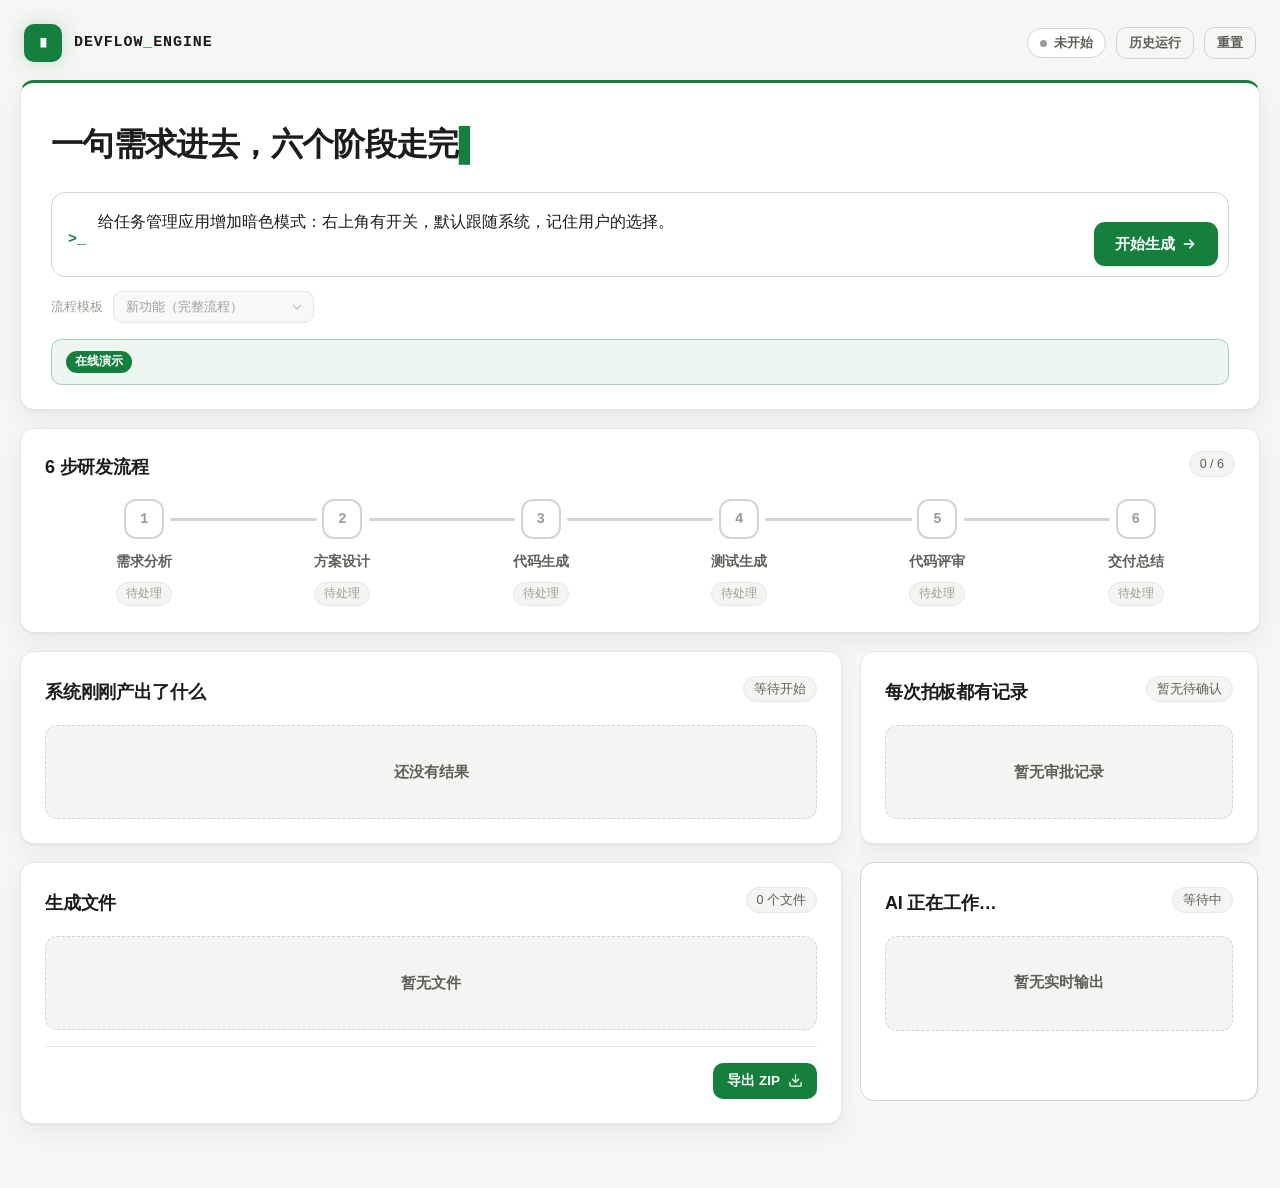
==== commit e808a4a1: "白色极简 UI：深绿主色 + 去掉装饰小字；修 JS 代码高亮撕碎 bug" ====
--- a/index.html
+++ b/index.html
@@ -13,7 +13,6 @@
         <span class="brand-mark">▮</span>
         <span>
           <strong>DEVFLOW<span class="brand-accent">_</span>ENGINE</strong>
-          <small>AI 研发流程 · 终端控制台</small>
         </span>
       </a>
       <div class="header-actions">
@@ -31,9 +30,7 @@
     </header>
 
     <section class="input-card tile" id="runner" aria-labelledby="runnerTitle">
-      <p class="eyebrow">AI 研发流程引擎 — 输入一条需求</p>
       <h1 id="runnerTitle" class="input-title">一句需求进去，六个阶段走完<span class="title-caret">▌</span></h1>
-      <p class="input-sub">需求分析、方案设计、代码生成、测试生成、代码评审、交付总结，每个阶段由专属 Agent 完成，关键节点由你拍板。</p>
       <form class="request-command" id="requestForm">
         <span class="prompt-sign" aria-hidden="true">&gt;_</span>
         <textarea id="requirementInput" rows="2" required placeholder="用一句话描述你要做的功能，例如：给任务列表加一个按截止日期排序"></textarea>
@@ -56,11 +53,9 @@
     <section class="stage-row-card tile" aria-labelledby="stageTitle">
       <div class="flow-heading">
         <div>
-          <p class="eyebrow">流程总览 · PIPELINE</p>
           <h2 id="stageTitle">6 步研发流程</h2>
         </div>
         <div class="flow-badges">
-          <span class="mini-badge review-count-badge hidden" id="reviewCountBadge"></span>
           <span class="mini-badge" id="stageCount">0 / 6</span>
         </div>
       </div>
@@ -73,7 +68,6 @@
         <section class="artifact-panel tile" id="artifacts" aria-labelledby="artifactTitle">
           <div class="section-heading">
             <div>
-              <p class="eyebrow">当前产物 · ARTIFACTS</p>
               <h2 id="artifactTitle">系统刚刚产出了什么</h2>
             </div>
             <span class="mini-badge" id="currentAgent">等待开始</span>
@@ -91,7 +85,6 @@
 
           <div class="artifact-empty" id="artifactEmpty">
             <strong>还没有结果</strong>
-            <p>开始后，这里会显示每一步的产物：需求整理、方案蓝图、代码计划、测试和交付总结。</p>
           </div>
 
           <article class="artifact-card hidden" id="artifactCard">
@@ -102,7 +95,6 @@
         <section class="workspace-panel tile" id="workspace" aria-labelledby="workspaceTitle">
           <div class="section-heading">
             <div>
-              <p class="eyebrow">工作区 · WORKSPACE</p>
               <h2 id="workspaceTitle">生成文件</h2>
             </div>
             <span class="mini-badge" id="workspaceFileCount">0 个文件</span>
@@ -110,7 +102,6 @@
           <div class="workspace-file-list" id="workspaceFileList">
             <div class="workspace-empty" id="workspaceEmpty">
               <strong>暂无文件</strong>
-              <p>Pipeline 运行后，所有阶段的产物会自动保存到这里，方便查看和导出。</p>
             </div>
           </div>
           <div class="workspace-git hidden" id="workspaceGit">
@@ -141,7 +132,6 @@
         <section class="review-panel tile" id="review" aria-labelledby="reviewTitle">
           <div class="section-heading">
             <div>
-              <p class="eyebrow">审批记录 · REVIEWS</p>
               <h2 id="reviewTitle">每次拍板都有记录</h2>
             </div>
             <span class="mini-badge" id="reviewState">暂无待确认</span>
@@ -149,7 +139,6 @@
 
           <div class="review-history-empty" id="reviewHistoryEmpty">
             <strong>暂无审批记录</strong>
-            <p>通过或打回后，这里会记下时间、阶段和原因。</p>
           </div>
           <ol class="review-history" id="reviewHistoryList"></ol>
         </section>
@@ -157,7 +146,6 @@
         <section class="live-output-terminal tile" id="liveOutput" aria-live="polite">
           <div class="section-heading">
             <div>
-              <p class="eyebrow">实时输出 · STDOUT</p>
               <h2 id="liveOutputTitle">AI 正在工作…</h2>
             </div>
             <span class="mini-badge" id="liveOutputStage">等待中</span>
@@ -169,7 +157,6 @@
           <div class="live-output-stream" id="liveOutputStream">
             <div class="live-output-empty" id="liveOutputEmpty">
               <strong>暂无实时输出</strong>
-              <p>开始执行后，这里会实时显示 AI 模型的输出内容和系统操作。</p>
             </div>
           </div>
         </section>
@@ -177,7 +164,6 @@
         <section class="obs-panel tile hidden" id="obsPanel" aria-labelledby="obsPanelTitle">
           <div class="section-heading">
             <div>
-              <p class="eyebrow">可观测性 · METRICS</p>
               <h2 id="obsPanelTitle">运行统计</h2>
             </div>
             <div class="obs-summary-row" id="obsSummary"></div>
@@ -191,7 +177,6 @@
     <section class="product-preview-section tile hidden" id="productPreviewSection" aria-labelledby="productPreviewTitle">
       <div class="section-heading">
         <div>
-          <p class="eyebrow">产品预览 · PREVIEW</p>
           <h2 id="productPreviewTitle">生成的页面效果</h2>
         </div>
         <div class="delivery-preview-actions">
@@ -208,7 +193,6 @@
     <section class="delivery-package tile hidden" id="deliveryPackage" aria-labelledby="deliveryTitle">
       <div class="section-heading">
         <div>
-          <p class="eyebrow">最终成果 · DELIVERY</p>
           <h2 id="deliveryTitle">交付包</h2>
         </div>
       </div>
--- a/styles.css
+++ b/styles.css
@@ -1,37 +1,38 @@
 /* ============================================================
    DevFlow Engine · 界面样式
-   设计语言：深色终端控制台 × 荧光绿
-   底色近黑、面板深灰、1px 冷灰边框；荧光绿是主强调色（完成/主按钮），
+   设计语言：白色极简 × 深绿
+   底色米白、面板纯白、1px 浅灰边框；深绿是主强调色（完成/主按钮），
    天青 = 进行中，琥珀 = 待你审批（最醒目），红色 = 失败，
    灰色 = 待处理。等宽字体做标签与数字，流程轨是页面的主视觉。
+   小字只留内容、状态与数据：装饰性眉题与说明文字已全部去掉。
    ============================================================ */
 
 :root {
-  --bg: #0a0d12;
-  --bg-2: #0d1117;
-  --surface: #10151d;
-  --surface-2: #151b25;
-  --surface-3: #1a2230;
-  --line: #232c3a;
-  --line-strong: #33405a;
-  --ink: #e8edf4;
-  --ink-2: #9aa7b8;
-  --ink-3: #5b6b80;
-  --accent: #b8f135;          /* 荧光绿：主强调 / 已完成 */
-  --accent-ink: #131a05;
-  --accent-soft: rgba(184, 241, 53, 0.12);
-  --accent-ring: rgba(184, 241, 53, 0.22);
-  --run: #38bdf8;             /* 天青：进行中 */
-  --run-soft: rgba(56, 189, 248, 0.12);
-  --warn: #fbbf24;            /* 琥珀：待你审批 */
-  --warn-ink: #451a03;
-  --warn-soft: rgba(251, 191, 36, 0.14);
-  --danger: #f87171;
-  --danger-soft: rgba(248, 113, 113, 0.12);
-  --ok: #b8f135;
+  --bg: #f6f6f4;
+  --bg-2: #ffffff;
+  --surface: #ffffff;
+  --surface-2: #f4f4f2;
+  --surface-3: #ececea;
+  --line: #e7e7e4;
+  --line-strong: #d4d4d0;
+  --ink: #1c1c1a;
+  --ink-2: #5f5f5a;
+  --ink-3: #9c9c96;
+  --accent: #15803d;          /* 深绿：主强调 / 已完成 */
+  --accent-ink: #ffffff;
+  --accent-soft: rgba(21, 128, 61, 0.08);
+  --accent-ring: rgba(21, 128, 61, 0.16);
+  --run: #0284c7;             /* 天青：进行中 */
+  --run-soft: rgba(2, 132, 199, 0.08);
+  --warn: #b45309;            /* 琥珀：待你审批 */
+  --warn-ink: #ffffff;
+  --warn-soft: rgba(180, 83, 9, 0.08);
+  --danger: #dc2626;
+  --danger-soft: rgba(220, 38, 38, 0.08);
+  --ok: #15803d;
   --radius: 14px;
   --radius-sm: 9px;
-  --shadow: 0 1px 2px rgba(0, 0, 0, 0.4), 0 12px 32px rgba(0, 0, 0, 0.35);
+  --shadow: 0 1px 2px rgba(16, 24, 40, 0.05), 0 8px 24px rgba(16, 24, 40, 0.06);
   --mono: "SF Mono", "JetBrains Mono", Menlo, Consolas, "Liberation Mono", monospace;
   --ease: cubic-bezier(0.22, 1, 0.36, 1);
 }
@@ -42,10 +43,7 @@
   min-width: 320px;
   margin: 0;
   color: var(--ink);
-  background:
-    radial-gradient(900px 320px at 85% -80px, rgba(184, 241, 53, 0.07), transparent 60%),
-    radial-gradient(700px 300px at -10% 0, rgba(56, 189, 248, 0.06), transparent 55%),
-    var(--bg);
+  background: var(--bg);
   font-family: -apple-system, BlinkMacSystemFont, "PingFang SC", "Hiragino Sans GB", "Segoe UI", "Microsoft YaHei", sans-serif;
   font-size: 15px;
   line-height: 1.6;
@@ -88,10 +86,6 @@
 .main-right::-webkit-scrollbar-track { background: transparent; }
 
 /* ---------- 通用元素 ---------- */
-.eyebrow {
-  font-family: var(--mono); font-size: 11.5px; font-weight: 600; color: var(--accent);
-  letter-spacing: 0.14em; text-transform: uppercase;
-}
 .section-heading, .flow-heading {
   display: flex; align-items: flex-start; justify-content: space-between; gap: 12px; margin-bottom: 18px;
 }
@@ -102,21 +96,17 @@
   background: var(--surface-2); border: 1px solid var(--line); color: var(--ink-2); font-size: 12.5px; white-space: nowrap;
   max-width: 220px; overflow: hidden; text-overflow: ellipsis;
 }
-.review-count-badge {
-  background: var(--warn-soft); border-color: rgba(251, 191, 36, 0.55); color: var(--warn); font-weight: 700;
-  animation: badge-pulse 1.6s infinite;
-}
-@keyframes badge-pulse { 50% { box-shadow: 0 0 0 5px rgba(251, 191, 36, 0.08); } }
+@keyframes badge-pulse { 50% { box-shadow: 0 0 0 5px rgba(180, 83, 9, 0.08); } }
 
 .primary-button, .secondary-button, .ghost-button, .approve-button, .reject-button {
   display: inline-flex; align-items: center; justify-content: center; gap: 6px;
   height: 38px; padding: 0 16px; border-radius: 10px; font-size: 14px; font-weight: 650;
   border: 1px solid transparent; text-decoration: none; transition: background .2s, border-color .2s, transform .2s, box-shadow .2s;
 }
-.primary-button { background: var(--accent); color: var(--accent-ink); box-shadow: 0 1px 2px rgba(184, 241, 53, 0.25); }
-.primary-button:hover:not(:disabled) { background: #c9ff4d; }
+.primary-button { background: var(--accent); color: var(--accent-ink); box-shadow: 0 1px 2px rgba(21, 128, 61, 0.2); }
+.primary-button:hover:not(:disabled) { background: #166534; }
 .secondary-button { background: var(--surface-3); color: var(--ink); border-color: var(--line-strong); }
-.secondary-button:hover { background: #222d3f; }
+.secondary-button:hover { background: #ececea; }
 .ghost-button { background: transparent; border-color: var(--line-strong); color: var(--ink-2); height: 32px; padding: 0 12px; font-size: 13px; }
 .ghost-button:hover { border-color: var(--ink-3); color: var(--ink); }
 
@@ -126,7 +116,7 @@
 .brand-mark {
   width: 38px; height: 38px; border-radius: 10px; display: grid; place-items: center;
   background: var(--accent); color: var(--accent-ink); font-size: 20px; font-weight: 800; line-height: 1;
-  box-shadow: 0 0 24px rgba(184, 241, 53, 0.35);
+  box-shadow: 0 0 20px rgba(21, 128, 61, 0.22);
 }
 .brand strong { display: block; font-family: var(--mono); font-size: 15px; font-weight: 700; letter-spacing: 0.06em; }
 .brand-accent { color: var(--accent); }
@@ -137,20 +127,20 @@
   background: var(--surface); border: 1px solid var(--line-strong); color: var(--ink-2); font-size: 13px; font-weight: 600;
 }
 .status-pill::before { content: ""; width: 7px; height: 7px; border-radius: 50%; background: var(--ink-3); }
-.status-pill.is-running { color: var(--run); border-color: rgba(56, 189, 248, 0.5); background: var(--run-soft); }
+.status-pill.is-running { color: var(--run); border-color: rgba(2, 132, 199, 0.4); background: var(--run-soft); }
 .status-pill.is-running::before { background: var(--run); animation: blink 1.2s infinite; }
-.status-pill.is-review { color: var(--warn); border-color: rgba(251, 191, 36, 0.55); background: var(--warn-soft); }
+.status-pill.is-review { color: var(--warn); border-color: rgba(180, 83, 9, 0.4); background: var(--warn-soft); }
 .status-pill.is-review::before { background: var(--warn); animation: blink 1s infinite; }
-.status-pill.is-done { color: var(--accent); border-color: rgba(184, 241, 53, 0.4); background: var(--accent-soft); }
+.status-pill.is-done { color: var(--accent); border-color: rgba(21, 128, 61, 0.35); background: var(--accent-soft); }
 .status-pill.is-done::before { background: var(--accent); }
-.status-pill.is-failed { color: var(--danger); border-color: rgba(248, 113, 113, 0.5); background: var(--danger-soft); }
+.status-pill.is-failed { color: var(--danger); border-color: rgba(220, 38, 38, 0.4); background: var(--danger-soft); }
 .status-pill.is-failed::before { background: var(--danger); }
 @keyframes blink { 50% { opacity: .3; } }
 
 /* ---------- 历史运行 ---------- */
 .history-panel {
   position: absolute; top: calc(100% + 10px); right: 0; z-index: 900; width: min(380px, calc(100vw - 32px));
-  background: var(--surface-2); border: 1px solid var(--line-strong); border-radius: 12px; box-shadow: var(--shadow);
+  background: var(--surface); border: 1px solid var(--line-strong); border-radius: 12px; box-shadow: var(--shadow);
   overflow: hidden;
 }
 .history-panel-head { display: flex; align-items: center; justify-content: space-between; padding: 12px 14px; border-bottom: 1px solid var(--line); }
@@ -222,7 +212,6 @@
   transition: all .3s var(--ease);
 }
 .card-name { font-size: 14px; font-weight: 650; color: var(--ink-2); }
-.card-agent { font-size: 12px; color: var(--ink-3); }
 .card-state { margin-top: 6px; font-family: var(--mono); font-size: 11.5px; padding: 2px 9px; border-radius: 999px; color: var(--ink-3); background: var(--surface-2); border: 1px solid var(--line); }
 .card-alert {
   position: absolute; top: -6px; right: calc(50% - 34px); z-index: 2;
@@ -237,26 +226,26 @@
   transform: translateY(-2px) rotate(-45deg);
 }
 .stage-card.is-complete .card-name { color: var(--ink); }
-.stage-card.is-complete .card-state { color: var(--accent); background: var(--accent-soft); border-color: rgba(184, 241, 53, 0.35); }
+.stage-card.is-complete .card-state { color: var(--accent); background: var(--accent-soft); border-color: rgba(21, 128, 61, 0.3); }
 .stage-card.is-complete:hover .card-name { color: var(--accent); }
 .stage-card.is-running .card-num { border-color: var(--run); color: var(--run); box-shadow: 0 0 0 5px var(--run-soft); animation: ring-run 1.8s infinite; }
 .stage-card.is-running .card-name { color: var(--ink); }
 .stage-card.is-running .card-state { color: #fff; background: var(--run); border-color: var(--run); }
-@keyframes ring-run { 50% { box-shadow: 0 0 0 10px rgba(56, 189, 248, 0.05); } }
+@keyframes ring-run { 50% { box-shadow: 0 0 0 10px rgba(2, 132, 199, 0.06); } }
 .stage-card.is-waiting_review { cursor: pointer; }
 .stage-card.is-waiting_review .card-num {
   border-color: var(--warn); color: var(--warn); background: var(--warn-soft);
-  box-shadow: 0 0 0 5px rgba(251, 191, 36, 0.16); animation: ring-warn 1.4s infinite;
+  box-shadow: 0 0 0 5px rgba(180, 83, 9, 0.15); animation: ring-warn 1.4s infinite;
 }
 .stage-card.is-waiting_review .card-name { color: var(--ink); }
 .stage-card.is-waiting_review .card-state { color: var(--warn-ink); background: var(--warn); border-color: var(--warn); font-weight: 700; }
-@keyframes ring-warn { 50% { box-shadow: 0 0 0 11px rgba(251, 191, 36, 0.05); } }
+@keyframes ring-warn { 50% { box-shadow: 0 0 0 11px rgba(180, 83, 9, 0.06); } }
 .stage-card.is-failed .card-num { border-color: var(--danger); color: var(--danger); background: var(--danger-soft); }
 .stage-card.is-failed .card-name { color: var(--ink); }
 .stage-card.is-failed .card-state { color: #fff; background: var(--danger); border-color: var(--danger); }
 .pipeline-failure {
   margin-top: 16px; padding: 10px 14px; border-radius: 10px; background: var(--danger-soft);
-  border: 1px solid rgba(248, 113, 113, 0.4); color: #fca5a5; font-size: 13.5px;
+  border: 1px solid rgba(220, 38, 38, 0.35); color: #b91c1c; font-size: 13.5px;
 }
 .pipeline-failure strong { color: var(--danger); }
 
@@ -273,26 +262,24 @@
   border: 1px solid var(--line); border-radius: 12px; overflow: hidden; background: var(--surface);
   transition: box-shadow .4s var(--ease);
 }
-.artifact-section.is-waiting_review { border-color: rgba(251, 191, 36, 0.6); box-shadow: 0 0 0 3px rgba(251, 191, 36, 0.08); }
-.artifact-section.is-failed { border-color: rgba(248, 113, 113, 0.55); }
+.artifact-section.is-waiting_review { border-color: rgba(180, 83, 9, 0.5); box-shadow: 0 0 0 3px rgba(180, 83, 9, 0.08); }
+.artifact-section.is-failed { border-color: rgba(220, 38, 38, 0.5); }
 @keyframes rise { from { opacity: 0; transform: translateY(8px); } }
 .artifact-section-bar {
   display: flex; align-items: center; gap: 10px; padding: 12px 16px; cursor: pointer; background: var(--surface-2);
   border-bottom: 1px solid var(--line); user-select: none;
 }
-.artifact-section-agent { font-size: 12.5px; color: var(--ink-3); font-family: var(--mono); }
-.artifact-section-time { margin-left: auto; font-size: 12.5px; color: var(--ink-3); font-variant-numeric: tabular-nums; font-family: var(--mono); }
-.artifact-section-toggle { width: 26px; height: 26px; border: 0; border-radius: 8px; background: transparent; color: var(--ink-3); }
+.artifact-section-toggle { margin-left: auto; width: 26px; height: 26px; border: 0; border-radius: 8px; background: transparent; color: var(--ink-3); }
 .artifact-section-toggle:hover { background: var(--line); color: var(--ink); }
 .artifact-section-body { padding: 4px 20px 20px; }
 .artifact-section-body.collapsed { display: none; }
 .stage-tag { display: inline-flex; align-items: center; height: 24px; padding: 0 10px; border-radius: 7px; font-size: 12.5px; font-weight: 650; }
-.stage-tag-req { color: #7dd3fc; background: rgba(56, 189, 248, 0.14); }
-.stage-tag-design { color: #c4b5fd; background: rgba(139, 92, 246, 0.16); }
+.stage-tag-req { color: #0369a1; background: rgba(2, 132, 199, 0.08); }
+.stage-tag-design { color: #6d28d9; background: rgba(109, 40, 217, 0.08); }
 .stage-tag-code { color: var(--accent); background: var(--accent-soft); }
-.stage-tag-test { color: #fcd34d; background: rgba(251, 191, 36, 0.13); }
-.stage-tag-review { color: #f9a8d4; background: rgba(236, 72, 153, 0.15); }
-.stage-tag-delivery { color: #5eead4; background: rgba(45, 212, 191, 0.13); }
+.stage-tag-test { color: #92400e; background: rgba(180, 83, 9, 0.08); }
+.stage-tag-review { color: #be185d; background: rgba(190, 24, 93, 0.08); }
+.stage-tag-delivery { color: #0f766e; background: rgba(15, 118, 110, 0.08); }
 
 /* 产物摘要层：要点 + 改动文件 + 风险，全文默认折叠 */
 .artifact-summary { padding: 14px 20px 4px; display: grid; gap: 10px; }
@@ -304,16 +291,16 @@
   padding: 2px 9px; border-radius: 999px; background: var(--surface-2); border: 1px solid var(--line);
   font-family: var(--mono); font-size: 12px; color: var(--ink-2); max-width: 100%; overflow: hidden; text-overflow: ellipsis; white-space: nowrap;
 }
-.summary-chip--risk { background: var(--warn-soft); border-color: rgba(251, 191, 36, 0.4); color: #fcd34d; font-family: inherit; white-space: normal; }
+.summary-chip--risk { background: var(--warn-soft); border-color: rgba(180, 83, 9, 0.35); color: #92400e; font-family: inherit; white-space: normal; }
 .summary-empty-note { color: var(--ink-3); font-size: 13px; }
 
 /* 评审结论卡片（结构化 verdict JSON 优先展示） */
 .verdict-card { margin: 14px 20px 0; padding: 14px 16px; border-radius: 10px; display: grid; gap: 8px; }
 .verdict-card strong { font-size: 15px; }
 .verdict-card ul { margin: 0; padding-left: 18px; font-size: 13.5px; line-height: 1.6; }
-.verdict-pass { background: var(--accent-soft); border: 1px solid rgba(184, 241, 53, 0.4); }
+.verdict-pass { background: var(--accent-soft); border: 1px solid rgba(21, 128, 61, 0.35); }
 .verdict-pass strong { color: var(--accent); }
-.verdict-reject { background: var(--danger-soft); border: 1px solid rgba(248, 113, 113, 0.45); }
+.verdict-reject { background: var(--danger-soft); border: 1px solid rgba(220, 38, 38, 0.4); }
 .verdict-reject strong { color: var(--danger); }
 
 /* Markdown */
@@ -330,11 +317,11 @@
 .markdown-document strong { color: var(--ink); }
 .markdown-document code { font-family: var(--mono); font-size: 12.5px; padding: 1px 6px; border-radius: 6px; background: var(--surface-3); color: var(--accent); }
 .markdown-document pre {
-  margin: 12px 0; padding: 14px 16px; border-radius: 10px; background: #05070a; color: #dbe2ec; overflow-x: auto;
+  margin: 12px 0; padding: 14px 16px; border-radius: 10px; background: #f7f7f5; color: #1f2937; overflow-x: auto;
   font-family: var(--mono); font-size: 12.5px; line-height: 1.65; border: 1px solid var(--line);
 }
 .markdown-document pre code { padding: 0; background: none; color: inherit; font-size: inherit; }
-.markdown-document blockquote { margin: 10px 0; padding: 8px 14px; border-left: 3px solid var(--warn); background: var(--warn-soft); border-radius: 0 10px 10px 0; color: #fcd34d; }
+.markdown-document blockquote { margin: 10px 0; padding: 8px 14px; border-left: 3px solid var(--warn); background: var(--warn-soft); border-radius: 0 10px 10px 0; color: #92400e; }
 .markdown-document table { width: 100%; margin: 12px 0; border-collapse: separate; border-spacing: 0; border: 1px solid var(--line); border-radius: 10px; overflow: hidden; font-size: 13.5px; }
 .markdown-document th { background: var(--surface-2); color: var(--ink); font-weight: 650; text-align: left; }
 .markdown-document th, .markdown-document td { padding: 9px 12px; border-bottom: 1px solid var(--line); }
@@ -366,76 +353,76 @@
 .prd-node-question::after { background: #94a3b8; opacity: 1; }
 
 .blueprint-flow { display: grid; grid-template-columns: repeat(auto-fit, minmax(150px, 1fr)); gap: 10px; counter-reset: bp; }
-.blueprint-node { position: relative; padding: 14px; border-radius: 12px; background: var(--surface-2); border: 1px solid #3b2d6e; }
-.blueprint-node span { font-family: var(--mono); font-size: 11.5px; color: #a78bfa; font-weight: 700; }
+.blueprint-node { position: relative; padding: 14px; border-radius: 12px; background: var(--surface-2); border: 1px solid #ddd6fe; }
+.blueprint-node span { font-family: var(--mono); font-size: 11.5px; color: #6d28d9; font-weight: 700; }
 .blueprint-node strong { display: block; margin-top: 2px; font-size: 14px; color: var(--ink); }
 .blueprint-node p { margin-top: 4px; font-size: 12.5px; color: var(--ink-2); }
 .blueprint-risks { margin-top: 12px; display: flex; flex-wrap: wrap; gap: 8px; }
 .blueprint-risks:empty { display: none; }
 .blueprint-risks::before { content: "风险"; font-size: 12.5px; font-weight: 650; color: var(--warn); align-self: center; }
-.blueprint-risks span { padding: 3px 10px; border-radius: 999px; background: var(--warn-soft); color: #fcd34d; font-size: 12.5px; }
+.blueprint-risks span { padding: 3px 10px; border-radius: 999px; background: var(--warn-soft); color: #92400e; font-size: 12.5px; }
 
 /* 预览框 */
 .product-preview-frame { position: relative; border-radius: 12px; overflow: hidden; border: 1px solid var(--line-strong); background: var(--surface-2); }
 .product-preview-frame iframe { display: block; width: 100%; height: 420px; border: 0; background: #fff; }
-.product-preview-frame.is-expanded { position: fixed; inset: 4vh 4vw; z-index: 1001; border-radius: 14px; box-shadow: 0 30px 80px rgba(0, 0, 0, 0.6); }
+.product-preview-frame.is-expanded { position: fixed; inset: 4vh 4vw; z-index: 1001; border-radius: 14px; box-shadow: 0 30px 80px rgba(0, 0, 0, 0.25); }
 .product-preview-frame.is-expanded iframe { height: 100%; }
-.preview-backdrop { position: fixed; inset: 0; z-index: 1000; background: rgba(5, 7, 10, 0.7); backdrop-filter: blur(4px); }
+.preview-backdrop { position: fixed; inset: 0; z-index: 1000; background: rgba(15, 18, 25, 0.45); backdrop-filter: blur(4px); }
 .product-preview-section .product-preview-frame iframe { height: 520px; }
 .delivery-preview-actions { display: flex; gap: 8px; }
 
 /* 代码查看器 */
-.win98-viewer { border-radius: 12px; overflow: hidden; background: #05070a; border: 1px solid var(--line-strong); box-shadow: 0 10px 30px rgba(0, 0, 0, 0.4); }
+.win98-viewer { border-radius: 12px; overflow: hidden; background: #f7f7f5; border: 1px solid var(--line-strong); box-shadow: 0 10px 30px rgba(0, 0, 0, 0.1); }
 .win98-viewer__inner { display: flex; flex-direction: column; }
-.win98-viewer__tabs { display: flex; gap: 2px; padding: 8px 8px 0; background: #0b0f16; overflow-x: auto; }
+.win98-viewer__tabs { display: flex; gap: 2px; padding: 8px 8px 0; background: #ececea; overflow-x: auto; }
 .win98-viewer__tab {
-  padding: 7px 14px; border-radius: 8px 8px 0 0; font-family: var(--mono); font-size: 12px; color: #7c8aa0; cursor: pointer; white-space: nowrap;
+  padding: 7px 14px; border-radius: 8px 8px 0 0; font-family: var(--mono); font-size: 12px; color: #6b6b66; cursor: pointer; white-space: nowrap;
   transition: color .2s, background .2s;
 }
-.win98-viewer__tab:hover { color: #e2e8f0; }
-.win98-viewer__tab.active { background: #05070a; color: var(--accent); }
+.win98-viewer__tab:hover { color: #1c1c1a; }
+.win98-viewer__tab.active { background: #ffffff; color: var(--accent); }
 .win98-viewer__body { display: flex; max-height: 380px; overflow: auto; padding: 14px 0; font-family: var(--mono); font-size: 12.5px; line-height: 1.7; }
-.win98-viewer__lines { flex: none; display: flex; flex-direction: column; padding: 0 14px 0 16px; text-align: right; color: #3d4a5e; user-select: none; }
-.win98-viewer__code { flex: 1; padding-right: 16px; white-space: pre; color: #dbe2ec; }
-.win98-viewer__empty { padding: 20px; color: #64748b; }
-.win98-viewer__footer { display: flex; justify-content: space-between; align-items: center; padding: 8px 14px; border-top: 1px solid var(--line); font-size: 12px; color: #64748b; }
-.win98-viewer__copy { display: inline-flex; align-items: center; gap: 5px; height: 26px; padding: 0 10px; border: 1px solid var(--line-strong); border-radius: 8px; background: transparent; color: #cbd5e1; font-size: 12px; }
+.win98-viewer__lines { flex: none; display: flex; flex-direction: column; padding: 0 14px 0 16px; text-align: right; color: #a8a8a2; user-select: none; }
+.win98-viewer__code { flex: 1; padding-right: 16px; white-space: pre; color: #1f2937; }
+.win98-viewer__empty { padding: 20px; color: #6b6b66; }
+.win98-viewer__footer { display: flex; justify-content: space-between; align-items: center; padding: 8px 14px; border-top: 1px solid var(--line); font-size: 12px; color: #6b6b66; }
+.win98-viewer__copy { display: inline-flex; align-items: center; gap: 5px; height: 26px; padding: 0 10px; border: 1px solid var(--line-strong); border-radius: 8px; background: transparent; color: #374151; font-size: 12px; }
 .win98-viewer__copy:hover { background: var(--surface-3); }
 .win98-viewer__copy svg { width: 13px; height: 13px; }
-.code-keyword { color: #c792ea; }
-.code-string { color: #c3e88d; }
-.code-comment { color: #64748b; font-style: italic; }
-.code-number { color: #f78c6c; }
-.code-variable { color: #82aaff; }
+.code-keyword { color: #7c3aed; }
+.code-string { color: #15803d; }
+.code-comment { color: #6b7280; font-style: italic; }
+.code-number { color: #c2410c; }
+.code-variable { color: #1d4ed8; }
 
 /* ---------- 审批置顶条 ---------- */
 .approval-bar {
   position: sticky; top: 12px; z-index: 30;
   display: flex; flex-wrap: wrap; align-items: center; gap: 10px;
   margin-bottom: 16px; padding: 12px 14px; border-radius: 12px;
-  background: linear-gradient(180deg, #2b2103, #201a06);
-  border: 1px solid rgba(251, 191, 36, 0.6);
-  box-shadow: 0 8px 28px rgba(0, 0, 0, 0.45);
-}
-.approval-bar__label { font-size: 14px; color: #fde68a; }
+  background: #fffbeb;
+  border: 1px solid rgba(180, 83, 9, 0.45);
+  box-shadow: 0 8px 28px rgba(16, 24, 40, 0.10);
+}
+.approval-bar__label { font-size: 14px; color: #78350f; }
 .approval-bar__label strong { color: var(--warn); }
 .approval-bar input {
   flex: 1; min-width: 140px; height: 38px; padding: 0 12px; border-radius: 9px;
-  border: 1px solid rgba(251, 191, 36, 0.45); background: rgba(10, 13, 18, 0.6); color: var(--ink);
+  border: 1px solid rgba(180, 83, 9, 0.4); background: #ffffff; color: var(--ink);
   font-size: 13.5px; outline: none;
 }
 .approval-bar input::placeholder { color: var(--ink-3); }
-.approval-bar input:focus { border-color: var(--warn); box-shadow: 0 0 0 3px rgba(251, 191, 36, 0.18); }
+.approval-bar input:focus { border-color: var(--warn); box-shadow: 0 0 0 3px rgba(180, 83, 9, 0.15); }
 .approval-bar__actions { display: flex; gap: 8px; }
 .approve-button { height: 38px; background: var(--accent); color: var(--accent-ink); }
-.approve-button:hover:not(:disabled) { background: #c9ff4d; }
-.reject-button { height: 38px; background: transparent; border-color: rgba(248, 113, 113, 0.6); color: var(--danger); }
+.approve-button:hover:not(:disabled) { background: #166534; }
+.reject-button { height: 38px; background: transparent; border-color: rgba(220, 38, 38, 0.55); color: var(--danger); }
 .reject-button:hover:not(:disabled) { background: var(--danger-soft); }
 
 /* ---------- 右栏：审批记录 ---------- */
 .review-panel { border-color: var(--line); }
-.review-panel.is-waiting { border-color: rgba(251, 191, 36, 0.55); box-shadow: 0 0 0 3px rgba(251, 191, 36, 0.07), var(--shadow); }
-.review-panel.is-waiting #reviewState { color: var(--warn); background: var(--warn-soft); border-color: rgba(251, 191, 36, 0.55); }
+.review-panel.is-waiting { border-color: rgba(180, 83, 9, 0.45); box-shadow: 0 0 0 3px rgba(180, 83, 9, 0.06), var(--shadow); }
+.review-panel.is-waiting #reviewState { color: var(--warn); background: var(--warn-soft); border-color: rgba(180, 83, 9, 0.45); }
 .review-history { list-style: none; margin: 0; padding: 0; display: grid; gap: 8px; }
 .review-history:empty { display: none; }
 .review-history-item {
@@ -451,10 +438,8 @@
 .review-history-item__time { font-family: var(--mono); font-size: 11.5px; color: var(--ink-3); white-space: nowrap; }
 
 /* ---------- 右栏：实时输出 ---------- */
-.live-output-terminal { background: #05070a; border-color: var(--line-strong); color: #cbd5e1; }
-.live-output-terminal .eyebrow { color: var(--accent); }
-.live-output-terminal h2 { color: #f8fafc; }
-.live-output-terminal .mini-badge { background: var(--surface-3); border-color: var(--line-strong); color: #94a3b8; }
+.live-output-terminal { background: var(--surface); border-color: var(--line-strong); color: var(--ink-2); }
+.live-output-terminal h2 { color: var(--ink); }
 .live-output-summary {
   display: flex; align-items: center; justify-content: space-between; gap: 10px;
   margin-bottom: 10px; padding: 9px 12px; border-radius: 9px; background: var(--surface-2);
@@ -467,11 +452,9 @@
 }
 .live-output-stream::-webkit-scrollbar { width: 8px; }
 .live-output-stream::-webkit-scrollbar-thumb { background: var(--line-strong); border-radius: 4px; }
-.live-output-terminal .live-output-empty { background: #0b0f16; border-color: var(--line); color: #64748b; }
-.live-output-terminal .live-output-empty strong { color: #94a3b8; }
-.stream-chunk { white-space: pre-wrap; color: #cbd5e1; }
-.stream-system { margin: 4px 0; color: #7dd3fc; }
-.stream-error { margin: 4px 0; color: #fca5a5; }
+.stream-chunk { white-space: pre-wrap; color: var(--ink-2); }
+.stream-system { margin: 4px 0; color: #0369a1; }
+.stream-error { margin: 4px 0; color: #dc2626; }
 .live-archive { margin: 8px 0; border: 1px solid var(--line); border-radius: 8px; padding: 6px 10px; color: var(--ink-3); }
 .live-archive summary { cursor: pointer; font-size: 12px; }
 .live-archive summary:hover { color: var(--ink-2); }
@@ -502,10 +485,10 @@
   flex: none; width: 36px; height: 36px; border-radius: 9px; display: grid; place-items: center;
   font-family: var(--mono); font-size: 10px; font-weight: 700; background: var(--surface-2); color: var(--ink-3); border: 1px solid var(--line);
 }
-.file-icon[data-ext="md"] { background: rgba(56, 189, 248, 0.12); color: #7dd3fc; border-color: rgba(56, 189, 248, 0.3); }
-.file-icon[data-ext="html"] { background: rgba(251, 191, 36, 0.12); color: #fcd34d; border-color: rgba(251, 191, 36, 0.3); }
-.file-icon[data-ext="css"] { background: rgba(139, 92, 246, 0.14); color: #c4b5fd; border-color: rgba(139, 92, 246, 0.35); }
-.file-icon[data-ext="js"] { background: var(--accent-soft); color: var(--accent); border-color: rgba(184, 241, 53, 0.35); }
+.file-icon[data-ext="md"] { background: rgba(2, 132, 199, 0.08); color: #0369a1; border-color: rgba(2, 132, 199, 0.3); }
+.file-icon[data-ext="html"] { background: rgba(180, 83, 9, 0.08); color: #92400e; border-color: rgba(180, 83, 9, 0.3); }
+.file-icon[data-ext="css"] { background: rgba(109, 40, 217, 0.08); color: #6d28d9; border-color: rgba(109, 40, 217, 0.3); }
+.file-icon[data-ext="js"] { background: var(--accent-soft); color: var(--accent); border-color: rgba(21, 128, 61, 0.3); }
 .file-info { flex: 1; min-width: 0; display: flex; flex-direction: column; }
 .file-name { font-family: var(--mono); font-size: 13px; color: var(--ink); white-space: nowrap; overflow: hidden; text-overflow: ellipsis; }
 .file-size { font-size: 12px; color: var(--ink-3); }
@@ -519,10 +502,10 @@
 .code-search-results { margin-top: 8px; display: grid; gap: 4px; max-height: 260px; overflow-y: auto; }
 .code-search-result-item { display: flex; gap: 10px; align-items: flex-start; padding: 9px 10px; border-radius: 10px; background: var(--surface-2); }
 .code-search-kind { flex: none; padding: 2px 7px; border-radius: 6px; font-family: var(--mono); font-size: 11px; background: var(--line); color: var(--ink-2); }
-.kind-function { background: rgba(56, 189, 248, 0.14); color: #7dd3fc; }
-.kind-class { background: rgba(236, 72, 153, 0.15); color: #f9a8d4; }
-.kind-html_element { background: rgba(251, 191, 36, 0.13); color: #fcd34d; }
-.kind-css_rule { background: rgba(139, 92, 246, 0.16); color: #c4b5fd; }
+.kind-function { background: rgba(2, 132, 199, 0.08); color: #0369a1; }
+.kind-class { background: rgba(190, 24, 93, 0.08); color: #be185d; }
+.kind-html_element { background: rgba(180, 83, 9, 0.08); color: #92400e; }
+.kind-css_rule { background: rgba(109, 40, 217, 0.08); color: #6d28d9; }
 .kind-event { background: var(--accent-soft); color: var(--accent); }
 .code-search-name { font-family: var(--mono); font-size: 13px; font-weight: 600; }
 .code-search-file { font-family: var(--mono); font-size: 11.5px; color: var(--ink-3); }
@@ -534,13 +517,12 @@
   display: inline-flex; align-items: center; gap: 8px; height: 36px; padding: 0 14px; border-radius: 10px;
   background: var(--accent); color: var(--accent-ink); text-decoration: none; font-size: 13.5px; font-weight: 650; transition: background .2s, transform .2s;
 }
-.export-button:hover { background: #c9ff4d; transform: translateY(-1px); }
+.export-button:hover { background: #166534; transform: translateY(-1px); }
 .export-button__icon { display: grid; place-items: center; }
 .export-button__svg { width: 15px; height: 15px; }
 
 /* ---------- 交付包 ---------- */
-.delivery-package { border-color: rgba(184, 241, 53, 0.4); background: linear-gradient(180deg, rgba(184, 241, 53, 0.06), var(--surface) 55%); }
-.delivery-package .eyebrow { color: var(--accent); }
+.delivery-package { border-color: rgba(21, 128, 61, 0.35); background: linear-gradient(180deg, rgba(21, 128, 61, 0.05), var(--surface) 55%); }
 .delivery-grid { display: grid; grid-template-columns: 1.3fr 1fr 1fr; gap: 12px; }
 .delivery-grid article { padding: 16px; border-radius: 12px; background: var(--surface); border: 1px solid var(--line); min-width: 0; }
 .delivery-grid span { font-size: 12.5px; color: var(--ink-3); font-family: var(--mono); letter-spacing: 0.08em; text-transform: uppercase; }
@@ -554,8 +536,8 @@
 .delivery-stat strong { font-family: var(--mono); font-size: 18px; color: var(--accent); }
 
 /* ---------- 需求澄清弹窗 ---------- */
-.clarification-modal { position: fixed; inset: 0; z-index: 1100; display: grid; place-items: center; padding: 20px; background: rgba(5, 7, 10, 0.72); backdrop-filter: blur(4px); }
-.clarification-dialog { width: min(560px, 100%); display: grid; gap: 16px; padding: 26px; border-radius: 16px; background: var(--surface); border: 1px solid var(--line-strong); box-shadow: 0 30px 80px rgba(0, 0, 0, 0.6); animation: rise .35s var(--ease); }
+.clarification-modal { position: fixed; inset: 0; z-index: 1100; display: grid; place-items: center; padding: 20px; background: rgba(15, 18, 25, 0.45); backdrop-filter: blur(4px); }
+.clarification-dialog { width: min(560px, 100%); display: grid; gap: 16px; padding: 26px; border-radius: 16px; background: var(--surface); border: 1px solid var(--line-strong); box-shadow: 0 30px 80px rgba(0, 0, 0, 0.18); animation: rise .35s var(--ease); }
 .clarification-header span { font-size: 12.5px; font-weight: 600; color: var(--accent); font-family: var(--mono); }
 .clarification-header strong { display: block; margin-top: 4px; font-size: 20px; }
 .clarification-header p { margin-top: 4px; font-size: 13.5px; color: var(--ink-3); }
@@ -580,7 +562,7 @@
 /* ---------- 在线演示说明 ---------- */
 .demo-note {
   display: flex; align-items: flex-start; gap: 10px; margin-top: 16px; padding: 11px 14px; border-radius: 10px;
-  background: var(--accent-soft); border: 1px solid rgba(184, 241, 53, 0.35); font-size: 13px; line-height: 1.6; color: var(--ink-2);
+  background: var(--accent-soft); border: 1px solid rgba(21, 128, 61, 0.3); font-size: 13px; line-height: 1.6; color: var(--ink-2);
 }
 .demo-note__tag { flex: none; padding: 1px 9px; border-radius: 999px; background: var(--accent); color: var(--accent-ink); font-size: 12px; font-weight: 700; }
 .is-demo #requirementInput { color: var(--ink); cursor: default; resize: none; }
@@ -607,7 +589,10 @@
   .run-button { width: 100%; }
   .stage-row { grid-template-columns: repeat(6, 92px); overflow-x: auto; padding-bottom: 6px; }
   .delivery-grid, .obs-cards { grid-template-columns: 1fr; }
-  .brand small { display: none; }
+  /* 顶栏在窄屏换行，而不是把状态文字逐字竖排挤坏 */
+  .app-header { flex-wrap: wrap; }
+  .status-pill, .header-actions .ghost-button { white-space: nowrap; }
+  .header-actions .ghost-button { padding: 0 9px; }
   .approval-bar__actions { width: 100%; }
   .approval-bar__actions .approve-button, .approval-bar__actions .reject-button { flex: 1; }
 }
